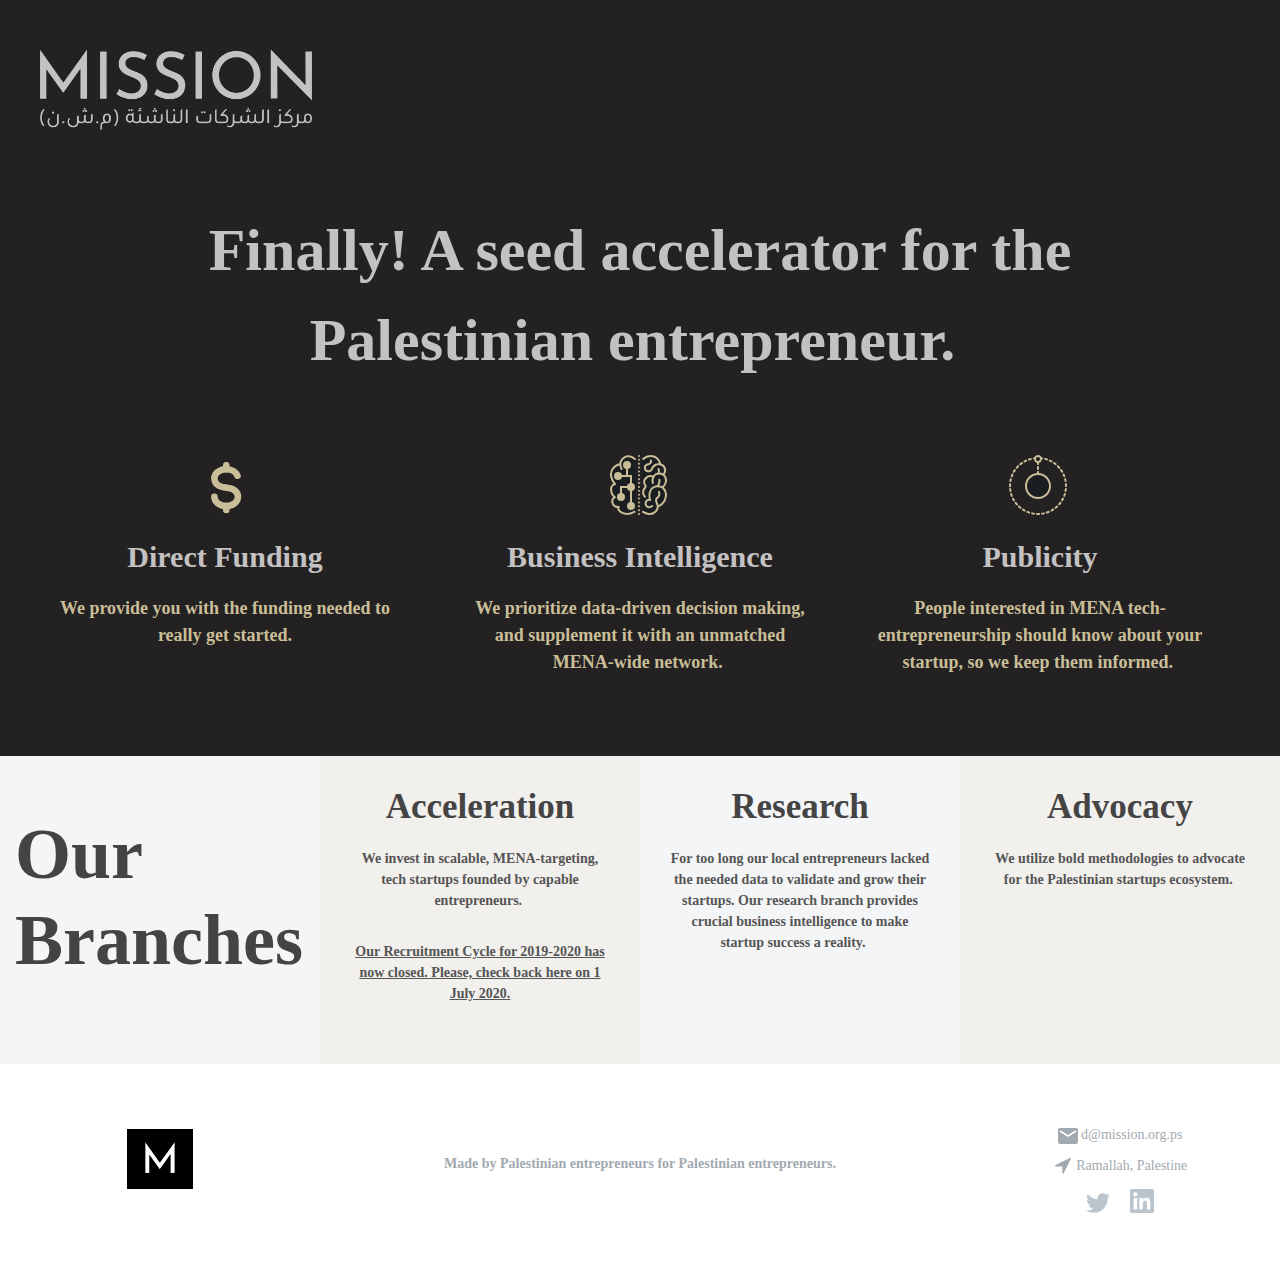
==== index.html @ 00e1c9a1 "adding index.html" ====
<!DOCTYPE html>
<html lang="en">

<head>
	<meta charset="UTF-8">
	<title>MISSION | مركز الشركات الناشئة</title>

	<link rel="icon" href="images/Icon2.png" type="image/x-icon">
	<meta name="keywords" content="" />
	<meta name="description" content="Finally! A seed-accelerator for the Palestinian entrepreneur. 
" />
	<meta name="viewport" content="width=device-width,initial-scale=1.0,viewport-fit=cover">
	<link rel="stylesheet" href="css/home.css" />
	<!--<link rel="stylesheet" href="css/fonts.css" />
	<link rel="stylesheet" href="css/bootstrap.weber.css" />
	<link rel="stylesheet" href="css/fx.css" />
	<link rel="stylesheet" href="css/custom.css" />-->

</head>

<body class="dark-page">
	<div id="wrap">
		<header id="header-text" class="pt-lg-50 text-center dark pt-10 pb-10 pb-sm-30">
			<div class="container">
				<div class="row">
					<img src="images/OffwhitleLogo2.png" alt="MISSION"  class="mb-75 dark logo" srcset="">
				</div>
				<div class="row">
					<div class="col-12" style="">
						<h2 class="mb-md-50 mb-10 dark" style=""><strong class="">Finally! A seed accelerator for the
								Palestinian entrepreneur.&nbsp;</strong><br></h2>
					</div>
				</div>
			</div>
			<div class="bg-wrap">
				<div class="bg"></div>
			</div>
		</header>
		
		<section id="benefits-3col-7" class="dark pt-10 text-center boxed pb-lg-30">
			<div class="container">
				<div class="row">
					<div class="col-md-4 padding-left-0">
						<div class="content-box mb-50" style=""><strong class="">

								<?xml version="1.0" ?><svg height="84" width="84" class="icon" style="fill:#232122;"
									data-name="Livello 1" id="Livello_1" viewBox="0 0 64 64"
									xmlns="http://www.w3.org/2000/svg">
									<defs>
										<style>
											.cls-12 {
												fill: none;
												stroke: #c9be97;
												stroke-linecap: round;
												stroke-miterlimit: 10;
												stroke-width: 5px;											
											}
										</style>
									</defs>
									<title />
									<path d="M1,34A32,32,0,1,0,33,2,32,32,0,0,0,1,34Z" />
									<g id="Dollars">
										<line class="cls-12" x1="32.97" x2="32.93" y1="17" y2="19.91" />
										<line class="cls-12" x1="32.95" x2="32.97" y1="48.04" y2="51" />
										<path class="cls-12"
											d="M23.91,41c0,3.89,4,7,9,7h0c5,0,9-3.15,9-7a6.24,6.24,0,0,0-2.31-4.7,8.17,8.17,0,0,0-4-1.79L31,33.72a9.62,9.62,0,0,1-3.25-1,6.75,6.75,0,0,1-3.87-5.78c0-3.89,4-7,9-7,4.1,0,7.56,2.13,8.66,5" />
									</g>
								</svg>
								<h3 class="mb-20" style=""><strong class="">Direct Funding</strong></h3>
								<p class="text-secondary" style="overflow: visible;">We provide you with the funding
									needed to really get started.<br></p>
							</strong></div>
					</div>
					<div class="col-md-4">
						<div class="content-box mb-50" style="">

							<?xml version="1.0" ?><svg id="Science" xmlns="http://www.w3.org/2000/svg"
								enable-background="new 0 0 64 64" height="64" viewBox="0 0 64 64" width="64"
								class="mb-20 icon svg-secondary">
								<defs>
									<style>
										.cls-1 {
											fill: #1a1e21;
										}

										.cls-2 {
											fill: #c9be97;
										}

										.cls-3 {
											fill: #c9be97;
										}
									</style>
								</defs>
								<title />
								<path class="cls-1"
									d="M55.3,33.27a6.7,6.7,0,0,0-.84-.68A10,10,0,0,0,58,25.68,7.63,7.63,0,0,0,56.47,21a6,6,0,0,0-1.92-1.63c2.5.12,2.69-3.66,2.46-5.07a6,6,0,0,0-4.68-5C51,3,46.8,1,42.76,1A11.7,11.7,0,0,0,34,5.39V55.75a15.32,15.32,0,0,0,5.89,3A8,8,0,0,0,47.22,57c2.11-2.11,2.76-3.8,2.67-5.5H50a11.81,11.81,0,0,0,7.35-7.84,12,12,0,0,0,.44-5.51A8.49,8.49,0,0,0,55.3,33.27Z" />
								<path class="cls-1"
									d="M28,5.33C25.87,3.13,21.74,0,17.2,1.87A8.32,8.32,0,0,0,12.4,9.09h0c-9.11,2.28-9.76,9.32-8.91,12.83A17.56,17.56,0,0,0,7,28.81l0,.41c-2.18,0-3.71,2.38-3.69,5A9.59,9.59,0,0,0,7,42.3c-1.6.39-2.65,2.43-2.58,3.85.12,2.31,1.3,6.06,6.27,6a3.35,3.35,0,0,0,.14,3,11.56,11.56,0,0,0,1,1.08c3.48,3.42,10.16,4,15.34.11.27-.2.55-.42.83-.66ZM10.22,45.4s.06,0,.1.06l0,0Z" />
								<path class="cls-2"
									d="M19.25,60a11.68,11.68,0,0,1-8.2-3.1A11.23,11.23,0,0,1,10,55.72a3.73,3.73,0,0,1-.6-2.65c-4.25-.46-6-3.74-6.12-6.86a5.32,5.32,0,0,1,1.85-4.09,10.79,10.79,0,0,1-3-8A6.48,6.48,0,0,1,4,29.45a4.44,4.44,0,0,1,1.38-.91,18,18,0,0,1-3.05-6.37A11.33,11.33,0,0,1,3.55,13.8a12.72,12.72,0,0,1,7.83-5.48A8.63,8.63,0,0,1,11.93,6,9.8,9.8,0,0,1,16.83.94C20.3-.47,24.13.38,27.62,3.32a1,1,0,0,1-1.29,1.53c-2-1.73-5.21-3.49-8.74-2.06a7.81,7.81,0,0,0-3.79,4A6.71,6.71,0,0,0,13.33,9a1.09,1.09,0,0,1,0,.14,10.54,10.54,0,0,0,1.09,4.47,1,1,0,0,1-1.82.84,13.52,13.52,0,0,1-1.21-4.1,10.55,10.55,0,0,0-6.13,4.43,9.28,9.28,0,0,0-1,6.85,16.53,16.53,0,0,0,3.37,6.5l.08.11.24.39a1,1,0,0,1,.16.46,1,1,0,0,1-.47.94,1,1,0,0,1-.62.14,2.25,2.25,0,0,0-1.65.66,4.52,4.52,0,0,0-1.22,3.28c0,.27-.28,4.74,3.33,7.31l.13.11h0l.1.11h0a1,1,0,0,1,.13.24h0a1,1,0,0,1,0,.13,1,1,0,0,1-.15.77L7.63,43a1,1,0,0,1-.39.26h0l-.11,0a3,3,0,0,0-1.85,2.83c.1,1.88.9,5,5.17,5h.19l.22,0,.14,0a1,1,0,0,1,.58,1.29,2.46,2.46,0,0,0,0,2,9.2,9.2,0,0,0,.87,1c2.8,2.72,8.54,3.82,13.64.48a1,1,0,0,1,1.09,1.67A14.58,14.58,0,0,1,19.25,60Z" />
								<path class="cls-2"
									d="M41.62,60a9.85,9.85,0,0,1-2.24-.25,17.08,17.08,0,0,1-4.81-2.05A1,1,0,0,1,35.63,56a15.06,15.06,0,0,0,4.23,1.8,7.34,7.34,0,0,0,6.5-1.52C49.8,52.87,49,51,47.44,47.36l0-.12c-1-3.29.39-4.54,1.49-5.55S50.71,40,50,37.24A1,1,0,1,1,52,36.76c1,3.92-.59,5.36-1.73,6.41-1,.88-1.54,1.41-.94,3.46a21.66,21.66,0,0,1,1.28,3.52,11.38,11.38,0,0,0,6.24-11.83A7.45,7.45,0,0,0,54.58,34a6.42,6.42,0,0,0-.67-.54l-.13-.09A7,7,0,0,0,52,32.54a7.69,7.69,0,0,0-3.18-.36,6.78,6.78,0,0,0-3.76,1.64,7.7,7.7,0,0,0-2.23,3.52,10.25,10.25,0,0,0-.38,4.08A11,11,0,0,0,43,44.61a1,1,0,0,1-1.17,1.27,2.49,2.49,0,0,0-2.59.65,3.12,3.12,0,0,0-.53,2.92,2.45,2.45,0,0,0,1.73,1.65,3.36,3.36,0,0,0,3-.85,1,1,0,1,1,1.35,1.48A5.33,5.33,0,0,1,40,53.05a4.42,4.42,0,0,1-3.14-2.91,5.12,5.12,0,0,1,.91-4.93,4.16,4.16,0,0,1,3-1.43,11.84,11.84,0,0,1-.24-2.26A12,12,0,0,1,41,36.75a9.67,9.67,0,0,1,2.82-4.43,8.7,8.7,0,0,1,4.77-2.12,9.79,9.79,0,0,1,4.1.44,9.18,9.18,0,0,1,1.64.71A8.77,8.77,0,0,0,57,25.64a6.48,6.48,0,0,0-1.33-4.06,5,5,0,0,0-1.54-1.33l-.17-.09a5.68,5.68,0,0,0-2.13-.55,7.49,7.49,0,0,0-1.14,0c-3,.31-3.84,1.76-4.33,2.62a1.11,1.11,0,0,1-.65.52,1,1,0,0,1-.8-.08,5,5,0,0,0-3.8-.32,6.62,6.62,0,0,0-1.77.81,5.07,5.07,0,0,0-1.79,2,4.09,4.09,0,0,0-.23,3A5.27,5.27,0,0,0,38,29.58a2.8,2.8,0,0,1,.52,2.21A5.06,5.06,0,0,1,37.43,34c-1.18,1.75-2.41,3.55.22,7a1,1,0,1,1-1.6,1.2c-3.49-4.63-1.48-7.6-.28-9.37a4.16,4.16,0,0,0,.72-1.32,1,1,0,0,1,.05-.28s0-.18-.26-.64a7.28,7.28,0,0,1-.89-2,6.11,6.11,0,0,1,.35-4.39,7.06,7.06,0,0,1,2.48-2.79,8.62,8.62,0,0,1,2.32-1.07,7.25,7.25,0,0,1,4.5.12,7,7,0,0,1,5.45-2.93,9.57,9.57,0,0,1,1.47,0,7.72,7.72,0,0,1,2.78.71.91.91,0,0,0,.64-.32A5.22,5.22,0,0,0,51,10.13a6.1,6.1,0,0,0-2.88.55,6.68,6.68,0,0,0-3.28,3.56A4.86,4.86,0,0,1,40,17.34,4.5,4.5,0,0,1,36,13.69a4.62,4.62,0,0,1,.67-3.61,4.77,4.77,0,0,1,3.55-1.9,2.2,2.2,0,0,0,1.47-.79,2.06,2.06,0,0,0,.21-1.67,1,1,0,0,1,2-.42,4,4,0,0,1-.54,3.26,4.21,4.21,0,0,1-2.87,1.61,2.88,2.88,0,0,0-2.15,1.07,2.65,2.65,0,0,0-.36,2,2.53,2.53,0,0,0,2.17,2.12A2.86,2.86,0,0,0,43,13.42a8.7,8.7,0,0,1,4.27-4.55,8.13,8.13,0,0,1,3.64-.74A8.31,8.31,0,0,0,42.52,2a10.32,10.32,0,0,0-6.77,2.67,1,1,0,1,1-1.31-1.51A12.26,12.26,0,0,1,42.51,0c5.37,0,9.19,3.09,10.57,8.51A7,7,0,0,1,58,14.09c.16.94.26,3.7-1.12,5.25a3.13,3.13,0,0,1-.28.28,7.13,7.13,0,0,1,.66.74A8.43,8.43,0,0,1,59,25.7a10.6,10.6,0,0,1-3.06,6.83h0A9.43,9.43,0,0,1,58.79,38a13.34,13.34,0,0,1-8,14.26c-.11,1.67-.93,3.42-3,5.47A8.75,8.75,0,0,1,41.62,60Z" />
								<path class="cls-2"
									d="M44.82,29a1,1,0,0,1-1-.78,9.93,9.93,0,0,1,.73-6.88,1,1,0,0,1,1.72,1,8,8,0,0,0-.5,5.43A1,1,0,0,1,45,29Z" />
								<path class="cls-2"
									d="M49.65,32.16A1,1,0,0,1,49,30.43c.62-.58,1.85-3.69,1.38-5.32a1,1,0,1,1,1.92-.55c.67,2.32-.74,6.21-1.93,7.33A1,1,0,0,1,49.65,32.16Z" />
								<path class="cls-2"
									d="M50.49,19.52A1,1,0,0,1,49.65,18a5.33,5.33,0,0,0,.07-3.55,1,1,0,0,1,1.74-1,6.91,6.91,0,0,1-.14,5.64A1,1,0,0,1,50.49,19.52Z" />
								<path class="cls-2" d="M19,22a1,1,0,0,1-1-1V13a1,1,0,0,1,2,0v8A1,1,0,0,1,19,22Z" />
								<path class="cls-2" d="M23,30a1,1,0,0,1-1-1V21a1,1,0,0,1,2,0v8A1,1,0,0,1,23,30Z" />
								<path class="cls-2" d="M23,49a1,1,0,0,1-1-1V35a1,1,0,0,1,2,0V48A1,1,0,0,1,23,49Z" />
								<path class="cls-2" d="M13,40a1,1,0,0,1-1-1V32a1,1,0,0,1,2,0v7A1,1,0,0,1,13,40Z" />
								<path class="cls-2" d="M20,33H13a1,1,0,0,1,0-2h7a1,1,0,0,1,0,2Z" />
								<path class="cls-2" d="M23,22H13a1,1,0,0,1,0-2H23a1,1,0,0,1,0,2Z" />
								<circle class="cls-3" cx="19" cy="10" r="3" />
								<path class="cls-2"
									d="M19,14a4,4,0,1,1,4-4A4,4,0,0,1,19,14Zm0-6a2,2,0,1,0,2,2A2,2,0,0,0,19,8Z" />
								<circle class="cls-3" cx="23" cy="32" r="3" />
								<path class="cls-2"
									d="M23,36a4,4,0,1,1,4-4A4,4,0,0,1,23,36Zm0-6a2,2,0,1,0,2,2A2,2,0,0,0,23,30Z" />
								<circle class="cls-3" cx="23" cy="51" r="3" />
								<path class="cls-2"
									d="M23,55a4,4,0,1,1,4-4A4,4,0,0,1,23,55Zm0-6a2,2,0,1,0,2,2A2,2,0,0,0,23,49Z" />
								<circle class="cls-3" cx="13" cy="42" r="3" />
								<path class="cls-2"
									d="M13,46a4,4,0,1,1,4-4A4,4,0,0,1,13,46Zm0-6a2,2,0,1,0,2,2A2,2,0,0,0,13,40Z" />
								<circle class="cls-3" cx="10" cy="21" r="3" />
								<path class="cls-2"
									d="M10,25a4,4,0,1,1,4-4A4,4,0,0,1,10,25Zm0-6a2,2,0,1,0,2,2A2,2,0,0,0,10,19Z" />
								<path class="cls-2"
									d="M31,2A1,1,0,0,1,30.08.62a1,1,0,0,1,.21-.33,1,1,0,0,1,.33-.21,1,1,0,0,1,1.09.21,1.15,1.15,0,0,1,.21.33,1,1,0,0,1-.21,1.09,1.16,1.16,0,0,1-.33.21A1,1,0,0,1,31,2Z" />
								<path class="cls-2"
									d="M30,55.13a1,1,0,0,1,1-1h0a1,1,0,0,1,1,1h0a1,1,0,0,1-1,1h0A1,1,0,0,1,30,55.13Zm0-3.86a1,1,0,0,1,1-1h0a1,1,0,0,1,1,1h0a1,1,0,0,1-1,1h0A1,1,0,0,1,30,51.27Zm0-3.87a1,1,0,0,1,1-1h0a1,1,0,0,1,1,1h0a1,1,0,0,1-1,1h0A1,1,0,0,1,30,47.4Zm0-3.87a1,1,0,0,1,1-1h0a1,1,0,0,1,1,1h0a1,1,0,0,1-1,1h0A1,1,0,0,1,30,43.53Zm0-3.86a1,1,0,0,1,1-1h0a1,1,0,0,1,1,1h0a1,1,0,0,1-1,1h0A1,1,0,0,1,30,39.67Zm0-3.87a1,1,0,0,1,1-1h0a1,1,0,0,1,1,1h0a1,1,0,0,1-1,1h0A1,1,0,0,1,30,35.8Zm0-3.87a1,1,0,0,1,1-1h0a1,1,0,0,1,1,1h0a1,1,0,0,1-1,1h0A1,1,0,0,1,30,31.93Zm0-3.87a1,1,0,0,1,1-1h0a1,1,0,0,1,1,1h0a1,1,0,0,1-1,1h0A1,1,0,0,1,30,28.06Zm0-3.86a1,1,0,0,1,1-1h0a1,1,0,0,1,1,1h0a1,1,0,0,1-1,1h0A1,1,0,0,1,30,24.2Zm0-3.87a1,1,0,0,1,1-1h0a1,1,0,0,1,1,1h0a1,1,0,0,1-1,1h0A1,1,0,0,1,30,20.33Zm0-3.86a1,1,0,0,1,1-1h0a1,1,0,0,1,1,1h0a1,1,0,0,1-1,1h0A1,1,0,0,1,30,16.47Zm0-3.87a1,1,0,0,1,1-1h0a1,1,0,0,1,1,1h0a1,1,0,0,1-1,1h0A1,1,0,0,1,30,12.6Zm0-3.87a1,1,0,0,1,1-1h0a1,1,0,0,1,1,1h0a1,1,0,0,1-1,1h0A1,1,0,0,1,30,8.73Zm0-3.86a1,1,0,0,1,1-1h0a1,1,0,0,1,1,1h0a1,1,0,0,1-1,1h0A1,1,0,0,1,30,4.87Z" />
								<path class="cls-2"
									d="M31,60a.84.84,0,0,1-.38-.08,1,1,0,0,1-.33-.21A1,1,0,0,1,30,59a1,1,0,0,1,.08-.38.9.9,0,0,1,.54-.54,1,1,0,0,1,1.09.21,1.15,1.15,0,0,1,.21.33A1,1,0,0,1,31,60Z" />
							</svg>
							<h3 style="" class="mb-20"><strong class="">Business Intelligence</strong></h3>
							<p class="text-secondary" style=""><strong class="">We prioritize data-driven decision
									making, and supplement it with an unmatched MENA-wide network.&nbsp;<br></strong>
							</p>
						</div>
					</div>
					<div class="col-md-4">
						<div class="content-box mb-50" style="">
							<?xml version="1.0" ?>
							<!DOCTYPE svg
								PUBLIC '-//W3C//DTD SVG 1.1//EN' 'http://www.w3.org/Graphics/SVG/1.1/DTD/svg11.dtd'><svg
								class="mb-20 icon svg-secondary" height="64px" id="Layer_1"
								style="enable-background:new 0 0 64 64;" version="1.1" viewBox="0 0 64 64" width="64px"
								xml:space="preserve" xmlns="http://www.w3.org/2000/svg"
								xmlns:xlink="http://www.w3.org/1999/xlink">
								<style type="text/css">
									.st0 {
										fill: #c9be97;
									}

									.st1 {
										fill: #A6ACB2;
									}

									.st2 {
										fill: #1a1e21;
									}

									.st3 {
										fill-rule: evenodd;
										clip-rule: evenodd;
										fill: #C2E4F8;
									}

									.st4 {
										fill-rule: evenodd;
										clip-rule: evenodd;
										fill: #1a1e21;
									}

									.st5 {
										fill: #FFFFFF;
									}

									.st6 {
										fill: #DAE3E6;
									}

									.st7 {
										fill: #FFCC00;
									}

									.st8 {
										fill: #DAE3E6;
										stroke: #0A94E3;
										stroke-width: 2;
										stroke-linecap: round;
										stroke-linejoin: round;
										stroke-miterlimit: 10;
									}

									.st9 {
										fill: none;
										stroke: #0A94E3;
										stroke-width: 2;
										stroke-linecap: round;
										stroke-linejoin: round;
										stroke-miterlimit: 10;
									}

									.st10 {
										fill: #F1C40E;
									}
								</style>
								<path class="st0"
									d="M34.1015625,4.2919922c-0.0478516,0-0.0966797-0.003418-0.1455078-0.0102539  c-0.3164062-0.0463867-0.6347656-0.0874023-0.9550781-0.1225586c-0.5488281-0.0610352-0.9443359-0.5551758-0.8837891-1.1040039  c0.0605469-0.5483398,0.5419922-0.9375,1.1044922-0.8842773c0.3417969,0.0380859,0.6835938,0.0820312,1.0234375,0.1313477  c0.5458984,0.0800781,0.9248047,0.5874023,0.8447266,1.1342773C35.0175781,3.934082,34.5898438,4.2919922,34.1015625,4.2919922z" />
								<path class="st0"
									d="M30.0009766,59.9941406c-0.328125,0-0.6542969-0.0053711-0.9794922-0.0161133  c-0.5527344-0.0180664-0.9853516-0.4799805-0.9667969-1.0322266c0.0175781-0.5522461,0.5244141-0.9726562,1.03125-0.9667969  C29.7265625,58,30.3740234,57.9985352,31.0126953,57.9750977c0.5087891-0.0214844,1.015625,0.4106445,1.0351562,0.9628906  c0.0205078,0.5522461-0.4101562,1.015625-0.9628906,1.0361328C30.7255859,59.9873047,30.3642578,59.9936523,30.0009766,59.9941406z   M26.0742188,59.7211914c-0.0458984,0-0.0927734-0.0029297-0.1396484-0.0097656  c-0.6777344-0.0947266-1.3623047-0.2158203-2.0341797-0.359375c-0.5400391-0.1157227-0.8847656-0.6469727-0.7685547-1.1870117  c0.1142578-0.5405273,0.6474609-0.8857422,1.1865234-0.769043c0.6259766,0.1337891,1.2626953,0.246582,1.8935547,0.3349609  c0.546875,0.0766602,0.9287109,0.5820312,0.8515625,1.1289062C26.9931641,59.3598633,26.5654297,59.7211914,26.0742188,59.7211914z   M34.0263672,59.706543c-0.4892578,0-0.9169922-0.359375-0.9892578-0.8574219  c-0.078125-0.546875,0.3007812-1.0537109,0.8476562-1.1323242c0.6289062-0.090332,1.265625-0.2055664,1.8925781-0.3417969  c0.5429688-0.1181641,1.0722656,0.2246094,1.1904297,0.7646484c0.1171875,0.5395508-0.2255859,1.0722656-0.7646484,1.1894531  c-0.6738281,0.1464844-1.3574219,0.2700195-2.0332031,0.3671875C34.1210938,59.703125,34.0732422,59.706543,34.0263672,59.706543z   M21.2216797,58.590332c-0.1035156,0-0.2089844-0.0166016-0.3134766-0.0507812  c-0.65625-0.2163086-1.3085938-0.4584961-1.9404297-0.7192383c-0.5107422-0.2104492-0.7539062-0.7949219-0.5439453-1.3056641  c0.2109375-0.5107422,0.7998047-0.7543945,1.3056641-0.5429688c0.5878906,0.2421875,1.1953125,0.4672852,1.8056641,0.668457  c0.5244141,0.1733398,0.8095703,0.7387695,0.6357422,1.2631836C22.0322266,58.3237305,21.6416016,58.590332,21.2216797,58.590332z   M38.8740234,58.5585938c-0.4189453,0-0.8085938-0.2651367-0.9482422-0.6835938  c-0.1748047-0.5239258,0.1074219-1.090332,0.6318359-1.2651367c0.6044922-0.2026367,1.2099609-0.4291992,1.7988281-0.6733398  c0.5126953-0.2114258,1.0957031,0.0297852,1.3076172,0.5395508c0.2119141,0.5102539-0.0302734,1.0952148-0.5400391,1.3071289  c-0.6328125,0.2626953-1.2832031,0.5058594-1.9335938,0.7231445C39.0859375,58.5415039,38.9785156,58.5585938,38.8740234,58.5585938  z M16.6455078,56.6103516c-0.1611328,0-0.3251953-0.0390625-0.4765625-0.1210938  c-0.6025391-0.3276367-1.2021484-0.6816406-1.7802734-1.0522461c-0.4658203-0.2978516-0.6005859-0.9165039-0.3027344-1.3818359  c0.296875-0.465332,0.9150391-0.6010742,1.3808594-0.3027344c0.5390625,0.3452148,1.0957031,0.6743164,1.6572266,0.9790039  c0.4853516,0.2636719,0.6650391,0.8710938,0.4013672,1.3564453C17.34375,56.4213867,17,56.6103516,16.6455078,56.6103516z   M43.4365234,56.5654297c-0.3535156,0-0.6962891-0.1875-0.8779297-0.5195312  c-0.265625-0.484375-0.0878906-1.0922852,0.3964844-1.3574219c0.5585938-0.3056641,1.1142578-0.6367188,1.6523438-0.9833984  c0.4648438-0.3007812,1.0820312-0.1660156,1.3828125,0.2988281c0.2988281,0.4638672,0.1650391,1.0830078-0.2988281,1.3818359  c-0.578125,0.3730469-1.1757812,0.7285156-1.7753906,1.0566406C43.7636719,56.5258789,43.5986328,56.5654297,43.4365234,56.5654297z   M12.4951172,53.8496094c-0.21875,0-0.4404297-0.0717773-0.625-0.2197266  c-0.5351562-0.4291992-1.0615234-0.8833008-1.5644531-1.3496094c-0.4052734-0.3754883-0.4287109-1.0083008-0.0537109-1.4130859  c0.3759766-0.4067383,1.0078125-0.4291992,1.4130859-0.0537109c0.4677734,0.4335938,0.9580078,0.8564453,1.4570312,1.2558594  c0.4306641,0.3457031,0.5,0.9750977,0.1542969,1.4057617C13.0791016,53.7216797,12.7880859,53.8496094,12.4951172,53.8496094z   M47.5751953,53.793457c-0.2919922,0-0.5810547-0.1269531-0.7792969-0.371582  c-0.3466797-0.4296875-0.2792969-1.0595703,0.1503906-1.40625c0.4990234-0.4033203,0.9882812-0.8276367,1.453125-1.2607422  c0.4023438-0.3769531,1.0380859-0.3549805,1.4130859,0.0498047c0.3769531,0.4038086,0.3544922,1.0366211-0.0498047,1.4130859  c-0.5,0.4658203-1.0244141,0.9208984-1.5605469,1.3535156C48.0175781,53.7207031,47.7958984,53.793457,47.5751953,53.793457z   M8.9003906,50.4013672c-0.2783203,0-0.5556641-0.1157227-0.7529297-0.3417969  c-0.4550781-0.5205078-0.8935547-1.0605469-1.3037109-1.6040039c-0.3320312-0.4414062-0.2441406-1.0683594,0.1972656-1.4008789  s1.0673828-0.2431641,1.4003906,0.1967773c0.3808594,0.5053711,0.7880859,1.0073242,1.2119141,1.4916992  c0.3632812,0.4160156,0.3212891,1.0478516-0.0947266,1.4111328C9.3691406,50.3198242,9.1347656,50.4013672,8.9003906,50.4013672z   M51.1582031,50.3334961c-0.2333984,0-0.4667969-0.0805664-0.65625-0.2451172  c-0.4169922-0.3623047-0.4609375-0.9936523-0.0986328-1.4106445c0.4169922-0.4799805,0.8232422-0.9838867,1.2089844-1.4975586  c0.3310547-0.4414062,0.9589844-0.53125,1.3994141-0.2001953c0.4423828,0.331543,0.5322266,0.9584961,0.2001953,1.4003906  c-0.4130859,0.5512695-0.8505859,1.0927734-1.2988281,1.6088867C51.7158203,50.2167969,51.4375,50.3334961,51.1582031,50.3334961z   M5.9697266,46.3730469c-0.3398438,0-0.6708984-0.1733398-0.8583984-0.4858398  c-0.3505859-0.5844727-0.6865234-1.1923828-0.9980469-1.8066406c-0.25-0.4921875-0.0537109-1.0942383,0.4384766-1.3442383  c0.4931641-0.2504883,1.09375-0.0537109,1.3447266,0.4389648C6.1875,43.7480469,6.5,44.3144531,6.8261719,44.8588867  c0.2841797,0.4741211,0.1298828,1.0878906-0.34375,1.3720703C6.3212891,46.3271484,6.1445312,46.3730469,5.9697266,46.3730469z   M54.0761719,46.2944336c-0.1738281,0-0.3496094-0.0449219-0.5097656-0.1401367  c-0.4746094-0.2817383-0.6308594-0.8955078-0.3496094-1.3701172c0.3291016-0.5537109,0.640625-1.1220703,0.9257812-1.6899414  c0.2480469-0.4926758,0.8466797-0.6928711,1.3427734-0.4443359c0.4931641,0.2480469,0.6923828,0.8496094,0.4443359,1.3427734  c-0.3066406,0.6088867-0.640625,1.21875-0.9921875,1.8120117C54.75,46.1196289,54.4179688,46.2944336,54.0761719,46.2944336z   M3.7998047,41.890625c-0.4033203,0-0.7841797-0.246582-0.9355469-0.6469727  c-0.2421875-0.6425781-0.4648438-1.3012695-0.6601562-1.9584961c-0.1582031-0.5292969,0.1435547-1.0859375,0.6728516-1.2436523  c0.5322266-0.1577148,1.0859375,0.1450195,1.2431641,0.6733398c0.1826172,0.6108398,0.3896484,1.2241211,0.6152344,1.8217773  c0.1953125,0.5166016-0.0654297,1.09375-0.5820312,1.2890625C4.0371094,41.8696289,3.9169922,41.890625,3.7998047,41.890625z   M56.234375,41.8012695c-0.1162109,0-0.234375-0.0205078-0.3496094-0.0634766  c-0.5175781-0.1928711-0.7802734-0.769043-0.5869141-1.2866211c0.2246094-0.6030273,0.4296875-1.2172852,0.6083984-1.824707  c0.1552734-0.5288086,0.7119141-0.8330078,1.2412109-0.6772461c0.5302734,0.15625,0.8330078,0.7119141,0.6767578,1.2416992  c-0.1914062,0.652832-0.4111328,1.3120117-0.6533203,1.9594727C57.0214844,41.5527344,56.6396484,41.8012695,56.234375,41.8012695z   M2.4609375,37.0913086c-0.4736328,0-0.8945312-0.3374023-0.9824219-0.8198242  c-0.1230469-0.6694336-0.2236328-1.3564453-0.3007812-2.0424805c-0.0605469-0.5488281,0.3339844-1.043457,0.8828125-1.1044922  c0.5566406-0.0605469,1.0439453,0.3339844,1.1054688,0.8828125c0.0712891,0.6396484,0.1650391,1.2802734,0.2792969,1.9038086  c0.0996094,0.543457-0.2597656,1.0644531-0.8027344,1.1635742C2.5810547,37.0859375,2.5205078,37.0913086,2.4609375,37.0913086z   M57.5546875,36.9970703c-0.0595703,0-0.1191406-0.0048828-0.1796875-0.0161133  c-0.5429688-0.0986328-0.9042969-0.6191406-0.8056641-1.1625977c0.1132812-0.6235352,0.2060547-1.2631836,0.2744141-1.9018555  c0.0585938-0.5493164,0.5458984-0.953125,1.1005859-0.8876953c0.5488281,0.0585938,0.9462891,0.5512695,0.8876953,1.1005859  c-0.0732422,0.6870117-0.1728516,1.3754883-0.2939453,2.0463867C58.4501953,36.6586914,58.0292969,36.9970703,57.5546875,36.9970703  z M2.0009766,32.1313477c-0.5527344,0-1-0.4477539-1-1L1,31.015625c0-0.6674805,0.0214844-1.3081055,0.0625-1.9433594  c0.0361328-0.5512695,0.4990234-0.965332,1.0634766-0.9331055c0.5507812,0.0361328,0.96875,0.512207,0.9326172,1.0629883  C3.0195312,29.7944336,3,30.3920898,3,30.9941406l0.0009766,0.137207  C3.0009766,31.6835938,2.5537109,32.1313477,2.0009766,32.1313477z M58,32.0151367c-0.5527344,0-1-0.4267578-1-0.9790039  c0-0.6748047-0.0214844-1.3032227-0.0644531-1.9257812c-0.0371094-0.5507812,0.3789062-1.027832,0.9296875-1.0654297  c0.5732422-0.03125,1.0292969,0.3793945,1.0664062,0.9296875C58.9765625,29.6435547,59,30.3232422,59,30.9941406  C59,31.5463867,58.5527344,32.0151367,58,32.0151367z M2.4150391,27.1669922c-0.0566406,0-0.1142578-0.0048828-0.171875-0.0146484  c-0.5439453-0.0942383-0.9091797-0.6123047-0.8144531-1.15625c0.1171875-0.6762695,0.2607422-1.3569336,0.4267578-2.0229492  C1.9902344,23.4375,2.53125,23.1083984,3.0683594,23.2451172c0.5361328,0.1337891,0.8613281,0.6762695,0.7285156,1.2124023  c-0.1552734,0.6191406-0.2880859,1.2519531-0.3974609,1.8803711C3.3154297,26.8242188,2.8925781,27.1669922,2.4150391,27.1669922z   M57.5673828,27.0722656c-0.4765625,0-0.8984375-0.3408203-0.9833984-0.8261719  c-0.1113281-0.6279297-0.2470703-1.2602539-0.4033203-1.8789062c-0.1347656-0.5356445,0.1894531-1.0795898,0.7246094-1.2148438  c0.5361328-0.1318359,1.0800781,0.1894531,1.2148438,0.7246094c0.1679688,0.6655273,0.3134766,1.3457031,0.4326172,2.0214844  c0.0966797,0.5439453-0.2666016,1.0625-0.8105469,1.1586914C57.6835938,27.0673828,57.625,27.0722656,57.5673828,27.0722656z   M3.7050781,22.3535156c-0.1142578,0-0.2304688-0.0200195-0.34375-0.0615234  c-0.5185547-0.1899414-0.7851562-0.7641602-0.5957031-1.2827148C3,20.3696289,3.2626953,19.7250977,3.546875,19.0942383  c0.2265625-0.5024414,0.8193359-0.7270508,1.3222656-0.5009766c0.5039062,0.2265625,0.7285156,0.8188477,0.5019531,1.3222656  c-0.2646484,0.5874023-0.5087891,1.1865234-0.7265625,1.78125C4.4960938,22.1020508,4.1123047,22.3535156,3.7050781,22.3535156z   M56.2626953,22.2651367c-0.40625,0-0.7880859-0.25-0.9375-0.6533203c-0.2197266-0.5932617-0.4658203-1.1914062-0.7324219-1.7768555  c-0.2285156-0.5029297-0.0068359-1.0957031,0.4960938-1.3242188c0.5078125-0.2299805,1.0966797-0.0053711,1.3242188,0.4960938  c0.2861328,0.6298828,0.5517578,1.2724609,0.7871094,1.9106445c0.1923828,0.5180664-0.0722656,1.0932617-0.5908203,1.2851562  C56.4951172,22.2446289,56.3779297,22.2651367,56.2626953,22.2651367z M5.8310547,17.8457031  c-0.171875,0-0.3457031-0.0439453-0.5048828-0.137207c-0.4765625-0.2792969-0.6357422-0.8920898-0.3564453-1.3686523  c0.3427734-0.5854492,0.7158203-1.1723633,1.1074219-1.7441406c0.3125-0.4555664,0.9345703-0.5727539,1.390625-0.2592773  c0.4560547,0.3125,0.5712891,0.9345703,0.2597656,1.3901367c-0.3662109,0.5332031-0.7128906,1.0795898-1.0332031,1.625  C6.5087891,17.6689453,6.1748047,17.8457031,5.8310547,17.8457031z M54.1220703,17.7685547  c-0.3417969,0-0.6748047-0.175293-0.8623047-0.4912109c-0.3271484-0.5532227-0.6757812-1.0986328-1.0361328-1.6201172  c-0.3144531-0.4541016-0.2011719-1.0771484,0.2529297-1.3911133c0.4541016-0.3149414,1.0771484-0.2016602,1.3916016,0.253418  c0.3876953,0.5605469,0.7626953,1.1459961,1.1132812,1.7402344c0.28125,0.4750977,0.1240234,1.0883789-0.3515625,1.3696289  C54.4707031,17.7236328,54.2949219,17.7685547,54.1220703,17.7685547z M8.7255859,13.7885742  c-0.2304688,0-0.4619141-0.0791016-0.6503906-0.2402344c-0.4199219-0.359375-0.46875-0.9907227-0.109375-1.4101562  c0.4482422-0.5234375,0.9189453-1.0351562,1.3994141-1.5209961c0.3876953-0.3925781,1.0205078-0.3964844,1.4140625-0.0078125  c0.3925781,0.3881836,0.3964844,1.0214844,0.0078125,1.4140625c-0.4462891,0.4516602-0.8847656,0.9282227-1.3017578,1.4155273  C9.2871094,13.6699219,9.0068359,13.7885742,8.7255859,13.7885742z M51.2167969,13.722168  c-0.2802734,0-0.5595703-0.1176758-0.7578125-0.347168c-0.4160156-0.4829102-0.8554688-0.9580078-1.3066406-1.4121094  c-0.3896484-0.3920898-0.3876953-1.0249023,0.0039062-1.4145508c0.3916016-0.3901367,1.0244141-0.3867188,1.4140625,0.0043945  c0.4853516,0.487793,0.9570312,0.9980469,1.4042969,1.5166016c0.3603516,0.418457,0.3134766,1.0498047-0.1054688,1.4106445  C51.6806641,13.6425781,51.4482422,13.722168,51.2167969,13.722168z M12.2910156,10.3056641  c-0.2900391,0-0.578125-0.1254883-0.7753906-0.3671875c-0.3496094-0.4277344-0.2861328-1.0581055,0.1416016-1.4072266  c0.5371094-0.4384766,1.0908203-0.859375,1.6455078-1.25c0.453125-0.3183594,1.0761719-0.2104492,1.3935547,0.2416992  c0.3183594,0.4511719,0.2099609,1.0751953-0.2412109,1.3930664c-0.5166016,0.3637695-1.0322266,0.7553711-1.5322266,1.1640625  C12.7373047,10.2319336,12.5126953,10.3056641,12.2910156,10.3056641z M47.6425781,10.25  c-0.2207031,0-0.4443359-0.0732422-0.6289062-0.2236328c-0.4990234-0.4047852-1.015625-0.7949219-1.5361328-1.159668  c-0.453125-0.3164062-0.5625-0.9399414-0.2460938-1.3925781c0.3164062-0.4521484,0.9423828-0.5620117,1.3925781-0.2456055  c0.5595703,0.3916016,1.1142578,0.8105469,1.6494141,1.2451172c0.4287109,0.3481445,0.4941406,0.9775391,0.1464844,1.4067383  C48.2226562,10.1235352,47.9335938,10.25,47.6425781,10.25z M16.4111328,7.5068359  c-0.3515625,0-0.6923828-0.1855469-0.875-0.5141602c-0.2685547-0.4829102-0.0947266-1.0917969,0.3886719-1.3598633  c0.5957031-0.331543,1.2148438-0.6469727,1.8388672-0.9384766c0.5-0.2348633,1.0957031-0.0170898,1.3291016,0.4833984  s0.0175781,1.0952148-0.4833984,1.3291016c-0.5820312,0.2714844-1.1582031,0.5654297-1.7138672,0.8740234  C16.7421875,7.4663086,16.5751953,7.5068359,16.4111328,7.5068359z M43.5107422,7.4633789  c-0.1630859,0-0.3291016-0.0400391-0.4824219-0.1245117c-0.5595703-0.309082-1.1367188-0.6015625-1.7167969-0.8691406  c-0.5009766-0.2314453-0.7197266-0.8256836-0.4882812-1.3271484c0.2314453-0.5,0.8212891-0.7211914,1.328125-0.4882812  c0.6220703,0.2875977,1.2421875,0.6015625,1.84375,0.9335938c0.4833984,0.2670898,0.6591797,0.8754883,0.3916016,1.3588867  C44.2050781,7.2768555,43.8632812,7.4633789,43.5107422,7.4633789z M20.9599609,5.4858398  c-0.4160156,0-0.8046875-0.2617188-0.9462891-0.6777344c-0.1787109-0.5224609,0.1005859-1.0908203,0.6230469-1.269043  c0.6552734-0.2236328,1.3212891-0.4243164,1.9804688-0.5961914c0.5332031-0.1396484,1.0800781,0.1796875,1.2207031,0.7143555  c0.1396484,0.534668-0.1806641,1.0805664-0.7148438,1.2202148c-0.6123047,0.1601562-1.2314453,0.3466797-1.8398438,0.5541992  C21.1757812,5.4682617,21.0673828,5.4858398,20.9599609,5.4858398z M38.9492188,5.4550781  c-0.1054688,0-0.2138672-0.0170898-0.3193359-0.0532227c-0.6044922-0.2036133-1.2246094-0.3881836-1.84375-0.5483398  c-0.5351562-0.1386719-0.8564453-0.684082-0.7177734-1.21875c0.1376953-0.5351562,0.6835938-0.8564453,1.2177734-0.7177734  c0.6660156,0.1723633,1.3330078,0.3706055,1.9824219,0.590332c0.5234375,0.1762695,0.8046875,0.7436523,0.6279297,1.2670898  C39.7558594,5.1914062,39.3662109,5.4550781,38.9492188,5.4550781z" />
								<path class="st0"
									d="M25.8984375,4.2919922c-0.4882812,0-0.9160156-0.3579102-0.9882812-0.8554688  c-0.0800781-0.546875,0.2988281-1.0541992,0.8447266-1.1342773c0.3398438-0.0493164,0.6816406-0.0932617,1.0234375-0.1313477  c0.5683594-0.0551758,1.0439453,0.3359375,1.1044922,0.8842773c0.0605469,0.5488281-0.3349609,1.0429688-0.8837891,1.1040039  c-0.3203125,0.0351562-0.6386719,0.0761719-0.9550781,0.1225586C25.9951172,4.2885742,25.9462891,4.2919922,25.8984375,4.2919922z" />
								<circle class="st4" cx="30" cy="31.0000496" r="12" />
								<path class="st0"
									d="M30,44c-7.1679688,0-13-5.831543-13-13s5.8320312-13,13-13s13,5.831543,13,13S37.1679688,44,30,44z M30,20  c-6.0654297,0-11,4.9345703-11,11s4.9345703,11,11,11s11-4.9345703,11-11S36.0654297,20,30,20z" />
								<path class="st0"
									d="M30,20c-0.5527344,0-1-0.4477539-1-1v-2c0-0.5522461,0.4472656-1,1-1s1,0.4477539,1,1v2  C31,19.5522461,30.5527344,20,30,20z M30,15c-0.5527344,0-1-0.4477539-1-1v-2c0-0.5522461,0.4472656-1,1-1s1,0.4477539,1,1v2  C31,14.5522461,30.5527344,15,30,15z M30,10c-0.5527344,0-1-0.4477539-1-1V7c0-0.5522461,0.4472656-1,1-1s1,0.4477539,1,1v2  C31,9.5522461,30.5527344,10,30,10z" />
								<circle class="st2" cx="30" cy="4.0000501" r="3" />
								<path class="st0"
									d="M30,8c-2.2060547,0-4-1.7944336-4-4s1.7939453-4,4-4s4,1.7944336,4,4S32.2060547,8,30,8z M30,2  c-1.1025391,0-2,0.8969727-2,2s0.8974609,2,2,2s2-0.8969727,2-2S31.1025391,2,30,2z" />
							</svg>
							<h3 style="" class="mb-20"><strong class="">Publicity</strong></h3>
							<p class="text-secondary" style=""><strong>People interested in MENA tech-entrepreneurship
									should know about your startup, so we keep them informed.&nbsp;</strong><br></p>
						</div>
					</div>
				</div>
			</div>
			<div class="bg-wrap">
				<div class="bg"></div>
			</div>
		</section>
		<section id="benefits-3col-2" class="light text-center">
			<div class="container-fluid">
				<div class="row no-gutters">
					<div class="col-md-3 d-flex flex-column flex-equal-items">
						<div class="content-box d-xl-flex branches" style="background-color:#F2F0ED;">

							<div class="text-left padding" style="">
								<h2 id="branches-txt" class="" style=""><strong class="">Our Branches</strong></h2>
								<svg xmlns="http://www.w3.org/2000/svg" height="20" viewBox="0 0 40 20" width="40" class="mb-10 svg-primary branches-sp" src="images/gallery/decor/line-h-1.svg" alt="sep"><path d="m0 8h40v4h-40z" fill-rule="evenodd" class=""></path></svg>
							</div>
						</div>
					</div>
					<div class="col-md-3 d-flex flex-column flex-equal-items">
						<div class="content-box d-xl-flex padding-x2" style="background-color:#F2F0ED;">
							<div class="" style="">
								<h3 class="mb-20"><strong class=""><strong class="">Acceleration</strong></strong></h3>
								<p class="mb-30" style=""><strong class="">We invest in scalable, MENA-targeting, tech
										startups founded by capable entrepreneurs.&nbsp;</strong><br></p>

								<p class="mb-30" style="text-decoration: underline;"><strong class="">Our Recruitment
										Cycle for 2019-2020 has now closed. Please, check back here on 1 July
										2020.</strong><br></p>
							</div>
						</div>
					</div>
					<div class="col-md-3 d-flex flex-column flex-equal-items">
						<div class="content-box d-xl-flex padding-x2" style="background-color:#F4F5F6;">
							<div class="" style=""><strong class="">
									<h3 style="" class="mb-20"><strong class="">Research</strong></h3>
									<p class="mb-30" style="overflow: visible;">For too long our local entrepreneurs
										lacked the needed data to validate and grow their startups. Our research branch
										provides crucial business intelligence to make startup success a reality.&nbsp;
										&nbsp;&nbsp;<br></p>

								</strong></div>
						</div>
					</div>
					<div class="col-md-3 d-flex flex-column flex-equal-items">
						<div class="content-box d-xl-flex padding-x2" style="background-color:#F2F0ED;">
							<div class="" style=""><strong class="">
									<h3 style="" class="mb-20"><strong class="">Advocacy</strong></h3>
									<p class="mb-30" style="overflow: visible;">We utilize bold methodologies to
										advocate for the Palestinian startups ecosystem.&nbsp;<br></p>

								</strong></div>
						</div>
					</div>
				</div>
			</div>
			<div class="bg-wrap">
				<div class="bg"></div>
			</div>
		</section>
		<footer id="footer-text-subscribe" class="light pt-sm-20 pt-lg-50 pb-sm-20 pb-lg-50">
			<div class="container-fluid">
				<div class="row no-gutters">
					<div class="col-md-3" style="margin: auto">
						<a class="link footer-logo" href="#header-text"><img class="mw-100 mb-10 text-left" src="images/Icon2.png" height="60px" alt="logo" srcset=""></a>
						<!--<h4 class="mb-20"><strong class="">Subscribe</strong></h4>
						<form action="scripts/request.php" class="contact_form form-inline"
							id="footer-text-subscribe-form" novalidate="novalidate">
							<div class="form-group email-field-group"><input type="email" class="form-control"
									placeholder="Enter your email" name="EMAIL" size="10"></div><button type="submit"
								data-loading-text="•••" data-complete-text="Completed!"
								data-reset-text="Try again later..." class="btn btn-link"><span>Send</span></button>
						</form>-->
					</div>

					<div class="col-md-6" style="margin: auto">
						<p class="text-center mt-10 mb-10" style="color: rgb(162, 170, 177);font-weight: bold;">Made by
							Palestinian entrepreneurs
							for Palestinian entrepreneurs.</p>
					</div>
					<div class="col-md-3 text-sm-center" style="margin: auto;">
						<p class="smooth mb-10 mt-10" style="color: rgb(162, 170, 177);">

							<?xml version="1.0" ?><svg height="16px" version="1.1" viewBox="0 0 20 16" width="20px"
								xmlns="http://www.w3.org/2000/svg"
								xmlns:sketch="http://www.bohemiancoding.com/sketch/ns"
								xmlns:xlink="http://www.w3.org/1999/xlink">
								<title />
								<desc />
								<defs />
								<g fill="rgb(162, 170, 177)" fill-rule="evenodd" id="Page-1" stroke="none"
									stroke-width="1">
									<g fill="rgb(162, 170, 177)" id="Icons-Communication"
										transform="translate(-168.000000, -43.000000)">
										<g id="email" transform="translate(168.000000, 43.000000)">
											<path
												d="M18,0 L2,0 C0.9,0 0,0.9 0,2 L0,14 C0,15.1 0.9,16 2,16 L18,16 C19.1,16 20,15.1 20,14 L20,2 C20,0.9 19.1,0 18,0 L18,0 Z M18,4 L10,9 L2,4 L2,2 L10,7 L18,2 L18,4 L18,4 Z"
												id="Shape" />
										</g>
									</g>
								</g>
							</svg>
							d@mission.org.ps

						</p>
						<div>

							<p class="smooth mb-10  mt-10" style="color: rgb(162, 170, 177);">
								<?xml version="1.0" ?><svg height="20" viewBox="0 0 1792 1792" width="20"
									xmlns="http://www.w3.org/2000/svg" class="location-icon">
									<path
										d="M1593 349l-640 1280q-17 35-57 35-5 0-15-2-22-5-35.5-22.5t-13.5-39.5v-576h-576q-22 0-39.5-13.5t-22.5-35.5 4-42 29-30l1280-640q13-7 29-7 27 0 45 19 15 14 18.5 34.5t-6.5 39.5z" />
									</svg>
								Ramallah, Palestine
							</p>
							<div class="inline-group mb-20 mb-md-0 mt-10">
								<a href="#" class="smooth pl-20" target="_blank"><svg xmlns="http://www.w3.org/2000/svg"
										height="19.51" viewBox="0 0 24 19.51" width="24" class="icon svg-secondary twitter-icon">
										<path xmlns="http://www.w3.org/2000/svg"
											d="M23.954 4.569c-.885.389-1.83.654-2.825.775 1.014-.611 1.794-1.574 2.163-2.723-.951.555-2.005.959-3.127 1.184-.896-.959-2.173-1.559-3.591-1.559-2.717 0-4.92 2.203-4.92 4.917 0 .39.045.765.127 1.124C7.691 8.094 4.066 6.13 1.64 3.161c-.427.722-.666 1.561-.666 2.475 0 1.71.87 3.213 2.188 4.096-.807-.026-1.566-.248-2.228-.616v.061c0 2.385 1.693 4.374 3.946 4.827-.413.111-.849.171-1.296.171-.314 0-.615-.03-.916-.086.631 1.953 2.445 3.377 4.604 3.417-1.68 1.319-3.809 2.105-6.102 2.105-.39 0-.779-.023-1.17-.067 2.189 1.394 4.768 2.209 7.557 2.209 9.054 0 13.999-7.496 13.999-13.986 0-.209 0-.42-.015-.63.961-.689 1.8-1.56 2.46-2.548l-.047-.02z">
										</path>
									</svg></a> <a href="#" class="smooth pl-20" target="_blank"><svg
										xmlns="http://www.w3.org/2000/svg" height="24" viewBox="0 0 24 24" width="24"
										class="icon svg-secondary linkedin-icon">
										<path xmlns="http://www.w3.org/2000/svg"
											d="M20.447 20.452h-3.554v-5.569c0-1.328-.027-3.037-1.852-3.037-1.853 0-2.136 1.445-2.136 2.939v5.667H9.351V9h3.414v1.561h.046c.477-.9 1.637-1.85 3.37-1.85 3.601 0 4.267 2.37 4.267 5.455v6.286zM5.337 7.433c-1.144 0-2.063-.926-2.063-2.065 0-1.138.92-2.063 2.063-2.063 1.14 0 2.064.925 2.064 2.063 0 1.139-.925 2.065-2.064 2.065zm1.782 13.019H3.555V9h3.564v11.452zM22.225 0H1.771C.792 0 0 .774 0 1.729v20.542C0 23.227.792 24 1.771 24h20.451C23.2 24 24 23.227 24 22.271V1.729C24 .774 23.2 0 22.222 0h.003z"
											class=""></path>
									</svg></a>
							</div>

						</div>
					</div>
				</div>
			</div>
			<div class="bg-wrap">
				<div class="bg"></div>
			</div>
		</footer>
	</div>
	<div class="modal-container"></div>


	<!--<script src="https://maps.googleapis.com/maps/api/js?key=AIzaSyCByts0vn5uAYat3aXEeK0yWL7txqfSMX8"></script>
	<script src="https://cdnjs.cloudflare.com/ajax/libs/popper.js/1.11.0/umd/popper.min.js"></script>
	<script src="js/jquery-2.1.4.min.js"></script>
	<script src="js/bootstrap.min.js"></script>
	<script src="js/jquery.validate.min.js"></script>
	<script src="js/jquery.smooth-scroll.min.js"></script>
	<script src="js/custom.js"></script>
	<script src="js/home.js"></script>-->
</body>

</html>
---- css/home.css ----
*,::after,::before{-webkit-box-sizing:border-box;box-sizing:border-box}html{font-family:sans-serif;line-height:1.15;-webkit-font-smoothing:antialiased;-moz-osx-font-smoothing:grayscale;-webkit-text-size-adjust:100%;-ms-text-size-adjust:100%;-ms-overflow-style:scrollbar;-webkit-tap-highlight-color:transparent;overflow-x:hidden;overflow-y:auto}footer,header,section{display:block}footer,header,section{position:relative;z-index:1}#wrap{min-height:100vh}body{margin:0;font-family:sans-serif;font-size:1rem;font-weight:400;line-height:1.5;color:#333;text-align:left;background-color:#fff}h2,h3{margin-top:0;margin-bottom:.5rem}p{margin-top:0;margin-bottom:1rem}strong{font-weight:700}a{color:inherit;text-decoration:none;background-color:transparent;-webkit-text-decoration-skip:objects;-webkit-transition:all .2s ease-in-out;transition:all .2s ease-in-out}a:hover{text-decoration:underline}a:focus{outline:0}img,svg{vertical-align:middle;border-style:none}svg:not(:root){overflow:hidden}a{-ms-touch-action:manipulation;touch-action:manipulation}h2,h3{margin-bottom:.5rem;font-family:inherit;font-weight:500;line-height:1.2;color:inherit}h2{font-size:2rem}h3{font-size:1.75rem}[class*=inline-group]>*{display:inline-block}.inline-group>:not(:last-child){margin-right:1rem}.container{width:100%;padding-right:30px;padding-left:30px;margin-right:auto;margin-left:auto}.boxed{width:100%;margin-right:auto;margin-left:auto}@media (min-width:576px){.boxed,.container{max-width:540px}}@media (min-width:768px){.boxed,.container{max-width:720px}}@media (min-width:992px){.boxed,.container{max-width:960px}}@media (min-width:1230px){.boxed,.container{max-width:1200px}}.container-fluid{width:100%;padding-right:30px;padding-left:30px;margin-right:auto;margin-left:auto}@media (min-width:1230px){footer .container-fluid:not(.offset-left):not(.offset-right),section .container-fluid:not(.offset-left):not(.offset-right){padding-right:60px;padding-left:60px}}.row{display:-ms-flexbox;display:-webkit-box;display:flex;-ms-flex-wrap:wrap;flex-wrap:wrap;margin-right:-30px;margin-left:-30px}.no-gutters{margin-right:0;margin-left:0}.no-gutters>[class*=col-]{padding-right:0;padding-left:0}.container-fluid>.row.no-gutters{margin-left:-30px;margin-right:-30px}@media (min-width:1230px){footer .container-fluid>.row.no-gutters,section .container-fluid>.row.no-gutters{margin-left:-60px;margin-right:-60px}}.col-12,.col-md-3,.col-md-4,.col-md-6{position:relative;z-index:1;width:100%;min-height:1px;padding-right:30px;padding-left:30px}.col-12{-ms-flex:0 0 100%;-webkit-box-flex:0;flex:0 0 100%;max-width:100%}@media (min-width:768px){.col-md-3{-ms-flex:0 0 25%;-webkit-box-flex:0;flex:0 0 25%;max-width:25%}.col-md-4{-ms-flex:0 0 33.333333%;-webkit-box-flex:0;flex:0 0 33.333333%;max-width:33.333333%}.col-md-6{-ms-flex:0 0 50%;-webkit-box-flex:0;flex:0 0 50%;max-width:50%}}.d-flex{display:-ms-flexbox!important;display:-webkit-box!important;display:flex!important}@media (min-width:1600px){.d-xl-flex{display:-ms-flexbox!important;display:-webkit-box!important;display:flex!important}}.flex-column{-ms-flex-direction:column!important;-webkit-box-orient:vertical!important;-webkit-box-direction:normal!important;flex-direction:column!important}.flex-equal-items>*{-webkit-box-flex:1;-ms-flex:1;flex:1}.mw-100{max-width:100%!important}.pt-10{padding-top:10px!important}.pb-10{padding-bottom:10px!important}.mt-10{margin-top:10px!important}.mb-10{margin-bottom:10px!important}.mb-20{margin-bottom:20px!important}.mb-30{margin-bottom:30px!important}.mb-50{margin-bottom:50px!important}.mb-75{margin-bottom:75px!important}@media (max-width:767px){.pt-sm-20{padding-top:20px!important}.pb-sm-20{padding-bottom:20px!important}.pb-sm-30{padding-bottom:30px!important}}@media (min-width:768px){.mb-md-0{margin-bottom:0!important}.mb-md-50{margin-bottom:50px!important}}@media (min-width:1230px){.pb-lg-30{padding-bottom:30px!important}.pt-lg-50{padding-top:50px!important}.pb-lg-50{padding-bottom:50px!important}}.text-left{text-align:left!important}.text-center{text-align:center!important}@media (min-width:576px){.text-sm-center{text-align:center!important}}.bg,.bg-wrap{position:absolute;overflow:hidden;z-index:-2;top:0;bottom:0;left:0;right:0}svg.icon{-webkit-box-sizing:content-box;box-sizing:content-box;overflow:visible!important}.content-box{position:relative}.padding{padding:15px!important}.padding-x2{padding:30px!important}@media screen and (-ms-high-contrast:active),(-ms-high-contrast:none){.flex-equal-items>*{-webkit-box-flex:1;-ms-flex:auto;flex:auto}}.light{font-family:RobotoSlab;font-size:14px;line-height:1.5;color:#555}.dark{font-family:RobotoSlab;font-size:18px;line-height:1.5;color:#fff}.dark-page{background-color:#232122}.light .bg-wrap{background-color:#fff}.dark .bg-wrap{background-color:#232122}.light h2{font-family:RobotoSlab;font-size:55px;font-weight:300;font-style:normal;color:#222}.dark h2,h2.dark{font-family:RobotoSlab;font-size:60px;font-weight:300;font-style:normal;color:#fff}.light h3{font-family:RobotoSlab;font-size:35px;font-weight:300;font-style:normal;color:#444}.dark h3{font-family:RobotoSlab;font-size:30px;font-weight:300;font-style:normal;color:#fff}.light a:not(.btn):hover{color:#000;text-decoration:underline}.light svg.svg-primary{fill:#c3b6a5}.light svg.svg-secondary{fill:#bbc3cc}.dark svg.svg-secondary{fill:#555}.dark .text-secondary{color:rgba(255,255,255,.5)}@media all and (max-width:1279px){.light h2{font-size:40px}.dark h2,h2.dark{font-size:55px}}@media all and (max-width:576px){.light h2{font-size:30px}.dark h2,h2.dark{font-size:40px}.light h3{font-size:25px}.dark h3{font-size:25px}.logo{margin-left:5%;margin-top:2%;height:35px}#branches-txt{font-family:RobotoSlab;font-style:normal;font-weight:300;font-size:50px;color:#444;text-align:center;margin-top:20px}.branches-sp{margin-left:50%;margin-right:50%}footer{text-align:center}}section#benefits-3col-7 .text-secondary{color:#c9be97}section#benefits-3col-7 svg{fill:#c9be97}header#header-text h2,section#benefits-3col-7 h3{color:#c3c1c1}.location-icon{fill:#a2aab1;margin-bottom:4px}.footer-logo{display:block;text-align:center}@media (min-width:768px){.branches-sp{display:none}#branches-txt{font-family:RobotoSlab;font-style:normal;font-weight:300;font-size:72px;color:#444;margin-top:40px}.branches{background-color:#f4f5f6!important}svg#Livello_1{position:relative;bottom:12px}.logo{height:80px}.padding-left-0{padding-left:0}}.twitter-icon:hover{fill:#1da1f2!important}.linkedin-icon:hover{fill:#2867b2!important}/*! CSS Used fontfaces */@font-face{font-family:RobotoSlab;src:url(file:///Users/amrosharif/Desktop/MISSION/v4/fonts/Roboto_Slab/RobotoSlab-Bold.ttf) format('truetype');font-weight:700;font-style:normal}@font-face{font-family:RobotoSlab;src:url(file:///Users/amrosharif/Desktop/MISSION/v4/fonts/Roboto_Slab/RobotoSlab-Light.ttf) format('truetype');font-weight:300;font-style:normal}@font-face{font-family:RobotoSlab;src:url(file:///Users/amrosharif/Desktop/MISSION/v4/fonts/Roboto_Slab/RobotoSlab-Regular.ttf) format('truetype');font-weight:400;font-style:normal}@font-face{font-family:RobotoSlab;src:url(file:///Users/amrosharif/Desktop/MISSION/v4/fonts/Roboto_Slab/RobotoSlab-Thin.ttf) format('truetype');font-weight:100;font-style:normal}
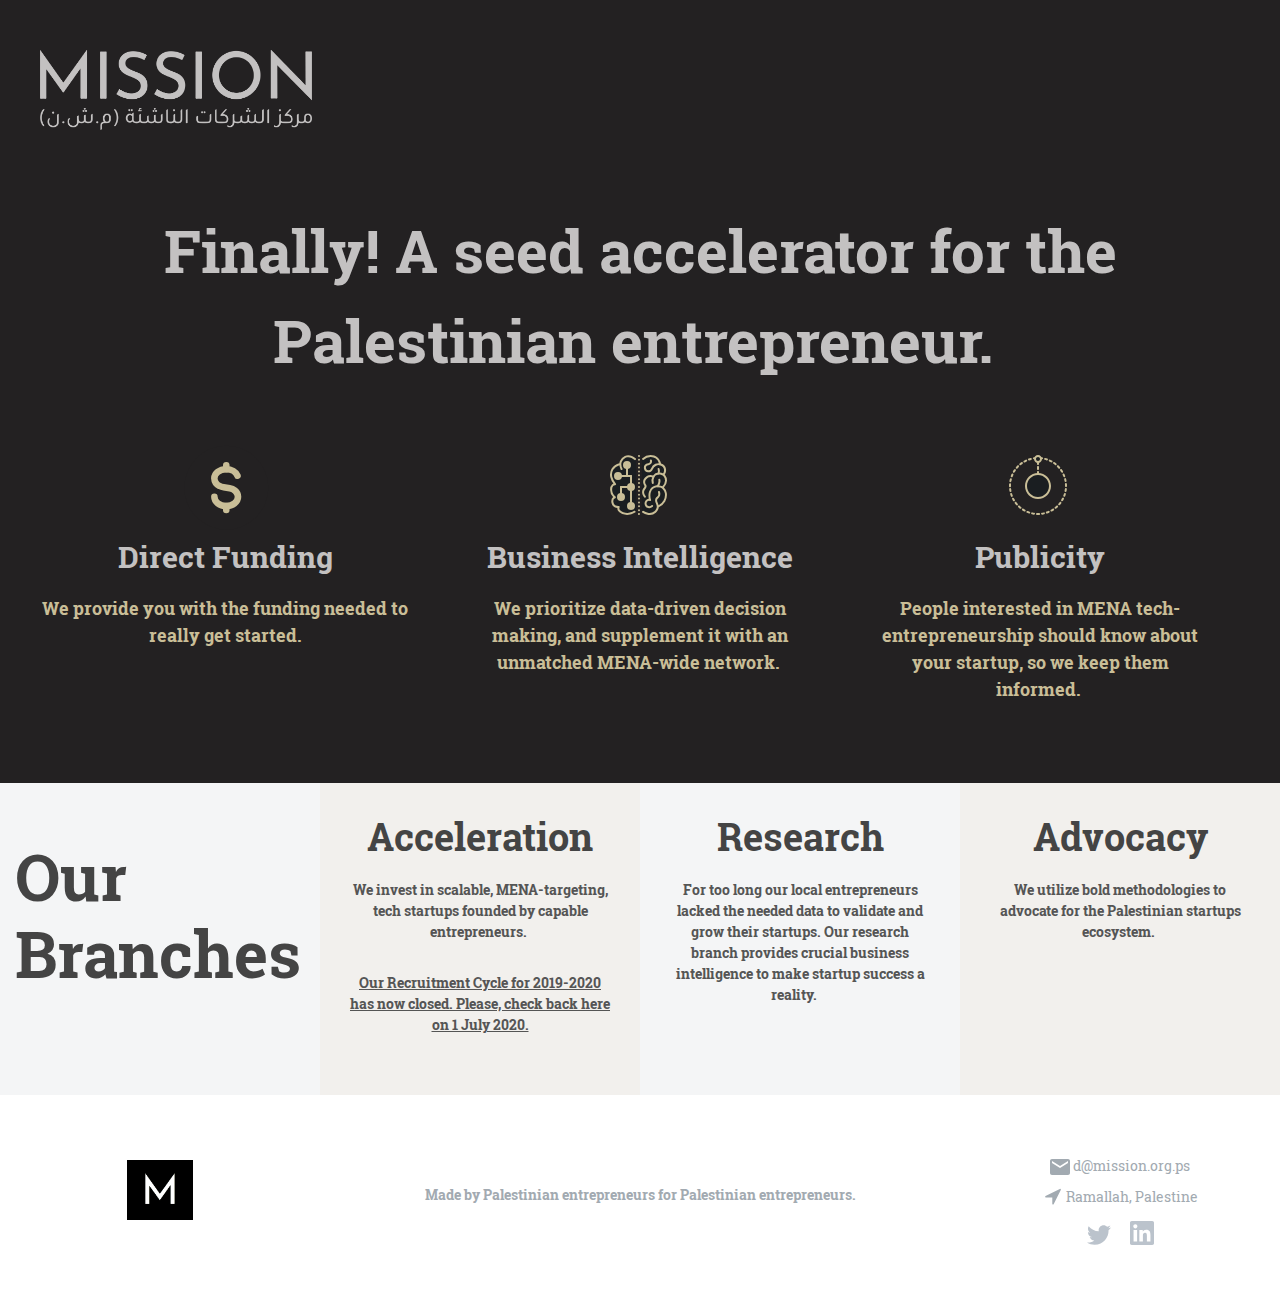
==== commit 829393c1: "add linkedin link" ====
--- a/index.html
+++ b/index.html
@@ -10,6 +10,7 @@
 	<meta name="description" content="Finally! A seed-accelerator for the Palestinian entrepreneur. 
 " />
 	<meta name="viewport" content="width=device-width,initial-scale=1.0,viewport-fit=cover">
+
 	<link rel="stylesheet" href="css/home.css" />
 	<!--<link rel="stylesheet" href="css/fonts.css" />
 	<link rel="stylesheet" href="css/bootstrap.weber.css" />
@@ -23,7 +24,7 @@
 		<header id="header-text" class="pt-lg-50 text-center dark pt-10 pb-10 pb-sm-30">
 			<div class="container">
 				<div class="row">
-					<img src="images/OffwhitleLogo2.png" alt="MISSION"  class="mb-75 dark logo" srcset="">
+					<img src="images/OffwhitleLogo2.png" alt="MISSION" class="mb-75 dark logo" srcset="">
 				</div>
 				<div class="row">
 					<div class="col-12" style="">
@@ -36,7 +37,7 @@
 				<div class="bg"></div>
 			</div>
 		</header>
-		
+
 		<section id="benefits-3col-7" class="dark pt-10 text-center boxed pb-lg-30">
 			<div class="container">
 				<div class="row">
@@ -53,7 +54,7 @@
 												stroke: #c9be97;
 												stroke-linecap: round;
 												stroke-miterlimit: 10;
-												stroke-width: 5px;											
+												stroke-width: 5px;
 											}
 										</style>
 									</defs>
@@ -243,7 +244,11 @@
 
 							<div class="text-left padding" style="">
 								<h2 id="branches-txt" class="" style=""><strong class="">Our Branches</strong></h2>
-								<svg xmlns="http://www.w3.org/2000/svg" height="20" viewBox="0 0 40 20" width="40" class="mb-10 svg-primary branches-sp" src="images/gallery/decor/line-h-1.svg" alt="sep"><path d="m0 8h40v4h-40z" fill-rule="evenodd" class=""></path></svg>
+								<svg xmlns="http://www.w3.org/2000/svg" height="20" viewBox="0 0 40 20" width="40"
+									class="mb-10 svg-primary branches-sp" src="images/gallery/decor/line-h-1.svg"
+									alt="sep">
+									<path d="m0 8h40v4h-40z" fill-rule="evenodd" class=""></path>
+								</svg>
 							</div>
 						</div>
 					</div>
@@ -292,7 +297,8 @@
 			<div class="container-fluid">
 				<div class="row no-gutters">
 					<div class="col-md-3" style="margin: auto">
-						<a class="link footer-logo" href="#header-text"><img class="mw-100 mb-10 text-left" src="images/Icon2.png" height="60px" alt="logo" srcset=""></a>
+						<a class="link footer-logo" href="#header-text"><img class="mw-100 mb-10 text-left"
+								src="images/Icon2.png" height="60px" alt="logo" srcset=""></a>
 						<!--<h4 class="mb-20"><strong class="">Subscribe</strong></h4>
 						<form action="scripts/request.php" class="contact_form form-inline"
 							id="footer-text-subscribe-form" novalidate="novalidate">
@@ -340,17 +346,19 @@
 									xmlns="http://www.w3.org/2000/svg" class="location-icon">
 									<path
 										d="M1593 349l-640 1280q-17 35-57 35-5 0-15-2-22-5-35.5-22.5t-13.5-39.5v-576h-576q-22 0-39.5-13.5t-22.5-35.5 4-42 29-30l1280-640q13-7 29-7 27 0 45 19 15 14 18.5 34.5t-6.5 39.5z" />
-									</svg>
+								</svg>
 								Ramallah, Palestine
 							</p>
 							<div class="inline-group mb-20 mb-md-0 mt-10">
 								<a href="#" class="smooth pl-20" target="_blank"><svg xmlns="http://www.w3.org/2000/svg"
-										height="19.51" viewBox="0 0 24 19.51" width="24" class="icon svg-secondary twitter-icon">
+										height="19.51" viewBox="0 0 24 19.51" width="24"
+										class="icon svg-secondary twitter-icon">
 										<path xmlns="http://www.w3.org/2000/svg"
 											d="M23.954 4.569c-.885.389-1.83.654-2.825.775 1.014-.611 1.794-1.574 2.163-2.723-.951.555-2.005.959-3.127 1.184-.896-.959-2.173-1.559-3.591-1.559-2.717 0-4.92 2.203-4.92 4.917 0 .39.045.765.127 1.124C7.691 8.094 4.066 6.13 1.64 3.161c-.427.722-.666 1.561-.666 2.475 0 1.71.87 3.213 2.188 4.096-.807-.026-1.566-.248-2.228-.616v.061c0 2.385 1.693 4.374 3.946 4.827-.413.111-.849.171-1.296.171-.314 0-.615-.03-.916-.086.631 1.953 2.445 3.377 4.604 3.417-1.68 1.319-3.809 2.105-6.102 2.105-.39 0-.779-.023-1.17-.067 2.189 1.394 4.768 2.209 7.557 2.209 9.054 0 13.999-7.496 13.999-13.986 0-.209 0-.42-.015-.63.961-.689 1.8-1.56 2.46-2.548l-.047-.02z">
 										</path>
-									</svg></a> <a href="#" class="smooth pl-20" target="_blank"><svg
-										xmlns="http://www.w3.org/2000/svg" height="24" viewBox="0 0 24 24" width="24"
+									</svg></a> <a href="https://www.linkedin.com/company/missionorg"
+									class="smooth pl-20" target="_blank"><svg xmlns="http://www.w3.org/2000/svg"
+										height="24" viewBox="0 0 24 24" width="24"
 										class="icon svg-secondary linkedin-icon">
 										<path xmlns="http://www.w3.org/2000/svg"
 											d="M20.447 20.452h-3.554v-5.569c0-1.328-.027-3.037-1.852-3.037-1.853 0-2.136 1.445-2.136 2.939v5.667H9.351V9h3.414v1.561h.046c.477-.9 1.637-1.85 3.37-1.85 3.601 0 4.267 2.37 4.267 5.455v6.286zM5.337 7.433c-1.144 0-2.063-.926-2.063-2.065 0-1.138.92-2.063 2.063-2.063 1.14 0 2.064.925 2.064 2.063 0 1.139-.925 2.065-2.064 2.065zm1.782 13.019H3.555V9h3.564v11.452zM22.225 0H1.771C.792 0 0 .774 0 1.729v20.542C0 23.227.792 24 1.771 24h20.451C23.2 24 24 23.227 24 22.271V1.729C24 .774 23.2 0 22.222 0h.003z"
@@ -380,4 +388,4 @@
 	<script src="js/home.js"></script>-->
 </body>
 
-</html>+</html>
--- a/css/home.css
+++ b/css/home.css
@@ -1 +1,2 @@
-*,::after,::before{-webkit-box-sizing:border-box;box-sizing:border-box}html{font-family:sans-serif;line-height:1.15;-webkit-font-smoothing:antialiased;-moz-osx-font-smoothing:grayscale;-webkit-text-size-adjust:100%;-ms-text-size-adjust:100%;-ms-overflow-style:scrollbar;-webkit-tap-highlight-color:transparent;overflow-x:hidden;overflow-y:auto}footer,header,section{display:block}footer,header,section{position:relative;z-index:1}#wrap{min-height:100vh}body{margin:0;font-family:sans-serif;font-size:1rem;font-weight:400;line-height:1.5;color:#333;text-align:left;background-color:#fff}h2,h3{margin-top:0;margin-bottom:.5rem}p{margin-top:0;margin-bottom:1rem}strong{font-weight:700}a{color:inherit;text-decoration:none;background-color:transparent;-webkit-text-decoration-skip:objects;-webkit-transition:all .2s ease-in-out;transition:all .2s ease-in-out}a:hover{text-decoration:underline}a:focus{outline:0}img,svg{vertical-align:middle;border-style:none}svg:not(:root){overflow:hidden}a{-ms-touch-action:manipulation;touch-action:manipulation}h2,h3{margin-bottom:.5rem;font-family:inherit;font-weight:500;line-height:1.2;color:inherit}h2{font-size:2rem}h3{font-size:1.75rem}[class*=inline-group]>*{display:inline-block}.inline-group>:not(:last-child){margin-right:1rem}.container{width:100%;padding-right:30px;padding-left:30px;margin-right:auto;margin-left:auto}.boxed{width:100%;margin-right:auto;margin-left:auto}@media (min-width:576px){.boxed,.container{max-width:540px}}@media (min-width:768px){.boxed,.container{max-width:720px}}@media (min-width:992px){.boxed,.container{max-width:960px}}@media (min-width:1230px){.boxed,.container{max-width:1200px}}.container-fluid{width:100%;padding-right:30px;padding-left:30px;margin-right:auto;margin-left:auto}@media (min-width:1230px){footer .container-fluid:not(.offset-left):not(.offset-right),section .container-fluid:not(.offset-left):not(.offset-right){padding-right:60px;padding-left:60px}}.row{display:-ms-flexbox;display:-webkit-box;display:flex;-ms-flex-wrap:wrap;flex-wrap:wrap;margin-right:-30px;margin-left:-30px}.no-gutters{margin-right:0;margin-left:0}.no-gutters>[class*=col-]{padding-right:0;padding-left:0}.container-fluid>.row.no-gutters{margin-left:-30px;margin-right:-30px}@media (min-width:1230px){footer .container-fluid>.row.no-gutters,section .container-fluid>.row.no-gutters{margin-left:-60px;margin-right:-60px}}.col-12,.col-md-3,.col-md-4,.col-md-6{position:relative;z-index:1;width:100%;min-height:1px;padding-right:30px;padding-left:30px}.col-12{-ms-flex:0 0 100%;-webkit-box-flex:0;flex:0 0 100%;max-width:100%}@media (min-width:768px){.col-md-3{-ms-flex:0 0 25%;-webkit-box-flex:0;flex:0 0 25%;max-width:25%}.col-md-4{-ms-flex:0 0 33.333333%;-webkit-box-flex:0;flex:0 0 33.333333%;max-width:33.333333%}.col-md-6{-ms-flex:0 0 50%;-webkit-box-flex:0;flex:0 0 50%;max-width:50%}}.d-flex{display:-ms-flexbox!important;display:-webkit-box!important;display:flex!important}@media (min-width:1600px){.d-xl-flex{display:-ms-flexbox!important;display:-webkit-box!important;display:flex!important}}.flex-column{-ms-flex-direction:column!important;-webkit-box-orient:vertical!important;-webkit-box-direction:normal!important;flex-direction:column!important}.flex-equal-items>*{-webkit-box-flex:1;-ms-flex:1;flex:1}.mw-100{max-width:100%!important}.pt-10{padding-top:10px!important}.pb-10{padding-bottom:10px!important}.mt-10{margin-top:10px!important}.mb-10{margin-bottom:10px!important}.mb-20{margin-bottom:20px!important}.mb-30{margin-bottom:30px!important}.mb-50{margin-bottom:50px!important}.mb-75{margin-bottom:75px!important}@media (max-width:767px){.pt-sm-20{padding-top:20px!important}.pb-sm-20{padding-bottom:20px!important}.pb-sm-30{padding-bottom:30px!important}}@media (min-width:768px){.mb-md-0{margin-bottom:0!important}.mb-md-50{margin-bottom:50px!important}}@media (min-width:1230px){.pb-lg-30{padding-bottom:30px!important}.pt-lg-50{padding-top:50px!important}.pb-lg-50{padding-bottom:50px!important}}.text-left{text-align:left!important}.text-center{text-align:center!important}@media (min-width:576px){.text-sm-center{text-align:center!important}}.bg,.bg-wrap{position:absolute;overflow:hidden;z-index:-2;top:0;bottom:0;left:0;right:0}svg.icon{-webkit-box-sizing:content-box;box-sizing:content-box;overflow:visible!important}.content-box{position:relative}.padding{padding:15px!important}.padding-x2{padding:30px!important}@media screen and (-ms-high-contrast:active),(-ms-high-contrast:none){.flex-equal-items>*{-webkit-box-flex:1;-ms-flex:auto;flex:auto}}.light{font-family:RobotoSlab;font-size:14px;line-height:1.5;color:#555}.dark{font-family:RobotoSlab;font-size:18px;line-height:1.5;color:#fff}.dark-page{background-color:#232122}.light .bg-wrap{background-color:#fff}.dark .bg-wrap{background-color:#232122}.light h2{font-family:RobotoSlab;font-size:55px;font-weight:300;font-style:normal;color:#222}.dark h2,h2.dark{font-family:RobotoSlab;font-size:60px;font-weight:300;font-style:normal;color:#fff}.light h3{font-family:RobotoSlab;font-size:35px;font-weight:300;font-style:normal;color:#444}.dark h3{font-family:RobotoSlab;font-size:30px;font-weight:300;font-style:normal;color:#fff}.light a:not(.btn):hover{color:#000;text-decoration:underline}.light svg.svg-primary{fill:#c3b6a5}.light svg.svg-secondary{fill:#bbc3cc}.dark svg.svg-secondary{fill:#555}.dark .text-secondary{color:rgba(255,255,255,.5)}@media all and (max-width:1279px){.light h2{font-size:40px}.dark h2,h2.dark{font-size:55px}}@media all and (max-width:576px){.light h2{font-size:30px}.dark h2,h2.dark{font-size:40px}.light h3{font-size:25px}.dark h3{font-size:25px}.logo{margin-left:5%;margin-top:2%;height:35px}#branches-txt{font-family:RobotoSlab;font-style:normal;font-weight:300;font-size:50px;color:#444;text-align:center;margin-top:20px}.branches-sp{margin-left:50%;margin-right:50%}footer{text-align:center}}section#benefits-3col-7 .text-secondary{color:#c9be97}section#benefits-3col-7 svg{fill:#c9be97}header#header-text h2,section#benefits-3col-7 h3{color:#c3c1c1}.location-icon{fill:#a2aab1;margin-bottom:4px}.footer-logo{display:block;text-align:center}@media (min-width:768px){.branches-sp{display:none}#branches-txt{font-family:RobotoSlab;font-style:normal;font-weight:300;font-size:72px;color:#444;margin-top:40px}.branches{background-color:#f4f5f6!important}svg#Livello_1{position:relative;bottom:12px}.logo{height:80px}.padding-left-0{padding-left:0}}.twitter-icon:hover{fill:#1da1f2!important}.linkedin-icon:hover{fill:#2867b2!important}/*! CSS Used fontfaces */@font-face{font-family:RobotoSlab;src:url(file:///Users/amrosharif/Desktop/MISSION/v4/fonts/Roboto_Slab/RobotoSlab-Bold.ttf) format('truetype');font-weight:700;font-style:normal}@font-face{font-family:RobotoSlab;src:url(file:///Users/amrosharif/Desktop/MISSION/v4/fonts/Roboto_Slab/RobotoSlab-Light.ttf) format('truetype');font-weight:300;font-style:normal}@font-face{font-family:RobotoSlab;src:url(file:///Users/amrosharif/Desktop/MISSION/v4/fonts/Roboto_Slab/RobotoSlab-Regular.ttf) format('truetype');font-weight:400;font-style:normal}@font-face{font-family:RobotoSlab;src:url(file:///Users/amrosharif/Desktop/MISSION/v4/fonts/Roboto_Slab/RobotoSlab-Thin.ttf) format('truetype');font-weight:100;font-style:normal}
+body{overflow: hidden;}*,::after,::before{-webkit-box-sizing:border-box;box-sizing:border-box}html{font-family:sans-serif;line-height:1.15;-webkit-font-smoothing:antialiased;-moz-osx-font-smoothing:grayscale;-webkit-text-size-adjust:100%;-ms-text-size-adjust:100%;-ms-overflow-style:scrollbar;-webkit-tap-highlight-color:transparent;overflow-x:hidden;overflow-y:auto}footer,header,section{display:block}footer,header,section{position:relative;z-index:1}#wrap{min-height:100vh}body{margin:0;font-family:sans-serif;font-size:1rem;font-weight:400;line-height:1.5;color:#333;text-align:left;background-color:#fff}h2,h3{margin-top:0;margin-bottom:.5rem}p{margin-top:0;margin-bottom:1rem}strong{font-weight:700}a{color:inherit;text-decoration:none;background-color:transparent;-webkit-text-decoration-skip:objects;-webkit-transition:all .2s ease-in-out;transition:all .2s ease-in-out}a:hover{text-decoration:underline}a:focus{outline:0}img,svg{vertical-align:middle;border-style:none}svg:not(:root){overflow:hidden}a{-ms-touch-action:manipulation;touch-action:manipulation}h2,h3{margin-bottom:.5rem;font-family:inherit;font-weight:500;line-height:1.2;color:inherit}h2{font-size:2rem}h3{font-size:1.75rem}[class*=inline-group]>*{display:inline-block}.inline-group>:not(:last-child){margin-right:1rem}.container{width:100%;padding-right:30px;padding-left:30px;margin-right:auto;margin-left:auto}.boxed{width:100%;margin-right:auto;margin-left:auto}@media (min-width:576px){.boxed,.container{max-width:540px}}@media (min-width:768px){.boxed,.container{max-width:720px}}@media (min-width:992px){.boxed,.container{max-width:960px}}@media (min-width:1230px){.boxed,.container{max-width:1200px}}.container-fluid{width:100%;padding-right:30px;padding-left:30px;margin-right:auto;margin-left:auto}@media (min-width:1230px){footer .container-fluid:not(.offset-left):not(.offset-right),section .container-fluid:not(.offset-left):not(.offset-right){padding-right:60px;padding-left:60px}}.row{display:-ms-flexbox;display:-webkit-box;display:flex;-ms-flex-wrap:wrap;flex-wrap:wrap;margin-right:-30px;margin-left:-30px}.no-gutters{margin-right:0;margin-left:0}.no-gutters>[class*=col-]{padding-right:0;padding-left:0}.container-fluid>.row.no-gutters{margin-left:-30px;margin-right:-30px}@media (min-width:1230px){footer .container-fluid>.row.no-gutters,section .container-fluid>.row.no-gutters{margin-left:-60px;margin-right:-60px}}.col-12,.col-md-3,.col-md-4,.col-md-6{position:relative;z-index:1;width:100%;min-height:1px;padding-right:30px;padding-left:30px}.col-12{-ms-flex:0 0 100%;-webkit-box-flex:0;flex:0 0 100%;max-width:100%}@media (min-width:768px){.col-md-3{-ms-flex:0 0 25%;-webkit-box-flex:0;flex:0 0 25%;max-width:25%}.col-md-4{-ms-flex:0 0 33.333333%;-webkit-box-flex:0;flex:0 0 33.333333%;max-width:33.333333%}.col-md-6{-ms-flex:0 0 50%;-webkit-box-flex:0;flex:0 0 50%;max-width:50%}}.d-flex{display:-ms-flexbox!important;display:-webkit-box!important;display:flex!important}@media (min-width:1600px){.d-xl-flex{display:-ms-flexbox!important;display:-webkit-box!important;display:flex!important}}.flex-column{-ms-flex-direction:column!important;-webkit-box-orient:vertical!important;-webkit-box-direction:normal!important;flex-direction:column!important}.flex-equal-items>*{-webkit-box-flex:1;-ms-flex:1;flex:1}.mw-100{max-width:100%!important}.pt-10{padding-top:10px!important}.pb-10{padding-bottom:10px!important}.mt-10{margin-top:10px!important}.mb-10{margin-bottom:10px!important}.mb-20{margin-bottom:20px!important}.mb-30{margin-bottom:30px!important}.mb-50{margin-bottom:50px!important}.mb-75{margin-bottom:75px!important}@media (max-width:767px){.pt-sm-20{padding-top:20px!important}.pb-sm-20{padding-bottom:20px!important}.pb-sm-30{padding-bottom:30px!important}}@media (min-width:768px){.mb-md-0{margin-bottom:0!important}.mb-md-50{margin-bottom:50px!important}}@media (min-width:1230px){.pb-lg-30{padding-bottom:30px!important}.pt-lg-50{padding-top:50px!important}.pb-lg-50{padding-bottom:50px!important}}.text-left{text-align:left!important}.text-center{text-align:center!important}@media (min-width:576px){.text-sm-center{text-align:center!important}}.bg,.bg-wrap{position:absolute;overflow:hidden;z-index:-2;top:0;bottom:0;left:0;right:0}svg.icon{-webkit-box-sizing:content-box;box-sizing:content-box;overflow:visible!important}.content-box{position:relative}.padding{padding:15px!important}.padding-x2{padding:30px!important}@media screen and (-ms-high-contrast:active),(-ms-high-contrast:none){.flex-equal-items>*{-webkit-box-flex:1;-ms-flex:auto;flex:auto}}.light{font-family:RobotoSlab;font-size:14px;line-height:1.5;color:#555}.dark{font-family:RobotoSlab;font-size:18px;line-height:1.5;color:#fff}.dark-page{background-color:#232122}.light .bg-wrap{background-color:#fff}.dark .bg-wrap{background-color:#232122}.light h2{font-family:RobotoSlab;font-size:55px;font-weight:300;font-style:normal;color:#222}.dark h2,h2.dark{font-family:RobotoSlab;font-size:60px;font-weight:300;font-style:normal;color:#fff}.light h3{font-family:RobotoSlab;font-size:3vw;font-weight:300;font-style:normal;color:#444}.dark h3{font-family:RobotoSlab;font-size:30px;font-weight:300;font-style:normal;color:#fff}.light a:not(.btn):hover{color:#000;text-decoration:underline}.light svg.svg-primary{fill:#c3b6a5}.light svg.svg-secondary{fill:#bbc3cc}.dark svg.svg-secondary{fill:#555}.dark .text-secondary{color:rgba(255,255,255,.5)}@media all and (max-width:1279px){.light h2{font-size:40px}.dark h2,h2.dark{font-size:55px}}@media all and (max-width:576px){.light h2{font-size:30px}.dark h2,h2.dark{font-size:40px}.light h3{font-size:25px}.dark h3{font-size:25px}#branches-txt{font-family:RobotoSlab;font-style:normal;font-weight:300;font-size:50px;color:#444;text-align:center;margin-top:20px}.branches-sp{margin-left:50%;margin-right:50%}footer{text-align:center}}section#benefits-3col-7 .text-secondary{color:#c9be97}section#benefits-3col-7 svg{fill:#c9be97}header#header-text h2,section#benefits-3col-7 h3{color:#c3c1c1}.location-icon{fill:#a2aab1;margin-bottom:4px}.footer-logo{display:block;text-align:center}@media (max-width:767px){.logo{margin-left:5%;margin-top:2%;height:35px}}@media (min-width:768px){.branches-sp{display:none}#branches-txt{font-family:RobotoSlab;font-style:normal;font-weight:300;font-size:5vw;color:#444;margin-top:40px}.branches{background-color:#f4f5f6!important}svg#Livello_1{position:relative;bottom:12px}.logo{height:80px}.padding-left-0{padding-left:0}}.twitter-icon:hover{fill:#1da1f2!important}.linkedin-icon:hover{fill:#2867b2!important}/*! CSS Used fontfaces */@font-face{font-family:RobotoSlab;src:url(../fonts/Roboto_Slab/RobotoSlab-Bold.ttf) format('truetype');font-weight:700;font-style:normal}@font-face{font-family:RobotoSlab;src:url(../fonts/Roboto_Slab/RobotoSlab-Light.ttf) format('truetype');font-weight:300;font-style:normal}@font-face{font-family:RobotoSlab;src:url(../fonts/Roboto_Slab/RobotoSlab-Regular.ttf) format('truetype');font-weight:400;font-style:normal}@font-face{font-family:RobotoSlab;src:url(../fonts/Roboto_Slab/RobotoSlab-Thin.ttf) format('truetype');font-weight:100;font-style:normal}
+
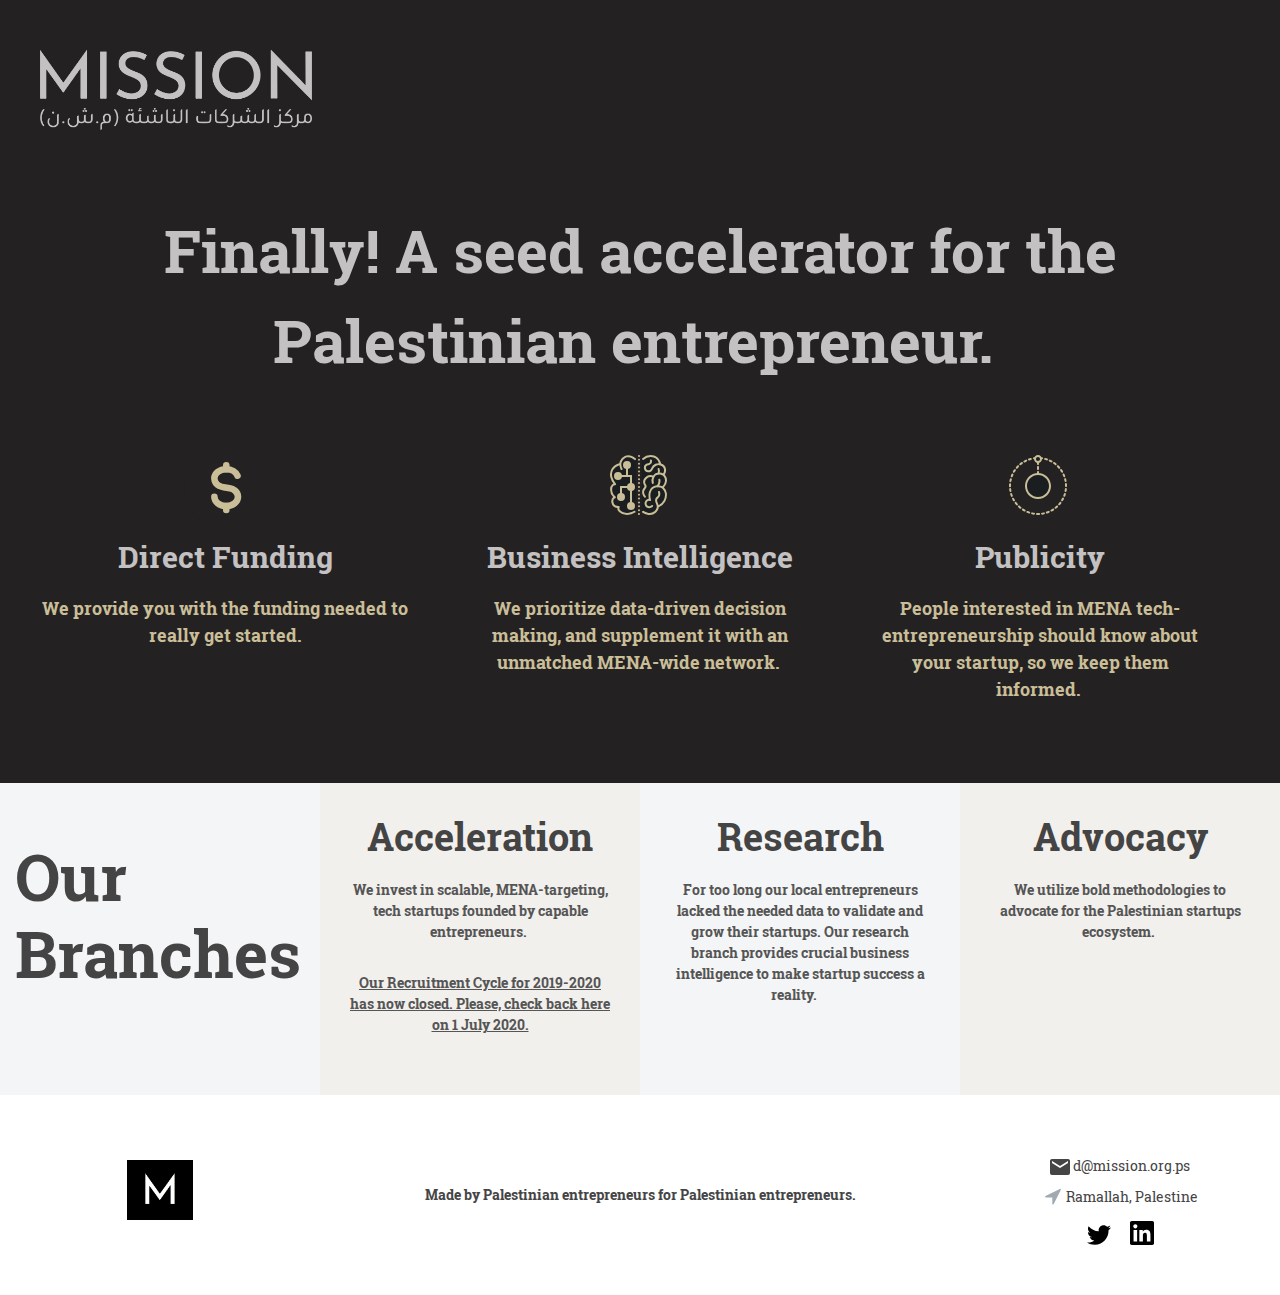
==== commit 815a6b30: "fix footer color contrast html" ====
--- a/index.html
+++ b/index.html
@@ -310,12 +310,12 @@
 					</div>
 
 					<div class="col-md-6" style="margin: auto">
-						<p class="text-center mt-10 mb-10" style="color: rgb(162, 170, 177);font-weight: bold;">Made by
+						<p class="text-center mt-10 mb-10" style="color: #454546;font-weight: bold;">Made by
 							Palestinian entrepreneurs
 							for Palestinian entrepreneurs.</p>
 					</div>
 					<div class="col-md-3 text-sm-center" style="margin: auto;">
-						<p class="smooth mb-10 mt-10" style="color: rgb(162, 170, 177);">
+						<p class="smooth mb-10 mt-10" style="color: #454546;">
 
 							<?xml version="1.0" ?><svg height="16px" version="1.1" viewBox="0 0 20 16" width="20px"
 								xmlns="http://www.w3.org/2000/svg"
@@ -324,9 +324,8 @@
 								<title />
 								<desc />
 								<defs />
-								<g fill="rgb(162, 170, 177)" fill-rule="evenodd" id="Page-1" stroke="none"
-									stroke-width="1">
-									<g fill="rgb(162, 170, 177)" id="Icons-Communication"
+								<g fill="#454546" fill-rule="evenodd" id="Page-1" stroke="none" stroke-width="1">
+									<g fill="#454546" id="Icons-Communication"
 										transform="translate(-168.000000, -43.000000)">
 										<g id="email" transform="translate(168.000000, 43.000000)">
 											<path
@@ -341,9 +340,9 @@
 						</p>
 						<div>
 
-							<p class="smooth mb-10  mt-10" style="color: rgb(162, 170, 177);">
+							<p class="smooth mb-10  mt-10" style="color: #454546;">
 								<?xml version="1.0" ?><svg height="20" viewBox="0 0 1792 1792" width="20"
-									xmlns="http://www.w3.org/2000/svg" class="location-icon">
+									xmlns="http://www.w3.org/2000/svg" class="icon location-icon footer-icon">
 									<path
 										d="M1593 349l-640 1280q-17 35-57 35-5 0-15-2-22-5-35.5-22.5t-13.5-39.5v-576h-576q-22 0-39.5-13.5t-22.5-35.5 4-42 29-30l1280-640q13-7 29-7 27 0 45 19 15 14 18.5 34.5t-6.5 39.5z" />
 								</svg>
@@ -352,14 +351,14 @@
 							<div class="inline-group mb-20 mb-md-0 mt-10">
 								<a href="#" class="smooth pl-20" target="_blank"><svg xmlns="http://www.w3.org/2000/svg"
 										height="19.51" viewBox="0 0 24 19.51" width="24"
-										class="icon svg-secondary twitter-icon">
+										class="icon footer-icon twitter-icon">
 										<path xmlns="http://www.w3.org/2000/svg"
 											d="M23.954 4.569c-.885.389-1.83.654-2.825.775 1.014-.611 1.794-1.574 2.163-2.723-.951.555-2.005.959-3.127 1.184-.896-.959-2.173-1.559-3.591-1.559-2.717 0-4.92 2.203-4.92 4.917 0 .39.045.765.127 1.124C7.691 8.094 4.066 6.13 1.64 3.161c-.427.722-.666 1.561-.666 2.475 0 1.71.87 3.213 2.188 4.096-.807-.026-1.566-.248-2.228-.616v.061c0 2.385 1.693 4.374 3.946 4.827-.413.111-.849.171-1.296.171-.314 0-.615-.03-.916-.086.631 1.953 2.445 3.377 4.604 3.417-1.68 1.319-3.809 2.105-6.102 2.105-.39 0-.779-.023-1.17-.067 2.189 1.394 4.768 2.209 7.557 2.209 9.054 0 13.999-7.496 13.999-13.986 0-.209 0-.42-.015-.63.961-.689 1.8-1.56 2.46-2.548l-.047-.02z">
 										</path>
 									</svg></a> <a href="https://www.linkedin.com/company/missionorg"
 									class="smooth pl-20" target="_blank"><svg xmlns="http://www.w3.org/2000/svg"
 										height="24" viewBox="0 0 24 24" width="24"
-										class="icon svg-secondary linkedin-icon">
+										class="icon footer-icon linkedin-icon">
 										<path xmlns="http://www.w3.org/2000/svg"
 											d="M20.447 20.452h-3.554v-5.569c0-1.328-.027-3.037-1.852-3.037-1.853 0-2.136 1.445-2.136 2.939v5.667H9.351V9h3.414v1.561h.046c.477-.9 1.637-1.85 3.37-1.85 3.601 0 4.267 2.37 4.267 5.455v6.286zM5.337 7.433c-1.144 0-2.063-.926-2.063-2.065 0-1.138.92-2.063 2.063-2.063 1.14 0 2.064.925 2.064 2.063 0 1.139-.925 2.065-2.064 2.065zm1.782 13.019H3.555V9h3.564v11.452zM22.225 0H1.771C.792 0 0 .774 0 1.729v20.542C0 23.227.792 24 1.771 24h20.451C23.2 24 24 23.227 24 22.271V1.729C24 .774 23.2 0 22.222 0h.003z"
 											class=""></path>
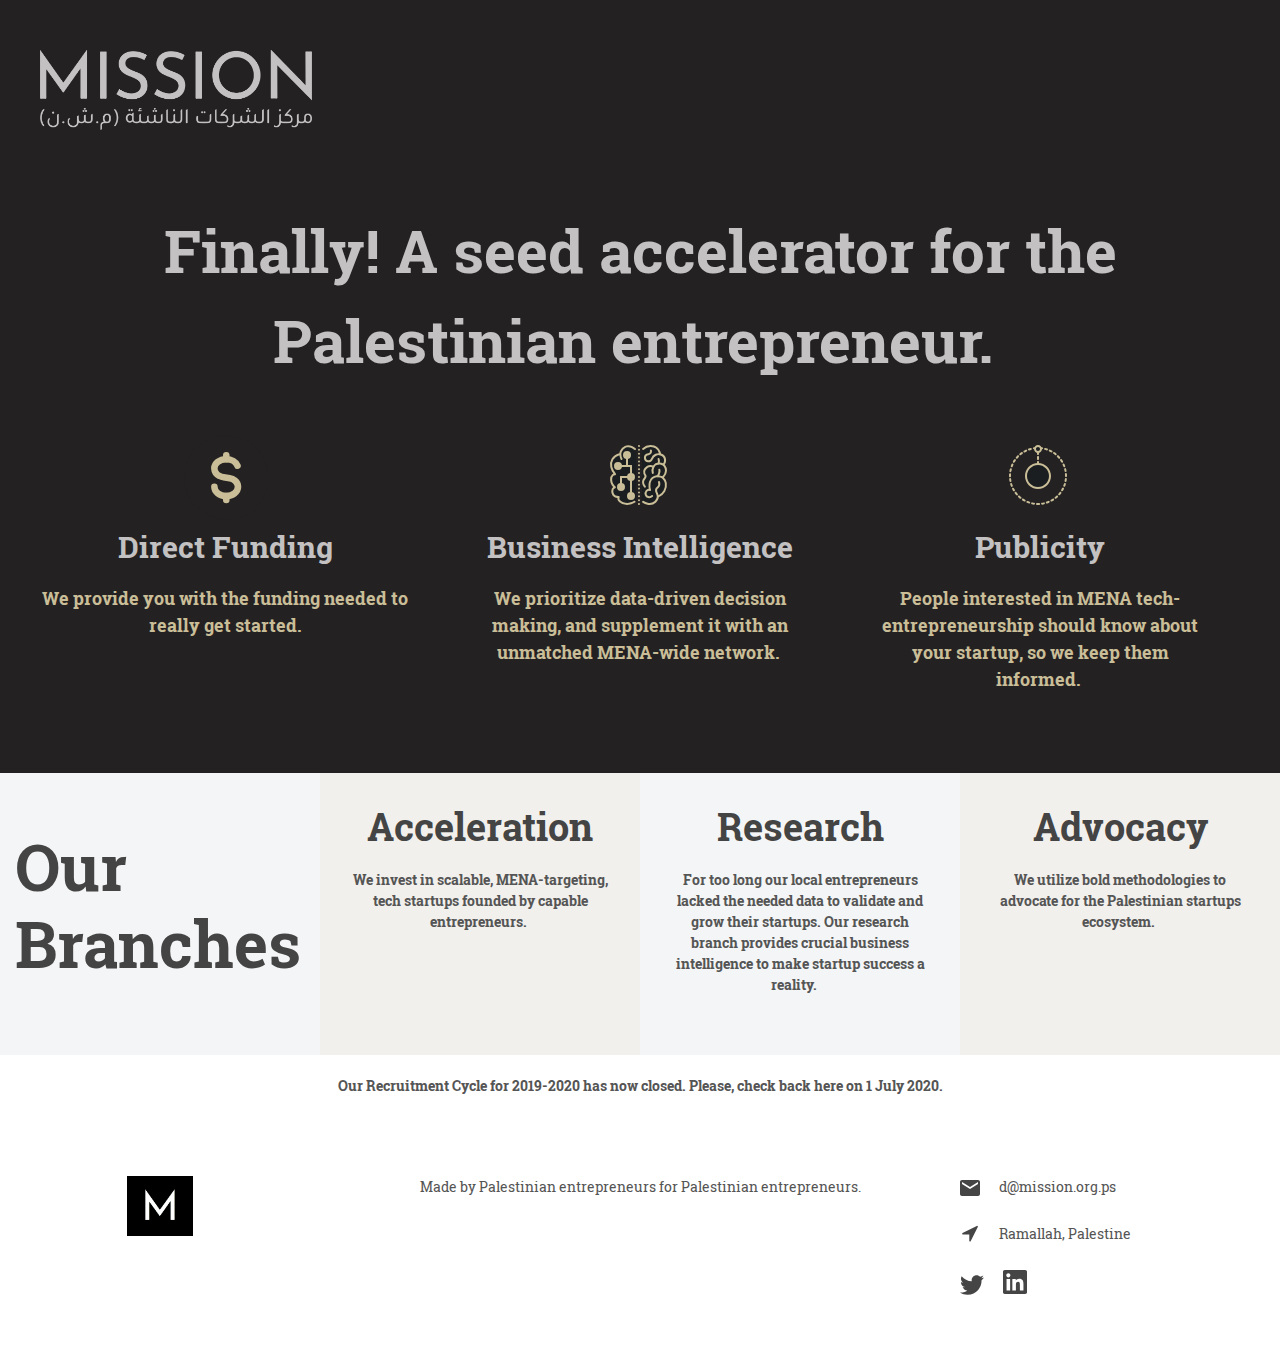
==== commit f93a4abc: "footer fixes, announcement section" ====
--- a/index.html
+++ b/index.html
@@ -4,31 +4,23 @@
 <head>
 	<meta charset="UTF-8">
 	<title>MISSION | مركز الشركات الناشئة</title>
-
 	<link rel="icon" href="images/Icon2.png" type="image/x-icon">
 	<meta name="keywords" content="" />
-	<meta name="description" content="Finally! A seed-accelerator for the Palestinian entrepreneur. 
-" />
+	<meta name="description" content="Finally! A seed-accelerator for the Palestinian entrepreneur." />
 	<meta name="viewport" content="width=device-width,initial-scale=1.0,viewport-fit=cover">
-
 	<link rel="stylesheet" href="css/home.css" />
-	<!--<link rel="stylesheet" href="css/fonts.css" />
-	<link rel="stylesheet" href="css/bootstrap.weber.css" />
-	<link rel="stylesheet" href="css/fx.css" />
-	<link rel="stylesheet" href="css/custom.css" />-->
-
 </head>
 
-<body class="dark-page">
+<body id="top">
 	<div id="wrap">
-		<header id="header-text" class="pt-lg-50 text-center dark pt-10 pb-10 pb-sm-30">
+		<header id="header-text" class="pt-lg-50 text-center dark pt-10 pb-sm-30 full-height">
 			<div class="container">
 				<div class="row">
 					<img src="images/OffwhitleLogo2.png" alt="MISSION" class="mb-75 dark logo" srcset="">
 				</div>
 				<div class="row">
-					<div class="col-12" style="">
-						<h2 class="mb-md-50 mb-10 dark" style=""><strong class="">Finally! A seed accelerator for the
+					<div class="col-12">
+						<h2 class="mb-md-50 mb-10 dark"><strong class="">Finally! A seed accelerator for the
 								Palestinian entrepreneur.&nbsp;</strong><br></h2>
 					</div>
 				</div>
@@ -36,217 +28,216 @@
 			<div class="bg-wrap">
 				<div class="bg"></div>
 			</div>
-		</header>
-
-		<section id="benefits-3col-7" class="dark pt-10 text-center boxed pb-lg-30">
-			<div class="container">
-				<div class="row">
-					<div class="col-md-4 padding-left-0">
-						<div class="content-box mb-50" style=""><strong class="">
-
-								<?xml version="1.0" ?><svg height="84" width="84" class="icon" style="fill:#232122;"
-									data-name="Livello 1" id="Livello_1" viewBox="0 0 64 64"
-									xmlns="http://www.w3.org/2000/svg">
+			<section id="benefits-3col-7" class="dark pt-10 text-center pb-lg-30">
+				<div class="container">
+					<div class="row">
+						<div class="col-md-4 padding-left-0">
+							<div class="content-box mb-50"><strong class="">
+									<?xml version="1.0" ?><svg height="84" width="84" class="icon" style="fill:#232122;"
+										data-name="Livello 1" id="Livello_1" viewBox="0 0 64 64"
+										xmlns="http://www.w3.org/2000/svg">
+										<defs>
+											<style>
+												.cls-12 {
+													fill: none;
+													stroke: #c9be97;
+													stroke-linecap: round;
+													stroke-miterlimit: 10;
+													stroke-width: 5px;
+												}
+											</style>
+										</defs>
+										<title />
+										<path d="M1,34A32,32,0,1,0,33,2,32,32,0,0,0,1,34Z" />
+										<g id="Dollars">
+											<line class="cls-12" x1="32.97" x2="32.93" y1="17" y2="19.91" />
+											<line class="cls-12" x1="32.95" x2="32.97" y1="48.04" y2="51" />
+											<path class="cls-12"
+												d="M23.91,41c0,3.89,4,7,9,7h0c5,0,9-3.15,9-7a6.24,6.24,0,0,0-2.31-4.7,8.17,8.17,0,0,0-4-1.79L31,33.72a9.62,9.62,0,0,1-3.25-1,6.75,6.75,0,0,1-3.87-5.78c0-3.89,4-7,9-7,4.1,0,7.56,2.13,8.66,5" />
+										</g>
+									</svg>
+									<h3 class="mb-20"><strong class="">Direct Funding</strong></h3>
+									<p class="text-secondary" style="overflow: visible;">We provide you with the funding
+										needed to really get started.<br></p>
+								</strong></div>
+						</div>
+						<div class="col-md-4">
+							<div class="content-box mb-50">
+
+								<?xml version="1.0" ?><svg id="Science" xmlns="http://www.w3.org/2000/svg"
+									enable-background="new 0 0 64 64" height="64" viewBox="0 0 64 64" width="64"
+									class="mb-20 icon svg-secondary">
 									<defs>
 										<style>
-											.cls-12 {
-												fill: none;
-												stroke: #c9be97;
-												stroke-linecap: round;
-												stroke-miterlimit: 10;
-												stroke-width: 5px;
+											.cls-1 {
+												fill: #1a1e21;
+											}
+
+											.cls-2 {
+												fill: #c9be97;
+											}
+
+											.cls-3 {
+												fill: #c9be97;
 											}
 										</style>
 									</defs>
 									<title />
-									<path d="M1,34A32,32,0,1,0,33,2,32,32,0,0,0,1,34Z" />
-									<g id="Dollars">
-										<line class="cls-12" x1="32.97" x2="32.93" y1="17" y2="19.91" />
-										<line class="cls-12" x1="32.95" x2="32.97" y1="48.04" y2="51" />
-										<path class="cls-12"
-											d="M23.91,41c0,3.89,4,7,9,7h0c5,0,9-3.15,9-7a6.24,6.24,0,0,0-2.31-4.7,8.17,8.17,0,0,0-4-1.79L31,33.72a9.62,9.62,0,0,1-3.25-1,6.75,6.75,0,0,1-3.87-5.78c0-3.89,4-7,9-7,4.1,0,7.56,2.13,8.66,5" />
-									</g>
-								</svg>
-								<h3 class="mb-20" style=""><strong class="">Direct Funding</strong></h3>
-								<p class="text-secondary" style="overflow: visible;">We provide you with the funding
-									needed to really get started.<br></p>
-							</strong></div>
-					</div>
-					<div class="col-md-4">
-						<div class="content-box mb-50" style="">
-
-							<?xml version="1.0" ?><svg id="Science" xmlns="http://www.w3.org/2000/svg"
-								enable-background="new 0 0 64 64" height="64" viewBox="0 0 64 64" width="64"
-								class="mb-20 icon svg-secondary">
-								<defs>
-									<style>
-										.cls-1 {
+									<path class="cls-1"
+										d="M55.3,33.27a6.7,6.7,0,0,0-.84-.68A10,10,0,0,0,58,25.68,7.63,7.63,0,0,0,56.47,21a6,6,0,0,0-1.92-1.63c2.5.12,2.69-3.66,2.46-5.07a6,6,0,0,0-4.68-5C51,3,46.8,1,42.76,1A11.7,11.7,0,0,0,34,5.39V55.75a15.32,15.32,0,0,0,5.89,3A8,8,0,0,0,47.22,57c2.11-2.11,2.76-3.8,2.67-5.5H50a11.81,11.81,0,0,0,7.35-7.84,12,12,0,0,0,.44-5.51A8.49,8.49,0,0,0,55.3,33.27Z" />
+									<path class="cls-1"
+										d="M28,5.33C25.87,3.13,21.74,0,17.2,1.87A8.32,8.32,0,0,0,12.4,9.09h0c-9.11,2.28-9.76,9.32-8.91,12.83A17.56,17.56,0,0,0,7,28.81l0,.41c-2.18,0-3.71,2.38-3.69,5A9.59,9.59,0,0,0,7,42.3c-1.6.39-2.65,2.43-2.58,3.85.12,2.31,1.3,6.06,6.27,6a3.35,3.35,0,0,0,.14,3,11.56,11.56,0,0,0,1,1.08c3.48,3.42,10.16,4,15.34.11.27-.2.55-.42.83-.66ZM10.22,45.4s.06,0,.1.06l0,0Z" />
+									<path class="cls-2"
+										d="M19.25,60a11.68,11.68,0,0,1-8.2-3.1A11.23,11.23,0,0,1,10,55.72a3.73,3.73,0,0,1-.6-2.65c-4.25-.46-6-3.74-6.12-6.86a5.32,5.32,0,0,1,1.85-4.09,10.79,10.79,0,0,1-3-8A6.48,6.48,0,0,1,4,29.45a4.44,4.44,0,0,1,1.38-.91,18,18,0,0,1-3.05-6.37A11.33,11.33,0,0,1,3.55,13.8a12.72,12.72,0,0,1,7.83-5.48A8.63,8.63,0,0,1,11.93,6,9.8,9.8,0,0,1,16.83.94C20.3-.47,24.13.38,27.62,3.32a1,1,0,0,1-1.29,1.53c-2-1.73-5.21-3.49-8.74-2.06a7.81,7.81,0,0,0-3.79,4A6.71,6.71,0,0,0,13.33,9a1.09,1.09,0,0,1,0,.14,10.54,10.54,0,0,0,1.09,4.47,1,1,0,0,1-1.82.84,13.52,13.52,0,0,1-1.21-4.1,10.55,10.55,0,0,0-6.13,4.43,9.28,9.28,0,0,0-1,6.85,16.53,16.53,0,0,0,3.37,6.5l.08.11.24.39a1,1,0,0,1,.16.46,1,1,0,0,1-.47.94,1,1,0,0,1-.62.14,2.25,2.25,0,0,0-1.65.66,4.52,4.52,0,0,0-1.22,3.28c0,.27-.28,4.74,3.33,7.31l.13.11h0l.1.11h0a1,1,0,0,1,.13.24h0a1,1,0,0,1,0,.13,1,1,0,0,1-.15.77L7.63,43a1,1,0,0,1-.39.26h0l-.11,0a3,3,0,0,0-1.85,2.83c.1,1.88.9,5,5.17,5h.19l.22,0,.14,0a1,1,0,0,1,.58,1.29,2.46,2.46,0,0,0,0,2,9.2,9.2,0,0,0,.87,1c2.8,2.72,8.54,3.82,13.64.48a1,1,0,0,1,1.09,1.67A14.58,14.58,0,0,1,19.25,60Z" />
+									<path class="cls-2"
+										d="M41.62,60a9.85,9.85,0,0,1-2.24-.25,17.08,17.08,0,0,1-4.81-2.05A1,1,0,0,1,35.63,56a15.06,15.06,0,0,0,4.23,1.8,7.34,7.34,0,0,0,6.5-1.52C49.8,52.87,49,51,47.44,47.36l0-.12c-1-3.29.39-4.54,1.49-5.55S50.71,40,50,37.24A1,1,0,1,1,52,36.76c1,3.92-.59,5.36-1.73,6.41-1,.88-1.54,1.41-.94,3.46a21.66,21.66,0,0,1,1.28,3.52,11.38,11.38,0,0,0,6.24-11.83A7.45,7.45,0,0,0,54.58,34a6.42,6.42,0,0,0-.67-.54l-.13-.09A7,7,0,0,0,52,32.54a7.69,7.69,0,0,0-3.18-.36,6.78,6.78,0,0,0-3.76,1.64,7.7,7.7,0,0,0-2.23,3.52,10.25,10.25,0,0,0-.38,4.08A11,11,0,0,0,43,44.61a1,1,0,0,1-1.17,1.27,2.49,2.49,0,0,0-2.59.65,3.12,3.12,0,0,0-.53,2.92,2.45,2.45,0,0,0,1.73,1.65,3.36,3.36,0,0,0,3-.85,1,1,0,1,1,1.35,1.48A5.33,5.33,0,0,1,40,53.05a4.42,4.42,0,0,1-3.14-2.91,5.12,5.12,0,0,1,.91-4.93,4.16,4.16,0,0,1,3-1.43,11.84,11.84,0,0,1-.24-2.26A12,12,0,0,1,41,36.75a9.67,9.67,0,0,1,2.82-4.43,8.7,8.7,0,0,1,4.77-2.12,9.79,9.79,0,0,1,4.1.44,9.18,9.18,0,0,1,1.64.71A8.77,8.77,0,0,0,57,25.64a6.48,6.48,0,0,0-1.33-4.06,5,5,0,0,0-1.54-1.33l-.17-.09a5.68,5.68,0,0,0-2.13-.55,7.49,7.49,0,0,0-1.14,0c-3,.31-3.84,1.76-4.33,2.62a1.11,1.11,0,0,1-.65.52,1,1,0,0,1-.8-.08,5,5,0,0,0-3.8-.32,6.62,6.62,0,0,0-1.77.81,5.07,5.07,0,0,0-1.79,2,4.09,4.09,0,0,0-.23,3A5.27,5.27,0,0,0,38,29.58a2.8,2.8,0,0,1,.52,2.21A5.06,5.06,0,0,1,37.43,34c-1.18,1.75-2.41,3.55.22,7a1,1,0,1,1-1.6,1.2c-3.49-4.63-1.48-7.6-.28-9.37a4.16,4.16,0,0,0,.72-1.32,1,1,0,0,1,.05-.28s0-.18-.26-.64a7.28,7.28,0,0,1-.89-2,6.11,6.11,0,0,1,.35-4.39,7.06,7.06,0,0,1,2.48-2.79,8.62,8.62,0,0,1,2.32-1.07,7.25,7.25,0,0,1,4.5.12,7,7,0,0,1,5.45-2.93,9.57,9.57,0,0,1,1.47,0,7.72,7.72,0,0,1,2.78.71.91.91,0,0,0,.64-.32A5.22,5.22,0,0,0,51,10.13a6.1,6.1,0,0,0-2.88.55,6.68,6.68,0,0,0-3.28,3.56A4.86,4.86,0,0,1,40,17.34,4.5,4.5,0,0,1,36,13.69a4.62,4.62,0,0,1,.67-3.61,4.77,4.77,0,0,1,3.55-1.9,2.2,2.2,0,0,0,1.47-.79,2.06,2.06,0,0,0,.21-1.67,1,1,0,0,1,2-.42,4,4,0,0,1-.54,3.26,4.21,4.21,0,0,1-2.87,1.61,2.88,2.88,0,0,0-2.15,1.07,2.65,2.65,0,0,0-.36,2,2.53,2.53,0,0,0,2.17,2.12A2.86,2.86,0,0,0,43,13.42a8.7,8.7,0,0,1,4.27-4.55,8.13,8.13,0,0,1,3.64-.74A8.31,8.31,0,0,0,42.52,2a10.32,10.32,0,0,0-6.77,2.67,1,1,0,1,1-1.31-1.51A12.26,12.26,0,0,1,42.51,0c5.37,0,9.19,3.09,10.57,8.51A7,7,0,0,1,58,14.09c.16.94.26,3.7-1.12,5.25a3.13,3.13,0,0,1-.28.28,7.13,7.13,0,0,1,.66.74A8.43,8.43,0,0,1,59,25.7a10.6,10.6,0,0,1-3.06,6.83h0A9.43,9.43,0,0,1,58.79,38a13.34,13.34,0,0,1-8,14.26c-.11,1.67-.93,3.42-3,5.47A8.75,8.75,0,0,1,41.62,60Z" />
+									<path class="cls-2"
+										d="M44.82,29a1,1,0,0,1-1-.78,9.93,9.93,0,0,1,.73-6.88,1,1,0,0,1,1.72,1,8,8,0,0,0-.5,5.43A1,1,0,0,1,45,29Z" />
+									<path class="cls-2"
+										d="M49.65,32.16A1,1,0,0,1,49,30.43c.62-.58,1.85-3.69,1.38-5.32a1,1,0,1,1,1.92-.55c.67,2.32-.74,6.21-1.93,7.33A1,1,0,0,1,49.65,32.16Z" />
+									<path class="cls-2"
+										d="M50.49,19.52A1,1,0,0,1,49.65,18a5.33,5.33,0,0,0,.07-3.55,1,1,0,0,1,1.74-1,6.91,6.91,0,0,1-.14,5.64A1,1,0,0,1,50.49,19.52Z" />
+									<path class="cls-2" d="M19,22a1,1,0,0,1-1-1V13a1,1,0,0,1,2,0v8A1,1,0,0,1,19,22Z" />
+									<path class="cls-2" d="M23,30a1,1,0,0,1-1-1V21a1,1,0,0,1,2,0v8A1,1,0,0,1,23,30Z" />
+									<path class="cls-2" d="M23,49a1,1,0,0,1-1-1V35a1,1,0,0,1,2,0V48A1,1,0,0,1,23,49Z" />
+									<path class="cls-2" d="M13,40a1,1,0,0,1-1-1V32a1,1,0,0,1,2,0v7A1,1,0,0,1,13,40Z" />
+									<path class="cls-2" d="M20,33H13a1,1,0,0,1,0-2h7a1,1,0,0,1,0,2Z" />
+									<path class="cls-2" d="M23,22H13a1,1,0,0,1,0-2H23a1,1,0,0,1,0,2Z" />
+									<circle class="cls-3" cx="19" cy="10" r="3" />
+									<path class="cls-2"
+										d="M19,14a4,4,0,1,1,4-4A4,4,0,0,1,19,14Zm0-6a2,2,0,1,0,2,2A2,2,0,0,0,19,8Z" />
+									<circle class="cls-3" cx="23" cy="32" r="3" />
+									<path class="cls-2"
+										d="M23,36a4,4,0,1,1,4-4A4,4,0,0,1,23,36Zm0-6a2,2,0,1,0,2,2A2,2,0,0,0,23,30Z" />
+									<circle class="cls-3" cx="23" cy="51" r="3" />
+									<path class="cls-2"
+										d="M23,55a4,4,0,1,1,4-4A4,4,0,0,1,23,55Zm0-6a2,2,0,1,0,2,2A2,2,0,0,0,23,49Z" />
+									<circle class="cls-3" cx="13" cy="42" r="3" />
+									<path class="cls-2"
+										d="M13,46a4,4,0,1,1,4-4A4,4,0,0,1,13,46Zm0-6a2,2,0,1,0,2,2A2,2,0,0,0,13,40Z" />
+									<circle class="cls-3" cx="10" cy="21" r="3" />
+									<path class="cls-2"
+										d="M10,25a4,4,0,1,1,4-4A4,4,0,0,1,10,25Zm0-6a2,2,0,1,0,2,2A2,2,0,0,0,10,19Z" />
+									<path class="cls-2"
+										d="M31,2A1,1,0,0,1,30.08.62a1,1,0,0,1,.21-.33,1,1,0,0,1,.33-.21,1,1,0,0,1,1.09.21,1.15,1.15,0,0,1,.21.33,1,1,0,0,1-.21,1.09,1.16,1.16,0,0,1-.33.21A1,1,0,0,1,31,2Z" />
+									<path class="cls-2"
+										d="M30,55.13a1,1,0,0,1,1-1h0a1,1,0,0,1,1,1h0a1,1,0,0,1-1,1h0A1,1,0,0,1,30,55.13Zm0-3.86a1,1,0,0,1,1-1h0a1,1,0,0,1,1,1h0a1,1,0,0,1-1,1h0A1,1,0,0,1,30,51.27Zm0-3.87a1,1,0,0,1,1-1h0a1,1,0,0,1,1,1h0a1,1,0,0,1-1,1h0A1,1,0,0,1,30,47.4Zm0-3.87a1,1,0,0,1,1-1h0a1,1,0,0,1,1,1h0a1,1,0,0,1-1,1h0A1,1,0,0,1,30,43.53Zm0-3.86a1,1,0,0,1,1-1h0a1,1,0,0,1,1,1h0a1,1,0,0,1-1,1h0A1,1,0,0,1,30,39.67Zm0-3.87a1,1,0,0,1,1-1h0a1,1,0,0,1,1,1h0a1,1,0,0,1-1,1h0A1,1,0,0,1,30,35.8Zm0-3.87a1,1,0,0,1,1-1h0a1,1,0,0,1,1,1h0a1,1,0,0,1-1,1h0A1,1,0,0,1,30,31.93Zm0-3.87a1,1,0,0,1,1-1h0a1,1,0,0,1,1,1h0a1,1,0,0,1-1,1h0A1,1,0,0,1,30,28.06Zm0-3.86a1,1,0,0,1,1-1h0a1,1,0,0,1,1,1h0a1,1,0,0,1-1,1h0A1,1,0,0,1,30,24.2Zm0-3.87a1,1,0,0,1,1-1h0a1,1,0,0,1,1,1h0a1,1,0,0,1-1,1h0A1,1,0,0,1,30,20.33Zm0-3.86a1,1,0,0,1,1-1h0a1,1,0,0,1,1,1h0a1,1,0,0,1-1,1h0A1,1,0,0,1,30,16.47Zm0-3.87a1,1,0,0,1,1-1h0a1,1,0,0,1,1,1h0a1,1,0,0,1-1,1h0A1,1,0,0,1,30,12.6Zm0-3.87a1,1,0,0,1,1-1h0a1,1,0,0,1,1,1h0a1,1,0,0,1-1,1h0A1,1,0,0,1,30,8.73Zm0-3.86a1,1,0,0,1,1-1h0a1,1,0,0,1,1,1h0a1,1,0,0,1-1,1h0A1,1,0,0,1,30,4.87Z" />
+									<path class="cls-2"
+										d="M31,60a.84.84,0,0,1-.38-.08,1,1,0,0,1-.33-.21A1,1,0,0,1,30,59a1,1,0,0,1,.08-.38.9.9,0,0,1,.54-.54,1,1,0,0,1,1.09.21,1.15,1.15,0,0,1,.21.33A1,1,0,0,1,31,60Z" />
+								</svg>
+								<h3 class="mb-20"><strong class="">Business Intelligence</strong></h3>
+								<p class="text-secondary"><strong class="">We prioritize data-driven decision
+										making, and supplement it with an unmatched MENA-wide
+										network.&nbsp;<br></strong>
+								</p>
+							</div>
+						</div>
+						<div class="col-md-4">
+							<div class="content-box mb-50">
+								<?xml version="1.0" ?>
+								<!DOCTYPE svg
+									PUBLIC '-//W3C//DTD SVG 1.1//EN' 'http://www.w3.org/Graphics/SVG/1.1/DTD/svg11.dtd'>
+								<svg class="mb-20 icon svg-secondary" height="64px" id="Layer_1"
+									style="enable-background:new 0 0 64 64;" version="1.1" viewBox="0 0 64 64"
+									width="64px" xml:space="preserve" xmlns="http://www.w3.org/2000/svg"
+									xmlns:xlink="http://www.w3.org/1999/xlink">
+									<style type="text/css">
+										.st0 {
+											fill: #c9be97;
+										}
+
+										.st1 {
+											fill: #A6ACB2;
+										}
+
+										.st2 {
 											fill: #1a1e21;
 										}
 
-										.cls-2 {
-											fill: #c9be97;
-										}
-
-										.cls-3 {
-											fill: #c9be97;
+										.st3 {
+											fill-rule: evenodd;
+											clip-rule: evenodd;
+											fill: #C2E4F8;
+										}
+
+										.st4 {
+											fill-rule: evenodd;
+											clip-rule: evenodd;
+											fill: #1a1e21;
+										}
+
+										.st5 {
+											fill: #FFFFFF;
+										}
+
+										.st6 {
+											fill: #DAE3E6;
+										}
+
+										.st7 {
+											fill: #FFCC00;
+										}
+
+										.st8 {
+											fill: #DAE3E6;
+											stroke: #0A94E3;
+											stroke-width: 2;
+											stroke-linecap: round;
+											stroke-linejoin: round;
+											stroke-miterlimit: 10;
+										}
+
+										.st9 {
+											fill: none;
+											stroke: #0A94E3;
+											stroke-width: 2;
+											stroke-linecap: round;
+											stroke-linejoin: round;
+											stroke-miterlimit: 10;
+										}
+
+										.st10 {
+											fill: #F1C40E;
 										}
 									</style>
-								</defs>
-								<title />
-								<path class="cls-1"
-									d="M55.3,33.27a6.7,6.7,0,0,0-.84-.68A10,10,0,0,0,58,25.68,7.63,7.63,0,0,0,56.47,21a6,6,0,0,0-1.92-1.63c2.5.12,2.69-3.66,2.46-5.07a6,6,0,0,0-4.68-5C51,3,46.8,1,42.76,1A11.7,11.7,0,0,0,34,5.39V55.75a15.32,15.32,0,0,0,5.89,3A8,8,0,0,0,47.22,57c2.11-2.11,2.76-3.8,2.67-5.5H50a11.81,11.81,0,0,0,7.35-7.84,12,12,0,0,0,.44-5.51A8.49,8.49,0,0,0,55.3,33.27Z" />
-								<path class="cls-1"
-									d="M28,5.33C25.87,3.13,21.74,0,17.2,1.87A8.32,8.32,0,0,0,12.4,9.09h0c-9.11,2.28-9.76,9.32-8.91,12.83A17.56,17.56,0,0,0,7,28.81l0,.41c-2.18,0-3.71,2.38-3.69,5A9.59,9.59,0,0,0,7,42.3c-1.6.39-2.65,2.43-2.58,3.85.12,2.31,1.3,6.06,6.27,6a3.35,3.35,0,0,0,.14,3,11.56,11.56,0,0,0,1,1.08c3.48,3.42,10.16,4,15.34.11.27-.2.55-.42.83-.66ZM10.22,45.4s.06,0,.1.06l0,0Z" />
-								<path class="cls-2"
-									d="M19.25,60a11.68,11.68,0,0,1-8.2-3.1A11.23,11.23,0,0,1,10,55.72a3.73,3.73,0,0,1-.6-2.65c-4.25-.46-6-3.74-6.12-6.86a5.32,5.32,0,0,1,1.85-4.09,10.79,10.79,0,0,1-3-8A6.48,6.48,0,0,1,4,29.45a4.44,4.44,0,0,1,1.38-.91,18,18,0,0,1-3.05-6.37A11.33,11.33,0,0,1,3.55,13.8a12.72,12.72,0,0,1,7.83-5.48A8.63,8.63,0,0,1,11.93,6,9.8,9.8,0,0,1,16.83.94C20.3-.47,24.13.38,27.62,3.32a1,1,0,0,1-1.29,1.53c-2-1.73-5.21-3.49-8.74-2.06a7.81,7.81,0,0,0-3.79,4A6.71,6.71,0,0,0,13.33,9a1.09,1.09,0,0,1,0,.14,10.54,10.54,0,0,0,1.09,4.47,1,1,0,0,1-1.82.84,13.52,13.52,0,0,1-1.21-4.1,10.55,10.55,0,0,0-6.13,4.43,9.28,9.28,0,0,0-1,6.85,16.53,16.53,0,0,0,3.37,6.5l.08.11.24.39a1,1,0,0,1,.16.46,1,1,0,0,1-.47.94,1,1,0,0,1-.62.14,2.25,2.25,0,0,0-1.65.66,4.52,4.52,0,0,0-1.22,3.28c0,.27-.28,4.74,3.33,7.31l.13.11h0l.1.11h0a1,1,0,0,1,.13.24h0a1,1,0,0,1,0,.13,1,1,0,0,1-.15.77L7.63,43a1,1,0,0,1-.39.26h0l-.11,0a3,3,0,0,0-1.85,2.83c.1,1.88.9,5,5.17,5h.19l.22,0,.14,0a1,1,0,0,1,.58,1.29,2.46,2.46,0,0,0,0,2,9.2,9.2,0,0,0,.87,1c2.8,2.72,8.54,3.82,13.64.48a1,1,0,0,1,1.09,1.67A14.58,14.58,0,0,1,19.25,60Z" />
-								<path class="cls-2"
-									d="M41.62,60a9.85,9.85,0,0,1-2.24-.25,17.08,17.08,0,0,1-4.81-2.05A1,1,0,0,1,35.63,56a15.06,15.06,0,0,0,4.23,1.8,7.34,7.34,0,0,0,6.5-1.52C49.8,52.87,49,51,47.44,47.36l0-.12c-1-3.29.39-4.54,1.49-5.55S50.71,40,50,37.24A1,1,0,1,1,52,36.76c1,3.92-.59,5.36-1.73,6.41-1,.88-1.54,1.41-.94,3.46a21.66,21.66,0,0,1,1.28,3.52,11.38,11.38,0,0,0,6.24-11.83A7.45,7.45,0,0,0,54.58,34a6.42,6.42,0,0,0-.67-.54l-.13-.09A7,7,0,0,0,52,32.54a7.69,7.69,0,0,0-3.18-.36,6.78,6.78,0,0,0-3.76,1.64,7.7,7.7,0,0,0-2.23,3.52,10.25,10.25,0,0,0-.38,4.08A11,11,0,0,0,43,44.61a1,1,0,0,1-1.17,1.27,2.49,2.49,0,0,0-2.59.65,3.12,3.12,0,0,0-.53,2.92,2.45,2.45,0,0,0,1.73,1.65,3.36,3.36,0,0,0,3-.85,1,1,0,1,1,1.35,1.48A5.33,5.33,0,0,1,40,53.05a4.42,4.42,0,0,1-3.14-2.91,5.12,5.12,0,0,1,.91-4.93,4.16,4.16,0,0,1,3-1.43,11.84,11.84,0,0,1-.24-2.26A12,12,0,0,1,41,36.75a9.67,9.67,0,0,1,2.82-4.43,8.7,8.7,0,0,1,4.77-2.12,9.79,9.79,0,0,1,4.1.44,9.18,9.18,0,0,1,1.64.71A8.77,8.77,0,0,0,57,25.64a6.48,6.48,0,0,0-1.33-4.06,5,5,0,0,0-1.54-1.33l-.17-.09a5.68,5.68,0,0,0-2.13-.55,7.49,7.49,0,0,0-1.14,0c-3,.31-3.84,1.76-4.33,2.62a1.11,1.11,0,0,1-.65.52,1,1,0,0,1-.8-.08,5,5,0,0,0-3.8-.32,6.62,6.62,0,0,0-1.77.81,5.07,5.07,0,0,0-1.79,2,4.09,4.09,0,0,0-.23,3A5.27,5.27,0,0,0,38,29.58a2.8,2.8,0,0,1,.52,2.21A5.06,5.06,0,0,1,37.43,34c-1.18,1.75-2.41,3.55.22,7a1,1,0,1,1-1.6,1.2c-3.49-4.63-1.48-7.6-.28-9.37a4.16,4.16,0,0,0,.72-1.32,1,1,0,0,1,.05-.28s0-.18-.26-.64a7.28,7.28,0,0,1-.89-2,6.11,6.11,0,0,1,.35-4.39,7.06,7.06,0,0,1,2.48-2.79,8.62,8.62,0,0,1,2.32-1.07,7.25,7.25,0,0,1,4.5.12,7,7,0,0,1,5.45-2.93,9.57,9.57,0,0,1,1.47,0,7.72,7.72,0,0,1,2.78.71.91.91,0,0,0,.64-.32A5.22,5.22,0,0,0,51,10.13a6.1,6.1,0,0,0-2.88.55,6.68,6.68,0,0,0-3.28,3.56A4.86,4.86,0,0,1,40,17.34,4.5,4.5,0,0,1,36,13.69a4.62,4.62,0,0,1,.67-3.61,4.77,4.77,0,0,1,3.55-1.9,2.2,2.2,0,0,0,1.47-.79,2.06,2.06,0,0,0,.21-1.67,1,1,0,0,1,2-.42,4,4,0,0,1-.54,3.26,4.21,4.21,0,0,1-2.87,1.61,2.88,2.88,0,0,0-2.15,1.07,2.65,2.65,0,0,0-.36,2,2.53,2.53,0,0,0,2.17,2.12A2.86,2.86,0,0,0,43,13.42a8.7,8.7,0,0,1,4.27-4.55,8.13,8.13,0,0,1,3.64-.74A8.31,8.31,0,0,0,42.52,2a10.32,10.32,0,0,0-6.77,2.67,1,1,0,1,1-1.31-1.51A12.26,12.26,0,0,1,42.51,0c5.37,0,9.19,3.09,10.57,8.51A7,7,0,0,1,58,14.09c.16.94.26,3.7-1.12,5.25a3.13,3.13,0,0,1-.28.28,7.13,7.13,0,0,1,.66.74A8.43,8.43,0,0,1,59,25.7a10.6,10.6,0,0,1-3.06,6.83h0A9.43,9.43,0,0,1,58.79,38a13.34,13.34,0,0,1-8,14.26c-.11,1.67-.93,3.42-3,5.47A8.75,8.75,0,0,1,41.62,60Z" />
-								<path class="cls-2"
-									d="M44.82,29a1,1,0,0,1-1-.78,9.93,9.93,0,0,1,.73-6.88,1,1,0,0,1,1.72,1,8,8,0,0,0-.5,5.43A1,1,0,0,1,45,29Z" />
-								<path class="cls-2"
-									d="M49.65,32.16A1,1,0,0,1,49,30.43c.62-.58,1.85-3.69,1.38-5.32a1,1,0,1,1,1.92-.55c.67,2.32-.74,6.21-1.93,7.33A1,1,0,0,1,49.65,32.16Z" />
-								<path class="cls-2"
-									d="M50.49,19.52A1,1,0,0,1,49.65,18a5.33,5.33,0,0,0,.07-3.55,1,1,0,0,1,1.74-1,6.91,6.91,0,0,1-.14,5.64A1,1,0,0,1,50.49,19.52Z" />
-								<path class="cls-2" d="M19,22a1,1,0,0,1-1-1V13a1,1,0,0,1,2,0v8A1,1,0,0,1,19,22Z" />
-								<path class="cls-2" d="M23,30a1,1,0,0,1-1-1V21a1,1,0,0,1,2,0v8A1,1,0,0,1,23,30Z" />
-								<path class="cls-2" d="M23,49a1,1,0,0,1-1-1V35a1,1,0,0,1,2,0V48A1,1,0,0,1,23,49Z" />
-								<path class="cls-2" d="M13,40a1,1,0,0,1-1-1V32a1,1,0,0,1,2,0v7A1,1,0,0,1,13,40Z" />
-								<path class="cls-2" d="M20,33H13a1,1,0,0,1,0-2h7a1,1,0,0,1,0,2Z" />
-								<path class="cls-2" d="M23,22H13a1,1,0,0,1,0-2H23a1,1,0,0,1,0,2Z" />
-								<circle class="cls-3" cx="19" cy="10" r="3" />
-								<path class="cls-2"
-									d="M19,14a4,4,0,1,1,4-4A4,4,0,0,1,19,14Zm0-6a2,2,0,1,0,2,2A2,2,0,0,0,19,8Z" />
-								<circle class="cls-3" cx="23" cy="32" r="3" />
-								<path class="cls-2"
-									d="M23,36a4,4,0,1,1,4-4A4,4,0,0,1,23,36Zm0-6a2,2,0,1,0,2,2A2,2,0,0,0,23,30Z" />
-								<circle class="cls-3" cx="23" cy="51" r="3" />
-								<path class="cls-2"
-									d="M23,55a4,4,0,1,1,4-4A4,4,0,0,1,23,55Zm0-6a2,2,0,1,0,2,2A2,2,0,0,0,23,49Z" />
-								<circle class="cls-3" cx="13" cy="42" r="3" />
-								<path class="cls-2"
-									d="M13,46a4,4,0,1,1,4-4A4,4,0,0,1,13,46Zm0-6a2,2,0,1,0,2,2A2,2,0,0,0,13,40Z" />
-								<circle class="cls-3" cx="10" cy="21" r="3" />
-								<path class="cls-2"
-									d="M10,25a4,4,0,1,1,4-4A4,4,0,0,1,10,25Zm0-6a2,2,0,1,0,2,2A2,2,0,0,0,10,19Z" />
-								<path class="cls-2"
-									d="M31,2A1,1,0,0,1,30.08.62a1,1,0,0,1,.21-.33,1,1,0,0,1,.33-.21,1,1,0,0,1,1.09.21,1.15,1.15,0,0,1,.21.33,1,1,0,0,1-.21,1.09,1.16,1.16,0,0,1-.33.21A1,1,0,0,1,31,2Z" />
-								<path class="cls-2"
-									d="M30,55.13a1,1,0,0,1,1-1h0a1,1,0,0,1,1,1h0a1,1,0,0,1-1,1h0A1,1,0,0,1,30,55.13Zm0-3.86a1,1,0,0,1,1-1h0a1,1,0,0,1,1,1h0a1,1,0,0,1-1,1h0A1,1,0,0,1,30,51.27Zm0-3.87a1,1,0,0,1,1-1h0a1,1,0,0,1,1,1h0a1,1,0,0,1-1,1h0A1,1,0,0,1,30,47.4Zm0-3.87a1,1,0,0,1,1-1h0a1,1,0,0,1,1,1h0a1,1,0,0,1-1,1h0A1,1,0,0,1,30,43.53Zm0-3.86a1,1,0,0,1,1-1h0a1,1,0,0,1,1,1h0a1,1,0,0,1-1,1h0A1,1,0,0,1,30,39.67Zm0-3.87a1,1,0,0,1,1-1h0a1,1,0,0,1,1,1h0a1,1,0,0,1-1,1h0A1,1,0,0,1,30,35.8Zm0-3.87a1,1,0,0,1,1-1h0a1,1,0,0,1,1,1h0a1,1,0,0,1-1,1h0A1,1,0,0,1,30,31.93Zm0-3.87a1,1,0,0,1,1-1h0a1,1,0,0,1,1,1h0a1,1,0,0,1-1,1h0A1,1,0,0,1,30,28.06Zm0-3.86a1,1,0,0,1,1-1h0a1,1,0,0,1,1,1h0a1,1,0,0,1-1,1h0A1,1,0,0,1,30,24.2Zm0-3.87a1,1,0,0,1,1-1h0a1,1,0,0,1,1,1h0a1,1,0,0,1-1,1h0A1,1,0,0,1,30,20.33Zm0-3.86a1,1,0,0,1,1-1h0a1,1,0,0,1,1,1h0a1,1,0,0,1-1,1h0A1,1,0,0,1,30,16.47Zm0-3.87a1,1,0,0,1,1-1h0a1,1,0,0,1,1,1h0a1,1,0,0,1-1,1h0A1,1,0,0,1,30,12.6Zm0-3.87a1,1,0,0,1,1-1h0a1,1,0,0,1,1,1h0a1,1,0,0,1-1,1h0A1,1,0,0,1,30,8.73Zm0-3.86a1,1,0,0,1,1-1h0a1,1,0,0,1,1,1h0a1,1,0,0,1-1,1h0A1,1,0,0,1,30,4.87Z" />
-								<path class="cls-2"
-									d="M31,60a.84.84,0,0,1-.38-.08,1,1,0,0,1-.33-.21A1,1,0,0,1,30,59a1,1,0,0,1,.08-.38.9.9,0,0,1,.54-.54,1,1,0,0,1,1.09.21,1.15,1.15,0,0,1,.21.33A1,1,0,0,1,31,60Z" />
-							</svg>
-							<h3 style="" class="mb-20"><strong class="">Business Intelligence</strong></h3>
-							<p class="text-secondary" style=""><strong class="">We prioritize data-driven decision
-									making, and supplement it with an unmatched MENA-wide network.&nbsp;<br></strong>
-							</p>
-						</div>
-					</div>
-					<div class="col-md-4">
-						<div class="content-box mb-50" style="">
-							<?xml version="1.0" ?>
-							<!DOCTYPE svg
-								PUBLIC '-//W3C//DTD SVG 1.1//EN' 'http://www.w3.org/Graphics/SVG/1.1/DTD/svg11.dtd'><svg
-								class="mb-20 icon svg-secondary" height="64px" id="Layer_1"
-								style="enable-background:new 0 0 64 64;" version="1.1" viewBox="0 0 64 64" width="64px"
-								xml:space="preserve" xmlns="http://www.w3.org/2000/svg"
-								xmlns:xlink="http://www.w3.org/1999/xlink">
-								<style type="text/css">
-									.st0 {
-										fill: #c9be97;
-									}
-
-									.st1 {
-										fill: #A6ACB2;
-									}
-
-									.st2 {
-										fill: #1a1e21;
-									}
-
-									.st3 {
-										fill-rule: evenodd;
-										clip-rule: evenodd;
-										fill: #C2E4F8;
-									}
-
-									.st4 {
-										fill-rule: evenodd;
-										clip-rule: evenodd;
-										fill: #1a1e21;
-									}
-
-									.st5 {
-										fill: #FFFFFF;
-									}
-
-									.st6 {
-										fill: #DAE3E6;
-									}
-
-									.st7 {
-										fill: #FFCC00;
-									}
-
-									.st8 {
-										fill: #DAE3E6;
-										stroke: #0A94E3;
-										stroke-width: 2;
-										stroke-linecap: round;
-										stroke-linejoin: round;
-										stroke-miterlimit: 10;
-									}
-
-									.st9 {
-										fill: none;
-										stroke: #0A94E3;
-										stroke-width: 2;
-										stroke-linecap: round;
-										stroke-linejoin: round;
-										stroke-miterlimit: 10;
-									}
-
-									.st10 {
-										fill: #F1C40E;
-									}
-								</style>
-								<path class="st0"
-									d="M34.1015625,4.2919922c-0.0478516,0-0.0966797-0.003418-0.1455078-0.0102539  c-0.3164062-0.0463867-0.6347656-0.0874023-0.9550781-0.1225586c-0.5488281-0.0610352-0.9443359-0.5551758-0.8837891-1.1040039  c0.0605469-0.5483398,0.5419922-0.9375,1.1044922-0.8842773c0.3417969,0.0380859,0.6835938,0.0820312,1.0234375,0.1313477  c0.5458984,0.0800781,0.9248047,0.5874023,0.8447266,1.1342773C35.0175781,3.934082,34.5898438,4.2919922,34.1015625,4.2919922z" />
-								<path class="st0"
-									d="M30.0009766,59.9941406c-0.328125,0-0.6542969-0.0053711-0.9794922-0.0161133  c-0.5527344-0.0180664-0.9853516-0.4799805-0.9667969-1.0322266c0.0175781-0.5522461,0.5244141-0.9726562,1.03125-0.9667969  C29.7265625,58,30.3740234,57.9985352,31.0126953,57.9750977c0.5087891-0.0214844,1.015625,0.4106445,1.0351562,0.9628906  c0.0205078,0.5522461-0.4101562,1.015625-0.9628906,1.0361328C30.7255859,59.9873047,30.3642578,59.9936523,30.0009766,59.9941406z   M26.0742188,59.7211914c-0.0458984,0-0.0927734-0.0029297-0.1396484-0.0097656  c-0.6777344-0.0947266-1.3623047-0.2158203-2.0341797-0.359375c-0.5400391-0.1157227-0.8847656-0.6469727-0.7685547-1.1870117  c0.1142578-0.5405273,0.6474609-0.8857422,1.1865234-0.769043c0.6259766,0.1337891,1.2626953,0.246582,1.8935547,0.3349609  c0.546875,0.0766602,0.9287109,0.5820312,0.8515625,1.1289062C26.9931641,59.3598633,26.5654297,59.7211914,26.0742188,59.7211914z   M34.0263672,59.706543c-0.4892578,0-0.9169922-0.359375-0.9892578-0.8574219  c-0.078125-0.546875,0.3007812-1.0537109,0.8476562-1.1323242c0.6289062-0.090332,1.265625-0.2055664,1.8925781-0.3417969  c0.5429688-0.1181641,1.0722656,0.2246094,1.1904297,0.7646484c0.1171875,0.5395508-0.2255859,1.0722656-0.7646484,1.1894531  c-0.6738281,0.1464844-1.3574219,0.2700195-2.0332031,0.3671875C34.1210938,59.703125,34.0732422,59.706543,34.0263672,59.706543z   M21.2216797,58.590332c-0.1035156,0-0.2089844-0.0166016-0.3134766-0.0507812  c-0.65625-0.2163086-1.3085938-0.4584961-1.9404297-0.7192383c-0.5107422-0.2104492-0.7539062-0.7949219-0.5439453-1.3056641  c0.2109375-0.5107422,0.7998047-0.7543945,1.3056641-0.5429688c0.5878906,0.2421875,1.1953125,0.4672852,1.8056641,0.668457  c0.5244141,0.1733398,0.8095703,0.7387695,0.6357422,1.2631836C22.0322266,58.3237305,21.6416016,58.590332,21.2216797,58.590332z   M38.8740234,58.5585938c-0.4189453,0-0.8085938-0.2651367-0.9482422-0.6835938  c-0.1748047-0.5239258,0.1074219-1.090332,0.6318359-1.2651367c0.6044922-0.2026367,1.2099609-0.4291992,1.7988281-0.6733398  c0.5126953-0.2114258,1.0957031,0.0297852,1.3076172,0.5395508c0.2119141,0.5102539-0.0302734,1.0952148-0.5400391,1.3071289  c-0.6328125,0.2626953-1.2832031,0.5058594-1.9335938,0.7231445C39.0859375,58.5415039,38.9785156,58.5585938,38.8740234,58.5585938  z M16.6455078,56.6103516c-0.1611328,0-0.3251953-0.0390625-0.4765625-0.1210938  c-0.6025391-0.3276367-1.2021484-0.6816406-1.7802734-1.0522461c-0.4658203-0.2978516-0.6005859-0.9165039-0.3027344-1.3818359  c0.296875-0.465332,0.9150391-0.6010742,1.3808594-0.3027344c0.5390625,0.3452148,1.0957031,0.6743164,1.6572266,0.9790039  c0.4853516,0.2636719,0.6650391,0.8710938,0.4013672,1.3564453C17.34375,56.4213867,17,56.6103516,16.6455078,56.6103516z   M43.4365234,56.5654297c-0.3535156,0-0.6962891-0.1875-0.8779297-0.5195312  c-0.265625-0.484375-0.0878906-1.0922852,0.3964844-1.3574219c0.5585938-0.3056641,1.1142578-0.6367188,1.6523438-0.9833984  c0.4648438-0.3007812,1.0820312-0.1660156,1.3828125,0.2988281c0.2988281,0.4638672,0.1650391,1.0830078-0.2988281,1.3818359  c-0.578125,0.3730469-1.1757812,0.7285156-1.7753906,1.0566406C43.7636719,56.5258789,43.5986328,56.5654297,43.4365234,56.5654297z   M12.4951172,53.8496094c-0.21875,0-0.4404297-0.0717773-0.625-0.2197266  c-0.5351562-0.4291992-1.0615234-0.8833008-1.5644531-1.3496094c-0.4052734-0.3754883-0.4287109-1.0083008-0.0537109-1.4130859  c0.3759766-0.4067383,1.0078125-0.4291992,1.4130859-0.0537109c0.4677734,0.4335938,0.9580078,0.8564453,1.4570312,1.2558594  c0.4306641,0.3457031,0.5,0.9750977,0.1542969,1.4057617C13.0791016,53.7216797,12.7880859,53.8496094,12.4951172,53.8496094z   M47.5751953,53.793457c-0.2919922,0-0.5810547-0.1269531-0.7792969-0.371582  c-0.3466797-0.4296875-0.2792969-1.0595703,0.1503906-1.40625c0.4990234-0.4033203,0.9882812-0.8276367,1.453125-1.2607422  c0.4023438-0.3769531,1.0380859-0.3549805,1.4130859,0.0498047c0.3769531,0.4038086,0.3544922,1.0366211-0.0498047,1.4130859  c-0.5,0.4658203-1.0244141,0.9208984-1.5605469,1.3535156C48.0175781,53.7207031,47.7958984,53.793457,47.5751953,53.793457z   M8.9003906,50.4013672c-0.2783203,0-0.5556641-0.1157227-0.7529297-0.3417969  c-0.4550781-0.5205078-0.8935547-1.0605469-1.3037109-1.6040039c-0.3320312-0.4414062-0.2441406-1.0683594,0.1972656-1.4008789  s1.0673828-0.2431641,1.4003906,0.1967773c0.3808594,0.5053711,0.7880859,1.0073242,1.2119141,1.4916992  c0.3632812,0.4160156,0.3212891,1.0478516-0.0947266,1.4111328C9.3691406,50.3198242,9.1347656,50.4013672,8.9003906,50.4013672z   M51.1582031,50.3334961c-0.2333984,0-0.4667969-0.0805664-0.65625-0.2451172  c-0.4169922-0.3623047-0.4609375-0.9936523-0.0986328-1.4106445c0.4169922-0.4799805,0.8232422-0.9838867,1.2089844-1.4975586  c0.3310547-0.4414062,0.9589844-0.53125,1.3994141-0.2001953c0.4423828,0.331543,0.5322266,0.9584961,0.2001953,1.4003906  c-0.4130859,0.5512695-0.8505859,1.0927734-1.2988281,1.6088867C51.7158203,50.2167969,51.4375,50.3334961,51.1582031,50.3334961z   M5.9697266,46.3730469c-0.3398438,0-0.6708984-0.1733398-0.8583984-0.4858398  c-0.3505859-0.5844727-0.6865234-1.1923828-0.9980469-1.8066406c-0.25-0.4921875-0.0537109-1.0942383,0.4384766-1.3442383  c0.4931641-0.2504883,1.09375-0.0537109,1.3447266,0.4389648C6.1875,43.7480469,6.5,44.3144531,6.8261719,44.8588867  c0.2841797,0.4741211,0.1298828,1.0878906-0.34375,1.3720703C6.3212891,46.3271484,6.1445312,46.3730469,5.9697266,46.3730469z   M54.0761719,46.2944336c-0.1738281,0-0.3496094-0.0449219-0.5097656-0.1401367  c-0.4746094-0.2817383-0.6308594-0.8955078-0.3496094-1.3701172c0.3291016-0.5537109,0.640625-1.1220703,0.9257812-1.6899414  c0.2480469-0.4926758,0.8466797-0.6928711,1.3427734-0.4443359c0.4931641,0.2480469,0.6923828,0.8496094,0.4443359,1.3427734  c-0.3066406,0.6088867-0.640625,1.21875-0.9921875,1.8120117C54.75,46.1196289,54.4179688,46.2944336,54.0761719,46.2944336z   M3.7998047,41.890625c-0.4033203,0-0.7841797-0.246582-0.9355469-0.6469727  c-0.2421875-0.6425781-0.4648438-1.3012695-0.6601562-1.9584961c-0.1582031-0.5292969,0.1435547-1.0859375,0.6728516-1.2436523  c0.5322266-0.1577148,1.0859375,0.1450195,1.2431641,0.6733398c0.1826172,0.6108398,0.3896484,1.2241211,0.6152344,1.8217773  c0.1953125,0.5166016-0.0654297,1.09375-0.5820312,1.2890625C4.0371094,41.8696289,3.9169922,41.890625,3.7998047,41.890625z   M56.234375,41.8012695c-0.1162109,0-0.234375-0.0205078-0.3496094-0.0634766  c-0.5175781-0.1928711-0.7802734-0.769043-0.5869141-1.2866211c0.2246094-0.6030273,0.4296875-1.2172852,0.6083984-1.824707  c0.1552734-0.5288086,0.7119141-0.8330078,1.2412109-0.6772461c0.5302734,0.15625,0.8330078,0.7119141,0.6767578,1.2416992  c-0.1914062,0.652832-0.4111328,1.3120117-0.6533203,1.9594727C57.0214844,41.5527344,56.6396484,41.8012695,56.234375,41.8012695z   M2.4609375,37.0913086c-0.4736328,0-0.8945312-0.3374023-0.9824219-0.8198242  c-0.1230469-0.6694336-0.2236328-1.3564453-0.3007812-2.0424805c-0.0605469-0.5488281,0.3339844-1.043457,0.8828125-1.1044922  c0.5566406-0.0605469,1.0439453,0.3339844,1.1054688,0.8828125c0.0712891,0.6396484,0.1650391,1.2802734,0.2792969,1.9038086  c0.0996094,0.543457-0.2597656,1.0644531-0.8027344,1.1635742C2.5810547,37.0859375,2.5205078,37.0913086,2.4609375,37.0913086z   M57.5546875,36.9970703c-0.0595703,0-0.1191406-0.0048828-0.1796875-0.0161133  c-0.5429688-0.0986328-0.9042969-0.6191406-0.8056641-1.1625977c0.1132812-0.6235352,0.2060547-1.2631836,0.2744141-1.9018555  c0.0585938-0.5493164,0.5458984-0.953125,1.1005859-0.8876953c0.5488281,0.0585938,0.9462891,0.5512695,0.8876953,1.1005859  c-0.0732422,0.6870117-0.1728516,1.3754883-0.2939453,2.0463867C58.4501953,36.6586914,58.0292969,36.9970703,57.5546875,36.9970703  z M2.0009766,32.1313477c-0.5527344,0-1-0.4477539-1-1L1,31.015625c0-0.6674805,0.0214844-1.3081055,0.0625-1.9433594  c0.0361328-0.5512695,0.4990234-0.965332,1.0634766-0.9331055c0.5507812,0.0361328,0.96875,0.512207,0.9326172,1.0629883  C3.0195312,29.7944336,3,30.3920898,3,30.9941406l0.0009766,0.137207  C3.0009766,31.6835938,2.5537109,32.1313477,2.0009766,32.1313477z M58,32.0151367c-0.5527344,0-1-0.4267578-1-0.9790039  c0-0.6748047-0.0214844-1.3032227-0.0644531-1.9257812c-0.0371094-0.5507812,0.3789062-1.027832,0.9296875-1.0654297  c0.5732422-0.03125,1.0292969,0.3793945,1.0664062,0.9296875C58.9765625,29.6435547,59,30.3232422,59,30.9941406  C59,31.5463867,58.5527344,32.0151367,58,32.0151367z M2.4150391,27.1669922c-0.0566406,0-0.1142578-0.0048828-0.171875-0.0146484  c-0.5439453-0.0942383-0.9091797-0.6123047-0.8144531-1.15625c0.1171875-0.6762695,0.2607422-1.3569336,0.4267578-2.0229492  C1.9902344,23.4375,2.53125,23.1083984,3.0683594,23.2451172c0.5361328,0.1337891,0.8613281,0.6762695,0.7285156,1.2124023  c-0.1552734,0.6191406-0.2880859,1.2519531-0.3974609,1.8803711C3.3154297,26.8242188,2.8925781,27.1669922,2.4150391,27.1669922z   M57.5673828,27.0722656c-0.4765625,0-0.8984375-0.3408203-0.9833984-0.8261719  c-0.1113281-0.6279297-0.2470703-1.2602539-0.4033203-1.8789062c-0.1347656-0.5356445,0.1894531-1.0795898,0.7246094-1.2148438  c0.5361328-0.1318359,1.0800781,0.1894531,1.2148438,0.7246094c0.1679688,0.6655273,0.3134766,1.3457031,0.4326172,2.0214844  c0.0966797,0.5439453-0.2666016,1.0625-0.8105469,1.1586914C57.6835938,27.0673828,57.625,27.0722656,57.5673828,27.0722656z   M3.7050781,22.3535156c-0.1142578,0-0.2304688-0.0200195-0.34375-0.0615234  c-0.5185547-0.1899414-0.7851562-0.7641602-0.5957031-1.2827148C3,20.3696289,3.2626953,19.7250977,3.546875,19.0942383  c0.2265625-0.5024414,0.8193359-0.7270508,1.3222656-0.5009766c0.5039062,0.2265625,0.7285156,0.8188477,0.5019531,1.3222656  c-0.2646484,0.5874023-0.5087891,1.1865234-0.7265625,1.78125C4.4960938,22.1020508,4.1123047,22.3535156,3.7050781,22.3535156z   M56.2626953,22.2651367c-0.40625,0-0.7880859-0.25-0.9375-0.6533203c-0.2197266-0.5932617-0.4658203-1.1914062-0.7324219-1.7768555  c-0.2285156-0.5029297-0.0068359-1.0957031,0.4960938-1.3242188c0.5078125-0.2299805,1.0966797-0.0053711,1.3242188,0.4960938  c0.2861328,0.6298828,0.5517578,1.2724609,0.7871094,1.9106445c0.1923828,0.5180664-0.0722656,1.0932617-0.5908203,1.2851562  C56.4951172,22.2446289,56.3779297,22.2651367,56.2626953,22.2651367z M5.8310547,17.8457031  c-0.171875,0-0.3457031-0.0439453-0.5048828-0.137207c-0.4765625-0.2792969-0.6357422-0.8920898-0.3564453-1.3686523  c0.3427734-0.5854492,0.7158203-1.1723633,1.1074219-1.7441406c0.3125-0.4555664,0.9345703-0.5727539,1.390625-0.2592773  c0.4560547,0.3125,0.5712891,0.9345703,0.2597656,1.3901367c-0.3662109,0.5332031-0.7128906,1.0795898-1.0332031,1.625  C6.5087891,17.6689453,6.1748047,17.8457031,5.8310547,17.8457031z M54.1220703,17.7685547  c-0.3417969,0-0.6748047-0.175293-0.8623047-0.4912109c-0.3271484-0.5532227-0.6757812-1.0986328-1.0361328-1.6201172  c-0.3144531-0.4541016-0.2011719-1.0771484,0.2529297-1.3911133c0.4541016-0.3149414,1.0771484-0.2016602,1.3916016,0.253418  c0.3876953,0.5605469,0.7626953,1.1459961,1.1132812,1.7402344c0.28125,0.4750977,0.1240234,1.0883789-0.3515625,1.3696289  C54.4707031,17.7236328,54.2949219,17.7685547,54.1220703,17.7685547z M8.7255859,13.7885742  c-0.2304688,0-0.4619141-0.0791016-0.6503906-0.2402344c-0.4199219-0.359375-0.46875-0.9907227-0.109375-1.4101562  c0.4482422-0.5234375,0.9189453-1.0351562,1.3994141-1.5209961c0.3876953-0.3925781,1.0205078-0.3964844,1.4140625-0.0078125  c0.3925781,0.3881836,0.3964844,1.0214844,0.0078125,1.4140625c-0.4462891,0.4516602-0.8847656,0.9282227-1.3017578,1.4155273  C9.2871094,13.6699219,9.0068359,13.7885742,8.7255859,13.7885742z M51.2167969,13.722168  c-0.2802734,0-0.5595703-0.1176758-0.7578125-0.347168c-0.4160156-0.4829102-0.8554688-0.9580078-1.3066406-1.4121094  c-0.3896484-0.3920898-0.3876953-1.0249023,0.0039062-1.4145508c0.3916016-0.3901367,1.0244141-0.3867188,1.4140625,0.0043945  c0.4853516,0.487793,0.9570312,0.9980469,1.4042969,1.5166016c0.3603516,0.418457,0.3134766,1.0498047-0.1054688,1.4106445  C51.6806641,13.6425781,51.4482422,13.722168,51.2167969,13.722168z M12.2910156,10.3056641  c-0.2900391,0-0.578125-0.1254883-0.7753906-0.3671875c-0.3496094-0.4277344-0.2861328-1.0581055,0.1416016-1.4072266  c0.5371094-0.4384766,1.0908203-0.859375,1.6455078-1.25c0.453125-0.3183594,1.0761719-0.2104492,1.3935547,0.2416992  c0.3183594,0.4511719,0.2099609,1.0751953-0.2412109,1.3930664c-0.5166016,0.3637695-1.0322266,0.7553711-1.5322266,1.1640625  C12.7373047,10.2319336,12.5126953,10.3056641,12.2910156,10.3056641z M47.6425781,10.25  c-0.2207031,0-0.4443359-0.0732422-0.6289062-0.2236328c-0.4990234-0.4047852-1.015625-0.7949219-1.5361328-1.159668  c-0.453125-0.3164062-0.5625-0.9399414-0.2460938-1.3925781c0.3164062-0.4521484,0.9423828-0.5620117,1.3925781-0.2456055  c0.5595703,0.3916016,1.1142578,0.8105469,1.6494141,1.2451172c0.4287109,0.3481445,0.4941406,0.9775391,0.1464844,1.4067383  C48.2226562,10.1235352,47.9335938,10.25,47.6425781,10.25z M16.4111328,7.5068359  c-0.3515625,0-0.6923828-0.1855469-0.875-0.5141602c-0.2685547-0.4829102-0.0947266-1.0917969,0.3886719-1.3598633  c0.5957031-0.331543,1.2148438-0.6469727,1.8388672-0.9384766c0.5-0.2348633,1.0957031-0.0170898,1.3291016,0.4833984  s0.0175781,1.0952148-0.4833984,1.3291016c-0.5820312,0.2714844-1.1582031,0.5654297-1.7138672,0.8740234  C16.7421875,7.4663086,16.5751953,7.5068359,16.4111328,7.5068359z M43.5107422,7.4633789  c-0.1630859,0-0.3291016-0.0400391-0.4824219-0.1245117c-0.5595703-0.309082-1.1367188-0.6015625-1.7167969-0.8691406  c-0.5009766-0.2314453-0.7197266-0.8256836-0.4882812-1.3271484c0.2314453-0.5,0.8212891-0.7211914,1.328125-0.4882812  c0.6220703,0.2875977,1.2421875,0.6015625,1.84375,0.9335938c0.4833984,0.2670898,0.6591797,0.8754883,0.3916016,1.3588867  C44.2050781,7.2768555,43.8632812,7.4633789,43.5107422,7.4633789z M20.9599609,5.4858398  c-0.4160156,0-0.8046875-0.2617188-0.9462891-0.6777344c-0.1787109-0.5224609,0.1005859-1.0908203,0.6230469-1.269043  c0.6552734-0.2236328,1.3212891-0.4243164,1.9804688-0.5961914c0.5332031-0.1396484,1.0800781,0.1796875,1.2207031,0.7143555  c0.1396484,0.534668-0.1806641,1.0805664-0.7148438,1.2202148c-0.6123047,0.1601562-1.2314453,0.3466797-1.8398438,0.5541992  C21.1757812,5.4682617,21.0673828,5.4858398,20.9599609,5.4858398z M38.9492188,5.4550781  c-0.1054688,0-0.2138672-0.0170898-0.3193359-0.0532227c-0.6044922-0.2036133-1.2246094-0.3881836-1.84375-0.5483398  c-0.5351562-0.1386719-0.8564453-0.684082-0.7177734-1.21875c0.1376953-0.5351562,0.6835938-0.8564453,1.2177734-0.7177734  c0.6660156,0.1723633,1.3330078,0.3706055,1.9824219,0.590332c0.5234375,0.1762695,0.8046875,0.7436523,0.6279297,1.2670898  C39.7558594,5.1914062,39.3662109,5.4550781,38.9492188,5.4550781z" />
-								<path class="st0"
-									d="M25.8984375,4.2919922c-0.4882812,0-0.9160156-0.3579102-0.9882812-0.8554688  c-0.0800781-0.546875,0.2988281-1.0541992,0.8447266-1.1342773c0.3398438-0.0493164,0.6816406-0.0932617,1.0234375-0.1313477  c0.5683594-0.0551758,1.0439453,0.3359375,1.1044922,0.8842773c0.0605469,0.5488281-0.3349609,1.0429688-0.8837891,1.1040039  c-0.3203125,0.0351562-0.6386719,0.0761719-0.9550781,0.1225586C25.9951172,4.2885742,25.9462891,4.2919922,25.8984375,4.2919922z" />
-								<circle class="st4" cx="30" cy="31.0000496" r="12" />
-								<path class="st0"
-									d="M30,44c-7.1679688,0-13-5.831543-13-13s5.8320312-13,13-13s13,5.831543,13,13S37.1679688,44,30,44z M30,20  c-6.0654297,0-11,4.9345703-11,11s4.9345703,11,11,11s11-4.9345703,11-11S36.0654297,20,30,20z" />
-								<path class="st0"
-									d="M30,20c-0.5527344,0-1-0.4477539-1-1v-2c0-0.5522461,0.4472656-1,1-1s1,0.4477539,1,1v2  C31,19.5522461,30.5527344,20,30,20z M30,15c-0.5527344,0-1-0.4477539-1-1v-2c0-0.5522461,0.4472656-1,1-1s1,0.4477539,1,1v2  C31,14.5522461,30.5527344,15,30,15z M30,10c-0.5527344,0-1-0.4477539-1-1V7c0-0.5522461,0.4472656-1,1-1s1,0.4477539,1,1v2  C31,9.5522461,30.5527344,10,30,10z" />
-								<circle class="st2" cx="30" cy="4.0000501" r="3" />
-								<path class="st0"
-									d="M30,8c-2.2060547,0-4-1.7944336-4-4s1.7939453-4,4-4s4,1.7944336,4,4S32.2060547,8,30,8z M30,2  c-1.1025391,0-2,0.8969727-2,2s0.8974609,2,2,2s2-0.8969727,2-2S31.1025391,2,30,2z" />
-							</svg>
-							<h3 style="" class="mb-20"><strong class="">Publicity</strong></h3>
-							<p class="text-secondary" style=""><strong>People interested in MENA tech-entrepreneurship
-									should know about your startup, so we keep them informed.&nbsp;</strong><br></p>
-						</div>
-					</div>
-				</div>
-			</div>
-			<div class="bg-wrap">
-				<div class="bg"></div>
-			</div>
-		</section>
+									<path class="st0"
+										d="M34.1015625,4.2919922c-0.0478516,0-0.0966797-0.003418-0.1455078-0.0102539  c-0.3164062-0.0463867-0.6347656-0.0874023-0.9550781-0.1225586c-0.5488281-0.0610352-0.9443359-0.5551758-0.8837891-1.1040039  c0.0605469-0.5483398,0.5419922-0.9375,1.1044922-0.8842773c0.3417969,0.0380859,0.6835938,0.0820312,1.0234375,0.1313477  c0.5458984,0.0800781,0.9248047,0.5874023,0.8447266,1.1342773C35.0175781,3.934082,34.5898438,4.2919922,34.1015625,4.2919922z" />
+									<path class="st0"
+										d="M30.0009766,59.9941406c-0.328125,0-0.6542969-0.0053711-0.9794922-0.0161133  c-0.5527344-0.0180664-0.9853516-0.4799805-0.9667969-1.0322266c0.0175781-0.5522461,0.5244141-0.9726562,1.03125-0.9667969  C29.7265625,58,30.3740234,57.9985352,31.0126953,57.9750977c0.5087891-0.0214844,1.015625,0.4106445,1.0351562,0.9628906  c0.0205078,0.5522461-0.4101562,1.015625-0.9628906,1.0361328C30.7255859,59.9873047,30.3642578,59.9936523,30.0009766,59.9941406z   M26.0742188,59.7211914c-0.0458984,0-0.0927734-0.0029297-0.1396484-0.0097656  c-0.6777344-0.0947266-1.3623047-0.2158203-2.0341797-0.359375c-0.5400391-0.1157227-0.8847656-0.6469727-0.7685547-1.1870117  c0.1142578-0.5405273,0.6474609-0.8857422,1.1865234-0.769043c0.6259766,0.1337891,1.2626953,0.246582,1.8935547,0.3349609  c0.546875,0.0766602,0.9287109,0.5820312,0.8515625,1.1289062C26.9931641,59.3598633,26.5654297,59.7211914,26.0742188,59.7211914z   M34.0263672,59.706543c-0.4892578,0-0.9169922-0.359375-0.9892578-0.8574219  c-0.078125-0.546875,0.3007812-1.0537109,0.8476562-1.1323242c0.6289062-0.090332,1.265625-0.2055664,1.8925781-0.3417969  c0.5429688-0.1181641,1.0722656,0.2246094,1.1904297,0.7646484c0.1171875,0.5395508-0.2255859,1.0722656-0.7646484,1.1894531  c-0.6738281,0.1464844-1.3574219,0.2700195-2.0332031,0.3671875C34.1210938,59.703125,34.0732422,59.706543,34.0263672,59.706543z   M21.2216797,58.590332c-0.1035156,0-0.2089844-0.0166016-0.3134766-0.0507812  c-0.65625-0.2163086-1.3085938-0.4584961-1.9404297-0.7192383c-0.5107422-0.2104492-0.7539062-0.7949219-0.5439453-1.3056641  c0.2109375-0.5107422,0.7998047-0.7543945,1.3056641-0.5429688c0.5878906,0.2421875,1.1953125,0.4672852,1.8056641,0.668457  c0.5244141,0.1733398,0.8095703,0.7387695,0.6357422,1.2631836C22.0322266,58.3237305,21.6416016,58.590332,21.2216797,58.590332z   M38.8740234,58.5585938c-0.4189453,0-0.8085938-0.2651367-0.9482422-0.6835938  c-0.1748047-0.5239258,0.1074219-1.090332,0.6318359-1.2651367c0.6044922-0.2026367,1.2099609-0.4291992,1.7988281-0.6733398  c0.5126953-0.2114258,1.0957031,0.0297852,1.3076172,0.5395508c0.2119141,0.5102539-0.0302734,1.0952148-0.5400391,1.3071289  c-0.6328125,0.2626953-1.2832031,0.5058594-1.9335938,0.7231445C39.0859375,58.5415039,38.9785156,58.5585938,38.8740234,58.5585938  z M16.6455078,56.6103516c-0.1611328,0-0.3251953-0.0390625-0.4765625-0.1210938  c-0.6025391-0.3276367-1.2021484-0.6816406-1.7802734-1.0522461c-0.4658203-0.2978516-0.6005859-0.9165039-0.3027344-1.3818359  c0.296875-0.465332,0.9150391-0.6010742,1.3808594-0.3027344c0.5390625,0.3452148,1.0957031,0.6743164,1.6572266,0.9790039  c0.4853516,0.2636719,0.6650391,0.8710938,0.4013672,1.3564453C17.34375,56.4213867,17,56.6103516,16.6455078,56.6103516z   M43.4365234,56.5654297c-0.3535156,0-0.6962891-0.1875-0.8779297-0.5195312  c-0.265625-0.484375-0.0878906-1.0922852,0.3964844-1.3574219c0.5585938-0.3056641,1.1142578-0.6367188,1.6523438-0.9833984  c0.4648438-0.3007812,1.0820312-0.1660156,1.3828125,0.2988281c0.2988281,0.4638672,0.1650391,1.0830078-0.2988281,1.3818359  c-0.578125,0.3730469-1.1757812,0.7285156-1.7753906,1.0566406C43.7636719,56.5258789,43.5986328,56.5654297,43.4365234,56.5654297z   M12.4951172,53.8496094c-0.21875,0-0.4404297-0.0717773-0.625-0.2197266  c-0.5351562-0.4291992-1.0615234-0.8833008-1.5644531-1.3496094c-0.4052734-0.3754883-0.4287109-1.0083008-0.0537109-1.4130859  c0.3759766-0.4067383,1.0078125-0.4291992,1.4130859-0.0537109c0.4677734,0.4335938,0.9580078,0.8564453,1.4570312,1.2558594  c0.4306641,0.3457031,0.5,0.9750977,0.1542969,1.4057617C13.0791016,53.7216797,12.7880859,53.8496094,12.4951172,53.8496094z   M47.5751953,53.793457c-0.2919922,0-0.5810547-0.1269531-0.7792969-0.371582  c-0.3466797-0.4296875-0.2792969-1.0595703,0.1503906-1.40625c0.4990234-0.4033203,0.9882812-0.8276367,1.453125-1.2607422  c0.4023438-0.3769531,1.0380859-0.3549805,1.4130859,0.0498047c0.3769531,0.4038086,0.3544922,1.0366211-0.0498047,1.4130859  c-0.5,0.4658203-1.0244141,0.9208984-1.5605469,1.3535156C48.0175781,53.7207031,47.7958984,53.793457,47.5751953,53.793457z   M8.9003906,50.4013672c-0.2783203,0-0.5556641-0.1157227-0.7529297-0.3417969  c-0.4550781-0.5205078-0.8935547-1.0605469-1.3037109-1.6040039c-0.3320312-0.4414062-0.2441406-1.0683594,0.1972656-1.4008789  s1.0673828-0.2431641,1.4003906,0.1967773c0.3808594,0.5053711,0.7880859,1.0073242,1.2119141,1.4916992  c0.3632812,0.4160156,0.3212891,1.0478516-0.0947266,1.4111328C9.3691406,50.3198242,9.1347656,50.4013672,8.9003906,50.4013672z   M51.1582031,50.3334961c-0.2333984,0-0.4667969-0.0805664-0.65625-0.2451172  c-0.4169922-0.3623047-0.4609375-0.9936523-0.0986328-1.4106445c0.4169922-0.4799805,0.8232422-0.9838867,1.2089844-1.4975586  c0.3310547-0.4414062,0.9589844-0.53125,1.3994141-0.2001953c0.4423828,0.331543,0.5322266,0.9584961,0.2001953,1.4003906  c-0.4130859,0.5512695-0.8505859,1.0927734-1.2988281,1.6088867C51.7158203,50.2167969,51.4375,50.3334961,51.1582031,50.3334961z   M5.9697266,46.3730469c-0.3398438,0-0.6708984-0.1733398-0.8583984-0.4858398  c-0.3505859-0.5844727-0.6865234-1.1923828-0.9980469-1.8066406c-0.25-0.4921875-0.0537109-1.0942383,0.4384766-1.3442383  c0.4931641-0.2504883,1.09375-0.0537109,1.3447266,0.4389648C6.1875,43.7480469,6.5,44.3144531,6.8261719,44.8588867  c0.2841797,0.4741211,0.1298828,1.0878906-0.34375,1.3720703C6.3212891,46.3271484,6.1445312,46.3730469,5.9697266,46.3730469z   M54.0761719,46.2944336c-0.1738281,0-0.3496094-0.0449219-0.5097656-0.1401367  c-0.4746094-0.2817383-0.6308594-0.8955078-0.3496094-1.3701172c0.3291016-0.5537109,0.640625-1.1220703,0.9257812-1.6899414  c0.2480469-0.4926758,0.8466797-0.6928711,1.3427734-0.4443359c0.4931641,0.2480469,0.6923828,0.8496094,0.4443359,1.3427734  c-0.3066406,0.6088867-0.640625,1.21875-0.9921875,1.8120117C54.75,46.1196289,54.4179688,46.2944336,54.0761719,46.2944336z   M3.7998047,41.890625c-0.4033203,0-0.7841797-0.246582-0.9355469-0.6469727  c-0.2421875-0.6425781-0.4648438-1.3012695-0.6601562-1.9584961c-0.1582031-0.5292969,0.1435547-1.0859375,0.6728516-1.2436523  c0.5322266-0.1577148,1.0859375,0.1450195,1.2431641,0.6733398c0.1826172,0.6108398,0.3896484,1.2241211,0.6152344,1.8217773  c0.1953125,0.5166016-0.0654297,1.09375-0.5820312,1.2890625C4.0371094,41.8696289,3.9169922,41.890625,3.7998047,41.890625z   M56.234375,41.8012695c-0.1162109,0-0.234375-0.0205078-0.3496094-0.0634766  c-0.5175781-0.1928711-0.7802734-0.769043-0.5869141-1.2866211c0.2246094-0.6030273,0.4296875-1.2172852,0.6083984-1.824707  c0.1552734-0.5288086,0.7119141-0.8330078,1.2412109-0.6772461c0.5302734,0.15625,0.8330078,0.7119141,0.6767578,1.2416992  c-0.1914062,0.652832-0.4111328,1.3120117-0.6533203,1.9594727C57.0214844,41.5527344,56.6396484,41.8012695,56.234375,41.8012695z   M2.4609375,37.0913086c-0.4736328,0-0.8945312-0.3374023-0.9824219-0.8198242  c-0.1230469-0.6694336-0.2236328-1.3564453-0.3007812-2.0424805c-0.0605469-0.5488281,0.3339844-1.043457,0.8828125-1.1044922  c0.5566406-0.0605469,1.0439453,0.3339844,1.1054688,0.8828125c0.0712891,0.6396484,0.1650391,1.2802734,0.2792969,1.9038086  c0.0996094,0.543457-0.2597656,1.0644531-0.8027344,1.1635742C2.5810547,37.0859375,2.5205078,37.0913086,2.4609375,37.0913086z   M57.5546875,36.9970703c-0.0595703,0-0.1191406-0.0048828-0.1796875-0.0161133  c-0.5429688-0.0986328-0.9042969-0.6191406-0.8056641-1.1625977c0.1132812-0.6235352,0.2060547-1.2631836,0.2744141-1.9018555  c0.0585938-0.5493164,0.5458984-0.953125,1.1005859-0.8876953c0.5488281,0.0585938,0.9462891,0.5512695,0.8876953,1.1005859  c-0.0732422,0.6870117-0.1728516,1.3754883-0.2939453,2.0463867C58.4501953,36.6586914,58.0292969,36.9970703,57.5546875,36.9970703  z M2.0009766,32.1313477c-0.5527344,0-1-0.4477539-1-1L1,31.015625c0-0.6674805,0.0214844-1.3081055,0.0625-1.9433594  c0.0361328-0.5512695,0.4990234-0.965332,1.0634766-0.9331055c0.5507812,0.0361328,0.96875,0.512207,0.9326172,1.0629883  C3.0195312,29.7944336,3,30.3920898,3,30.9941406l0.0009766,0.137207  C3.0009766,31.6835938,2.5537109,32.1313477,2.0009766,32.1313477z M58,32.0151367c-0.5527344,0-1-0.4267578-1-0.9790039  c0-0.6748047-0.0214844-1.3032227-0.0644531-1.9257812c-0.0371094-0.5507812,0.3789062-1.027832,0.9296875-1.0654297  c0.5732422-0.03125,1.0292969,0.3793945,1.0664062,0.9296875C58.9765625,29.6435547,59,30.3232422,59,30.9941406  C59,31.5463867,58.5527344,32.0151367,58,32.0151367z M2.4150391,27.1669922c-0.0566406,0-0.1142578-0.0048828-0.171875-0.0146484  c-0.5439453-0.0942383-0.9091797-0.6123047-0.8144531-1.15625c0.1171875-0.6762695,0.2607422-1.3569336,0.4267578-2.0229492  C1.9902344,23.4375,2.53125,23.1083984,3.0683594,23.2451172c0.5361328,0.1337891,0.8613281,0.6762695,0.7285156,1.2124023  c-0.1552734,0.6191406-0.2880859,1.2519531-0.3974609,1.8803711C3.3154297,26.8242188,2.8925781,27.1669922,2.4150391,27.1669922z   M57.5673828,27.0722656c-0.4765625,0-0.8984375-0.3408203-0.9833984-0.8261719  c-0.1113281-0.6279297-0.2470703-1.2602539-0.4033203-1.8789062c-0.1347656-0.5356445,0.1894531-1.0795898,0.7246094-1.2148438  c0.5361328-0.1318359,1.0800781,0.1894531,1.2148438,0.7246094c0.1679688,0.6655273,0.3134766,1.3457031,0.4326172,2.0214844  c0.0966797,0.5439453-0.2666016,1.0625-0.8105469,1.1586914C57.6835938,27.0673828,57.625,27.0722656,57.5673828,27.0722656z   M3.7050781,22.3535156c-0.1142578,0-0.2304688-0.0200195-0.34375-0.0615234  c-0.5185547-0.1899414-0.7851562-0.7641602-0.5957031-1.2827148C3,20.3696289,3.2626953,19.7250977,3.546875,19.0942383  c0.2265625-0.5024414,0.8193359-0.7270508,1.3222656-0.5009766c0.5039062,0.2265625,0.7285156,0.8188477,0.5019531,1.3222656  c-0.2646484,0.5874023-0.5087891,1.1865234-0.7265625,1.78125C4.4960938,22.1020508,4.1123047,22.3535156,3.7050781,22.3535156z   M56.2626953,22.2651367c-0.40625,0-0.7880859-0.25-0.9375-0.6533203c-0.2197266-0.5932617-0.4658203-1.1914062-0.7324219-1.7768555  c-0.2285156-0.5029297-0.0068359-1.0957031,0.4960938-1.3242188c0.5078125-0.2299805,1.0966797-0.0053711,1.3242188,0.4960938  c0.2861328,0.6298828,0.5517578,1.2724609,0.7871094,1.9106445c0.1923828,0.5180664-0.0722656,1.0932617-0.5908203,1.2851562  C56.4951172,22.2446289,56.3779297,22.2651367,56.2626953,22.2651367z M5.8310547,17.8457031  c-0.171875,0-0.3457031-0.0439453-0.5048828-0.137207c-0.4765625-0.2792969-0.6357422-0.8920898-0.3564453-1.3686523  c0.3427734-0.5854492,0.7158203-1.1723633,1.1074219-1.7441406c0.3125-0.4555664,0.9345703-0.5727539,1.390625-0.2592773  c0.4560547,0.3125,0.5712891,0.9345703,0.2597656,1.3901367c-0.3662109,0.5332031-0.7128906,1.0795898-1.0332031,1.625  C6.5087891,17.6689453,6.1748047,17.8457031,5.8310547,17.8457031z M54.1220703,17.7685547  c-0.3417969,0-0.6748047-0.175293-0.8623047-0.4912109c-0.3271484-0.5532227-0.6757812-1.0986328-1.0361328-1.6201172  c-0.3144531-0.4541016-0.2011719-1.0771484,0.2529297-1.3911133c0.4541016-0.3149414,1.0771484-0.2016602,1.3916016,0.253418  c0.3876953,0.5605469,0.7626953,1.1459961,1.1132812,1.7402344c0.28125,0.4750977,0.1240234,1.0883789-0.3515625,1.3696289  C54.4707031,17.7236328,54.2949219,17.7685547,54.1220703,17.7685547z M8.7255859,13.7885742  c-0.2304688,0-0.4619141-0.0791016-0.6503906-0.2402344c-0.4199219-0.359375-0.46875-0.9907227-0.109375-1.4101562  c0.4482422-0.5234375,0.9189453-1.0351562,1.3994141-1.5209961c0.3876953-0.3925781,1.0205078-0.3964844,1.4140625-0.0078125  c0.3925781,0.3881836,0.3964844,1.0214844,0.0078125,1.4140625c-0.4462891,0.4516602-0.8847656,0.9282227-1.3017578,1.4155273  C9.2871094,13.6699219,9.0068359,13.7885742,8.7255859,13.7885742z M51.2167969,13.722168  c-0.2802734,0-0.5595703-0.1176758-0.7578125-0.347168c-0.4160156-0.4829102-0.8554688-0.9580078-1.3066406-1.4121094  c-0.3896484-0.3920898-0.3876953-1.0249023,0.0039062-1.4145508c0.3916016-0.3901367,1.0244141-0.3867188,1.4140625,0.0043945  c0.4853516,0.487793,0.9570312,0.9980469,1.4042969,1.5166016c0.3603516,0.418457,0.3134766,1.0498047-0.1054688,1.4106445  C51.6806641,13.6425781,51.4482422,13.722168,51.2167969,13.722168z M12.2910156,10.3056641  c-0.2900391,0-0.578125-0.1254883-0.7753906-0.3671875c-0.3496094-0.4277344-0.2861328-1.0581055,0.1416016-1.4072266  c0.5371094-0.4384766,1.0908203-0.859375,1.6455078-1.25c0.453125-0.3183594,1.0761719-0.2104492,1.3935547,0.2416992  c0.3183594,0.4511719,0.2099609,1.0751953-0.2412109,1.3930664c-0.5166016,0.3637695-1.0322266,0.7553711-1.5322266,1.1640625  C12.7373047,10.2319336,12.5126953,10.3056641,12.2910156,10.3056641z M47.6425781,10.25  c-0.2207031,0-0.4443359-0.0732422-0.6289062-0.2236328c-0.4990234-0.4047852-1.015625-0.7949219-1.5361328-1.159668  c-0.453125-0.3164062-0.5625-0.9399414-0.2460938-1.3925781c0.3164062-0.4521484,0.9423828-0.5620117,1.3925781-0.2456055  c0.5595703,0.3916016,1.1142578,0.8105469,1.6494141,1.2451172c0.4287109,0.3481445,0.4941406,0.9775391,0.1464844,1.4067383  C48.2226562,10.1235352,47.9335938,10.25,47.6425781,10.25z M16.4111328,7.5068359  c-0.3515625,0-0.6923828-0.1855469-0.875-0.5141602c-0.2685547-0.4829102-0.0947266-1.0917969,0.3886719-1.3598633  c0.5957031-0.331543,1.2148438-0.6469727,1.8388672-0.9384766c0.5-0.2348633,1.0957031-0.0170898,1.3291016,0.4833984  s0.0175781,1.0952148-0.4833984,1.3291016c-0.5820312,0.2714844-1.1582031,0.5654297-1.7138672,0.8740234  C16.7421875,7.4663086,16.5751953,7.5068359,16.4111328,7.5068359z M43.5107422,7.4633789  c-0.1630859,0-0.3291016-0.0400391-0.4824219-0.1245117c-0.5595703-0.309082-1.1367188-0.6015625-1.7167969-0.8691406  c-0.5009766-0.2314453-0.7197266-0.8256836-0.4882812-1.3271484c0.2314453-0.5,0.8212891-0.7211914,1.328125-0.4882812  c0.6220703,0.2875977,1.2421875,0.6015625,1.84375,0.9335938c0.4833984,0.2670898,0.6591797,0.8754883,0.3916016,1.3588867  C44.2050781,7.2768555,43.8632812,7.4633789,43.5107422,7.4633789z M20.9599609,5.4858398  c-0.4160156,0-0.8046875-0.2617188-0.9462891-0.6777344c-0.1787109-0.5224609,0.1005859-1.0908203,0.6230469-1.269043  c0.6552734-0.2236328,1.3212891-0.4243164,1.9804688-0.5961914c0.5332031-0.1396484,1.0800781,0.1796875,1.2207031,0.7143555  c0.1396484,0.534668-0.1806641,1.0805664-0.7148438,1.2202148c-0.6123047,0.1601562-1.2314453,0.3466797-1.8398438,0.5541992  C21.1757812,5.4682617,21.0673828,5.4858398,20.9599609,5.4858398z M38.9492188,5.4550781  c-0.1054688,0-0.2138672-0.0170898-0.3193359-0.0532227c-0.6044922-0.2036133-1.2246094-0.3881836-1.84375-0.5483398  c-0.5351562-0.1386719-0.8564453-0.684082-0.7177734-1.21875c0.1376953-0.5351562,0.6835938-0.8564453,1.2177734-0.7177734  c0.6660156,0.1723633,1.3330078,0.3706055,1.9824219,0.590332c0.5234375,0.1762695,0.8046875,0.7436523,0.6279297,1.2670898  C39.7558594,5.1914062,39.3662109,5.4550781,38.9492188,5.4550781z" />
+									<path class="st0"
+										d="M25.8984375,4.2919922c-0.4882812,0-0.9160156-0.3579102-0.9882812-0.8554688  c-0.0800781-0.546875,0.2988281-1.0541992,0.8447266-1.1342773c0.3398438-0.0493164,0.6816406-0.0932617,1.0234375-0.1313477  c0.5683594-0.0551758,1.0439453,0.3359375,1.1044922,0.8842773c0.0605469,0.5488281-0.3349609,1.0429688-0.8837891,1.1040039  c-0.3203125,0.0351562-0.6386719,0.0761719-0.9550781,0.1225586C25.9951172,4.2885742,25.9462891,4.2919922,25.8984375,4.2919922z" />
+									<circle class="st4" cx="30" cy="31.0000496" r="12" />
+									<path class="st0"
+										d="M30,44c-7.1679688,0-13-5.831543-13-13s5.8320312-13,13-13s13,5.831543,13,13S37.1679688,44,30,44z M30,20  c-6.0654297,0-11,4.9345703-11,11s4.9345703,11,11,11s11-4.9345703,11-11S36.0654297,20,30,20z" />
+									<path class="st0"
+										d="M30,20c-0.5527344,0-1-0.4477539-1-1v-2c0-0.5522461,0.4472656-1,1-1s1,0.4477539,1,1v2  C31,19.5522461,30.5527344,20,30,20z M30,15c-0.5527344,0-1-0.4477539-1-1v-2c0-0.5522461,0.4472656-1,1-1s1,0.4477539,1,1v2  C31,14.5522461,30.5527344,15,30,15z M30,10c-0.5527344,0-1-0.4477539-1-1V7c0-0.5522461,0.4472656-1,1-1s1,0.4477539,1,1v2  C31,9.5522461,30.5527344,10,30,10z" />
+									<circle class="st2" cx="30" cy="4.0000501" r="3" />
+									<path class="st0"
+										d="M30,8c-2.2060547,0-4-1.7944336-4-4s1.7939453-4,4-4s4,1.7944336,4,4S32.2060547,8,30,8z M30,2  c-1.1025391,0-2,0.8969727-2,2s0.8974609,2,2,2s2-0.8969727,2-2S31.1025391,2,30,2z" />
+								</svg>
+								<h3 class="mb-20"><strong class="">Publicity</strong></h3>
+								<p class="text-secondary"><strong>People interested in MENA tech-entrepreneurship
+										should know about your startup, so we keep them informed.&nbsp;</strong><br></p>
+							</div>
+						</div>
+					</div>
+				</div>
+				<div class="bg-wrap">
+					<div class="bg"></div>
+				</div>
+			</section>
+		</header>
 		<section id="benefits-3col-2" class="light text-center">
 			<div class="container-fluid">
 				<div class="row no-gutters">
 					<div class="col-md-3 d-flex flex-column flex-equal-items">
 						<div class="content-box d-xl-flex branches" style="background-color:#F2F0ED;">
 
-							<div class="text-left padding" style="">
-								<h2 id="branches-txt" class="" style=""><strong class="">Our Branches</strong></h2>
+							<div class="text-left padding">
+								<h2 id="branches-txt"><strong class="">Our Branches</strong></h2>
 								<svg xmlns="http://www.w3.org/2000/svg" height="20" viewBox="0 0 40 20" width="40"
-									class="mb-10 svg-primary branches-sp" src="images/gallery/decor/line-h-1.svg"
-									alt="sep">
+									class="mb-10 svg-primary text-center branches-sp"
+									src="images/gallery/decor/line-h-1.svg" alt="sep">
 									<path d="m0 8h40v4h-40z" fill-rule="evenodd" class=""></path>
 								</svg>
 							</div>
@@ -254,21 +245,17 @@
 					</div>
 					<div class="col-md-3 d-flex flex-column flex-equal-items">
 						<div class="content-box d-xl-flex padding-x2" style="background-color:#F2F0ED;">
-							<div class="" style="">
+							<div class="">
 								<h3 class="mb-20"><strong class=""><strong class="">Acceleration</strong></strong></h3>
-								<p class="mb-30" style=""><strong class="">We invest in scalable, MENA-targeting, tech
+								<p class="mb-30"><strong class="">We invest in scalable, MENA-targeting, tech
 										startups founded by capable entrepreneurs.&nbsp;</strong><br></p>
-
-								<p class="mb-30" style="text-decoration: underline;"><strong class="">Our Recruitment
-										Cycle for 2019-2020 has now closed. Please, check back here on 1 July
-										2020.</strong><br></p>
 							</div>
 						</div>
 					</div>
 					<div class="col-md-3 d-flex flex-column flex-equal-items">
 						<div class="content-box d-xl-flex padding-x2" style="background-color:#F4F5F6;">
-							<div class="" style=""><strong class="">
-									<h3 style="" class="mb-20"><strong class="">Research</strong></h3>
+							<div class=""><strong class="">
+									<h3 class="mb-20"><strong class="">Research</strong></h3>
 									<p class="mb-30" style="overflow: visible;">For too long our local entrepreneurs
 										lacked the needed data to validate and grow their startups. Our research branch
 										provides crucial business intelligence to make startup success a reality.&nbsp;
@@ -279,13 +266,27 @@
 					</div>
 					<div class="col-md-3 d-flex flex-column flex-equal-items">
 						<div class="content-box d-xl-flex padding-x2" style="background-color:#F2F0ED;">
-							<div class="" style=""><strong class="">
-									<h3 style="" class="mb-20"><strong class="">Advocacy</strong></h3>
+							<div class=""><strong class="">
+									<h3 class="mb-20"><strong class="">Advocacy</strong></h3>
 									<p class="mb-30" style="overflow: visible;">We utilize bold methodologies to
 										advocate for the Palestinian startups ecosystem.&nbsp;<br></p>
 
 								</strong></div>
 						</div>
+					</div>
+				</div>
+			</div>
+			<div class="bg-wrap">
+				<div class="bg"></div>
+			</div>
+		</section>
+		<section id="text-1col" class="light text-center mb-10 mt-10">
+			<div class="container">
+				<div class="row">
+					<div class="col-12">
+						<h4 class="mt-10 mb-10 text-center announcement"><strong>Our Recruitment
+								Cycle for 2019-2020 has now closed. Please, check back here on 1 July
+								2020.</strong></h2>
 					</div>
 				</div>
 			</div>
@@ -296,9 +297,9 @@
 		<footer id="footer-text-subscribe" class="light pt-sm-20 pt-lg-50 pb-sm-20 pb-lg-50">
 			<div class="container-fluid">
 				<div class="row no-gutters">
-					<div class="col-md-3" style="margin: auto">
-						<a class="link footer-logo" href="#header-text"><img class="mw-100 mb-10 text-left"
-								src="images/Icon2.png" height="60px" alt="logo" srcset=""></a>
+					<div class="col-md-3 margin-auto pt-10 pb-10">
+						<a class="link footer-logo" href="#top" onclick="scrollToTop(); return false"><img
+								class="mw-100 text-left" src="images/Icon2.png" height="60px" alt="logo" srcset=""></a>
 						<!--<h4 class="mb-20"><strong class="">Subscribe</strong></h4>
 						<form action="scripts/request.php" class="contact_form form-inline"
 							id="footer-text-subscribe-form" novalidate="novalidate">
@@ -309,49 +310,48 @@
 						</form>-->
 					</div>
 
-					<div class="col-md-6" style="margin: auto">
-						<p class="text-center mt-10 mb-10" style="color: #454546;font-weight: bold;">Made by
-							Palestinian entrepreneurs
-							for Palestinian entrepreneurs.</p>
-					</div>
-					<div class="col-md-3 text-sm-center" style="margin: auto;">
-						<p class="smooth mb-10 mt-10" style="color: #454546;">
-
-							<?xml version="1.0" ?><svg height="16px" version="1.1" viewBox="0 0 20 16" width="20px"
-								xmlns="http://www.w3.org/2000/svg"
-								xmlns:sketch="http://www.bohemiancoding.com/sketch/ns"
-								xmlns:xlink="http://www.w3.org/1999/xlink">
-								<title />
-								<desc />
-								<defs />
-								<g fill="#454546" fill-rule="evenodd" id="Page-1" stroke="none" stroke-width="1">
-									<g fill="#454546" id="Icons-Communication"
-										transform="translate(-168.000000, -43.000000)">
-										<g id="email" transform="translate(168.000000, 43.000000)">
-											<path
-												d="M18,0 L2,0 C0.9,0 0,0.9 0,2 L0,14 C0,15.1 0.9,16 2,16 L18,16 C19.1,16 20,15.1 20,14 L20,2 C20,0.9 19.1,0 18,0 L18,0 Z M18,4 L10,9 L2,4 L2,2 L10,7 L18,2 L18,4 L18,4 Z"
-												id="Shape" />
+					<div class="col-md-6 text-center margin-auto footer-txt pt-10 pb-10">
+						<p>Made by Palestinian entrepreneurs for Palestinian entrepreneurs.</p>
+					</div>
+					<div class="col-md-3 margin-auto pt-10 pb-10">
+						<div>
+							<div class="inline-group mb-10">
+								<?xml version="1.0" ?><svg height="16px" version="1.1" viewBox="0 0 20 16" width="20px"
+									xmlns="http://www.w3.org/2000/svg"
+									xmlns:sketch="http://www.bohemiancoding.com/sketch/ns"
+									xmlns:xlink="http://www.w3.org/1999/xlink">
+									<title />
+									<desc />
+									<defs />
+									<g fill="#454546" fill-rule="evenodd" id="Page-1" stroke="none" stroke-width="1">
+										<g fill="#454546" id="Icons-Communication"
+											transform="translate(-168.000000, -43.000000)">
+											<g id="email" transform="translate(168.000000, 43.000000)">
+												<path
+													d="M18,0 L2,0 C0.9,0 0,0.9 0,2 L0,14 C0,15.1 0.9,16 2,16 L18,16 C19.1,16 20,15.1 20,14 L20,2 C20,0.9 19.1,0 18,0 L18,0 Z M18,4 L10,9 L2,4 L2,2 L10,7 L18,2 L18,4 L18,4 Z"
+													id="Shape" />
+											</g>
 										</g>
 									</g>
-								</g>
-							</svg>
-							d@mission.org.ps
-
-						</p>
-						<div>
-
-							<p class="smooth mb-10  mt-10" style="color: #454546;">
+								</svg>
+								<p class="smooth">
+									d@mission.org.ps
+								</p>
+							</div>
+							<div class="inline-group mb-10  mt-10">
 								<?xml version="1.0" ?><svg height="20" viewBox="0 0 1792 1792" width="20"
 									xmlns="http://www.w3.org/2000/svg" class="icon location-icon footer-icon">
 									<path
 										d="M1593 349l-640 1280q-17 35-57 35-5 0-15-2-22-5-35.5-22.5t-13.5-39.5v-576h-576q-22 0-39.5-13.5t-22.5-35.5 4-42 29-30l1280-640q13-7 29-7 27 0 45 19 15 14 18.5 34.5t-6.5 39.5z" />
 								</svg>
-								Ramallah, Palestine
-							</p>
-							<div class="inline-group mb-20 mb-md-0 mt-10">
-								<a href="#" class="smooth pl-20" target="_blank"><svg xmlns="http://www.w3.org/2000/svg"
-										height="19.51" viewBox="0 0 24 19.51" width="24"
-										class="icon footer-icon twitter-icon">
+								<p class="smooth">
+									Ramallah, Palestine
+								</p>
+							</div>
+							<div class="inline-group mb-10  mt-10 social-icons">
+								<a href="https://twitter.com/MISSIONmena" class="smooth pl-20" target="_blank"><svg
+										xmlns="http://www.w3.org/2000/svg" height="19.51" viewBox="0 0 24 19.51"
+										width="24" class="icon footer-icon twitter-icon">
 										<path xmlns="http://www.w3.org/2000/svg"
 											d="M23.954 4.569c-.885.389-1.83.654-2.825.775 1.014-.611 1.794-1.574 2.163-2.723-.951.555-2.005.959-3.127 1.184-.896-.959-2.173-1.559-3.591-1.559-2.717 0-4.92 2.203-4.92 4.917 0 .39.045.765.127 1.124C7.691 8.094 4.066 6.13 1.64 3.161c-.427.722-.666 1.561-.666 2.475 0 1.71.87 3.213 2.188 4.096-.807-.026-1.566-.248-2.228-.616v.061c0 2.385 1.693 4.374 3.946 4.827-.413.111-.849.171-1.296.171-.314 0-.615-.03-.916-.086.631 1.953 2.445 3.377 4.604 3.417-1.68 1.319-3.809 2.105-6.102 2.105-.39 0-.779-.023-1.17-.067 2.189 1.394 4.768 2.209 7.557 2.209 9.054 0 13.999-7.496 13.999-13.986 0-.209 0-.42-.015-.63.961-.689 1.8-1.56 2.46-2.548l-.047-.02z">
 										</path>
@@ -364,7 +364,6 @@
 											class=""></path>
 									</svg></a>
 							</div>
-
 						</div>
 					</div>
 				</div>
@@ -374,17 +373,16 @@
 			</div>
 		</footer>
 	</div>
-	<div class="modal-container"></div>
-
-
-	<!--<script src="https://maps.googleapis.com/maps/api/js?key=AIzaSyCByts0vn5uAYat3aXEeK0yWL7txqfSMX8"></script>
-	<script src="https://cdnjs.cloudflare.com/ajax/libs/popper.js/1.11.0/umd/popper.min.js"></script>
-	<script src="js/jquery-2.1.4.min.js"></script>
-	<script src="js/bootstrap.min.js"></script>
-	<script src="js/jquery.validate.min.js"></script>
-	<script src="js/jquery.smooth-scroll.min.js"></script>
-	<script src="js/custom.js"></script>
-	<script src="js/home.js"></script>-->
+	<script>
+		function scrollToTop() {
+			var position =
+				document.body.scrollTop || document.documentElement.scrollTop;
+			if (position) {
+				window.scrollBy(0, -Math.max(1, Math.floor(position / 10)));
+				scrollAnimation = setTimeout("scrollToTop()", 30);
+			} else clearTimeout(scrollAnimation);
+		}
+	</script>
 </body>
 
 </html>
--- a/css/home.css
+++ b/css/home.css
@@ -1,2 +1 @@
-body{overflow: hidden;}*,::after,::before{-webkit-box-sizing:border-box;box-sizing:border-box}html{font-family:sans-serif;line-height:1.15;-webkit-font-smoothing:antialiased;-moz-osx-font-smoothing:grayscale;-webkit-text-size-adjust:100%;-ms-text-size-adjust:100%;-ms-overflow-style:scrollbar;-webkit-tap-highlight-color:transparent;overflow-x:hidden;overflow-y:auto}footer,header,section{display:block}footer,header,section{position:relative;z-index:1}#wrap{min-height:100vh}body{margin:0;font-family:sans-serif;font-size:1rem;font-weight:400;line-height:1.5;color:#333;text-align:left;background-color:#fff}h2,h3{margin-top:0;margin-bottom:.5rem}p{margin-top:0;margin-bottom:1rem}strong{font-weight:700}a{color:inherit;text-decoration:none;background-color:transparent;-webkit-text-decoration-skip:objects;-webkit-transition:all .2s ease-in-out;transition:all .2s ease-in-out}a:hover{text-decoration:underline}a:focus{outline:0}img,svg{vertical-align:middle;border-style:none}svg:not(:root){overflow:hidden}a{-ms-touch-action:manipulation;touch-action:manipulation}h2,h3{margin-bottom:.5rem;font-family:inherit;font-weight:500;line-height:1.2;color:inherit}h2{font-size:2rem}h3{font-size:1.75rem}[class*=inline-group]>*{display:inline-block}.inline-group>:not(:last-child){margin-right:1rem}.container{width:100%;padding-right:30px;padding-left:30px;margin-right:auto;margin-left:auto}.boxed{width:100%;margin-right:auto;margin-left:auto}@media (min-width:576px){.boxed,.container{max-width:540px}}@media (min-width:768px){.boxed,.container{max-width:720px}}@media (min-width:992px){.boxed,.container{max-width:960px}}@media (min-width:1230px){.boxed,.container{max-width:1200px}}.container-fluid{width:100%;padding-right:30px;padding-left:30px;margin-right:auto;margin-left:auto}@media (min-width:1230px){footer .container-fluid:not(.offset-left):not(.offset-right),section .container-fluid:not(.offset-left):not(.offset-right){padding-right:60px;padding-left:60px}}.row{display:-ms-flexbox;display:-webkit-box;display:flex;-ms-flex-wrap:wrap;flex-wrap:wrap;margin-right:-30px;margin-left:-30px}.no-gutters{margin-right:0;margin-left:0}.no-gutters>[class*=col-]{padding-right:0;padding-left:0}.container-fluid>.row.no-gutters{margin-left:-30px;margin-right:-30px}@media (min-width:1230px){footer .container-fluid>.row.no-gutters,section .container-fluid>.row.no-gutters{margin-left:-60px;margin-right:-60px}}.col-12,.col-md-3,.col-md-4,.col-md-6{position:relative;z-index:1;width:100%;min-height:1px;padding-right:30px;padding-left:30px}.col-12{-ms-flex:0 0 100%;-webkit-box-flex:0;flex:0 0 100%;max-width:100%}@media (min-width:768px){.col-md-3{-ms-flex:0 0 25%;-webkit-box-flex:0;flex:0 0 25%;max-width:25%}.col-md-4{-ms-flex:0 0 33.333333%;-webkit-box-flex:0;flex:0 0 33.333333%;max-width:33.333333%}.col-md-6{-ms-flex:0 0 50%;-webkit-box-flex:0;flex:0 0 50%;max-width:50%}}.d-flex{display:-ms-flexbox!important;display:-webkit-box!important;display:flex!important}@media (min-width:1600px){.d-xl-flex{display:-ms-flexbox!important;display:-webkit-box!important;display:flex!important}}.flex-column{-ms-flex-direction:column!important;-webkit-box-orient:vertical!important;-webkit-box-direction:normal!important;flex-direction:column!important}.flex-equal-items>*{-webkit-box-flex:1;-ms-flex:1;flex:1}.mw-100{max-width:100%!important}.pt-10{padding-top:10px!important}.pb-10{padding-bottom:10px!important}.mt-10{margin-top:10px!important}.mb-10{margin-bottom:10px!important}.mb-20{margin-bottom:20px!important}.mb-30{margin-bottom:30px!important}.mb-50{margin-bottom:50px!important}.mb-75{margin-bottom:75px!important}@media (max-width:767px){.pt-sm-20{padding-top:20px!important}.pb-sm-20{padding-bottom:20px!important}.pb-sm-30{padding-bottom:30px!important}}@media (min-width:768px){.mb-md-0{margin-bottom:0!important}.mb-md-50{margin-bottom:50px!important}}@media (min-width:1230px){.pb-lg-30{padding-bottom:30px!important}.pt-lg-50{padding-top:50px!important}.pb-lg-50{padding-bottom:50px!important}}.text-left{text-align:left!important}.text-center{text-align:center!important}@media (min-width:576px){.text-sm-center{text-align:center!important}}.bg,.bg-wrap{position:absolute;overflow:hidden;z-index:-2;top:0;bottom:0;left:0;right:0}svg.icon{-webkit-box-sizing:content-box;box-sizing:content-box;overflow:visible!important}.content-box{position:relative}.padding{padding:15px!important}.padding-x2{padding:30px!important}@media screen and (-ms-high-contrast:active),(-ms-high-contrast:none){.flex-equal-items>*{-webkit-box-flex:1;-ms-flex:auto;flex:auto}}.light{font-family:RobotoSlab;font-size:14px;line-height:1.5;color:#555}.dark{font-family:RobotoSlab;font-size:18px;line-height:1.5;color:#fff}.dark-page{background-color:#232122}.light .bg-wrap{background-color:#fff}.dark .bg-wrap{background-color:#232122}.light h2{font-family:RobotoSlab;font-size:55px;font-weight:300;font-style:normal;color:#222}.dark h2,h2.dark{font-family:RobotoSlab;font-size:60px;font-weight:300;font-style:normal;color:#fff}.light h3{font-family:RobotoSlab;font-size:3vw;font-weight:300;font-style:normal;color:#444}.dark h3{font-family:RobotoSlab;font-size:30px;font-weight:300;font-style:normal;color:#fff}.light a:not(.btn):hover{color:#000;text-decoration:underline}.light svg.svg-primary{fill:#c3b6a5}.light svg.svg-secondary{fill:#bbc3cc}.dark svg.svg-secondary{fill:#555}.dark .text-secondary{color:rgba(255,255,255,.5)}@media all and (max-width:1279px){.light h2{font-size:40px}.dark h2,h2.dark{font-size:55px}}@media all and (max-width:576px){.light h2{font-size:30px}.dark h2,h2.dark{font-size:40px}.light h3{font-size:25px}.dark h3{font-size:25px}#branches-txt{font-family:RobotoSlab;font-style:normal;font-weight:300;font-size:50px;color:#444;text-align:center;margin-top:20px}.branches-sp{margin-left:50%;margin-right:50%}footer{text-align:center}}section#benefits-3col-7 .text-secondary{color:#c9be97}section#benefits-3col-7 svg{fill:#c9be97}header#header-text h2,section#benefits-3col-7 h3{color:#c3c1c1}.location-icon{fill:#a2aab1;margin-bottom:4px}.footer-logo{display:block;text-align:center}@media (max-width:767px){.logo{margin-left:5%;margin-top:2%;height:35px}}@media (min-width:768px){.branches-sp{display:none}#branches-txt{font-family:RobotoSlab;font-style:normal;font-weight:300;font-size:5vw;color:#444;margin-top:40px}.branches{background-color:#f4f5f6!important}svg#Livello_1{position:relative;bottom:12px}.logo{height:80px}.padding-left-0{padding-left:0}}.twitter-icon:hover{fill:#1da1f2!important}.linkedin-icon:hover{fill:#2867b2!important}/*! CSS Used fontfaces */@font-face{font-family:RobotoSlab;src:url(../fonts/Roboto_Slab/RobotoSlab-Bold.ttf) format('truetype');font-weight:700;font-style:normal}@font-face{font-family:RobotoSlab;src:url(../fonts/Roboto_Slab/RobotoSlab-Light.ttf) format('truetype');font-weight:300;font-style:normal}@font-face{font-family:RobotoSlab;src:url(../fonts/Roboto_Slab/RobotoSlab-Regular.ttf) format('truetype');font-weight:400;font-style:normal}@font-face{font-family:RobotoSlab;src:url(../fonts/Roboto_Slab/RobotoSlab-Thin.ttf) format('truetype');font-weight:100;font-style:normal}
-
+body{overflow: hidden;}*,::after,::before{-webkit-box-sizing:border-box;box-sizing:border-box}html{font-family:sans-serif;line-height:1.15;-webkit-font-smoothing:antialiased;-moz-osx-font-smoothing:grayscale;-webkit-text-size-adjust:100%;-ms-text-size-adjust:100%;-ms-overflow-style:scrollbar;-webkit-tap-highlight-color:transparent;overflow-x:hidden;overflow-y:auto}footer,header,section{display:block}footer,header,section{position:relative;z-index:1}#wrap{min-height:100vh}body{margin:0;font-family:sans-serif;font-size:1rem;font-weight:400;line-height:1.5;color:#333;text-align:left;background-color:#fff}h2,h3{margin-top:0;margin-bottom:.5rem}p{margin-top:0;margin-bottom:1rem}strong{font-weight:700}a{color:inherit;text-decoration:none;background-color:transparent;-webkit-text-decoration-skip:objects;-webkit-transition:all .2s ease-in-out;transition:all .2s ease-in-out}a:hover{text-decoration:underline}a:focus{outline:0}img,svg{vertical-align:middle;border-style:none}svg:not(:root){overflow:hidden}a{-ms-touch-action:manipulation;touch-action:manipulation}h2,h3{margin-bottom:.5rem;font-family:inherit;font-weight:500;line-height:1.2;color:inherit}h2{font-size:2rem}h3{font-size:1.75rem}[class*=inline-group]>*{display:inline-block}.inline-group>:not(:last-child){margin-right:1rem}.container{width:100%;padding-right:30px;padding-left:30px;margin-right:auto;margin-left:auto}.boxed{width:100%;margin-right:auto;margin-left:auto}@media (min-width:576px){.boxed,.container{max-width:540px}}@media (min-width:768px){.boxed,.container{max-width:720px}}@media (min-width:992px){.boxed,.container{max-width:960px}}@media (min-width:1230px){.boxed,.container{max-width:1200px}}.container-fluid{width:100%;padding-right:30px;padding-left:30px;margin-right:auto;margin-left:auto}@media (min-width:1230px){footer .container-fluid:not(.offset-left):not(.offset-right),section .container-fluid:not(.offset-left):not(.offset-right){padding-right:60px;padding-left:60px}}.row{display:-ms-flexbox;display:-webkit-box;display:flex;-ms-flex-wrap:wrap;flex-wrap:wrap;margin-right:-30px;margin-left:-30px}.no-gutters{margin-right:0;margin-left:0}.no-gutters>[class*=col-]{padding-right:0;padding-left:0}.container-fluid>.row.no-gutters{margin-left:-30px;margin-right:-30px}@media (min-width:1230px){footer .container-fluid>.row.no-gutters,section .container-fluid>.row.no-gutters{margin-left:-60px;margin-right:-60px}}.col-12,.col-md-3,.col-md-4,.col-md-6{position:relative;z-index:1;width:100%;min-height:1px;padding-right:30px;padding-left:30px}.col-12{-ms-flex:0 0 100%;-webkit-box-flex:0;flex:0 0 100%;max-width:100%}@media (min-width:768px){.col-md-3{-ms-flex:0 0 25%;-webkit-box-flex:0;flex:0 0 25%;max-width:25%}.col-md-4{-ms-flex:0 0 33.333333%;-webkit-box-flex:0;flex:0 0 33.333333%;max-width:33.333333%}.col-md-6{-ms-flex:0 0 50%;-webkit-box-flex:0;flex:0 0 50%;max-width:50%}}.d-flex{display:-ms-flexbox!important;display:-webkit-box!important;display:flex!important}@media (min-width:1600px){.d-xl-flex{display:-ms-flexbox!important;display:-webkit-box!important;display:flex!important}}.flex-column{-ms-flex-direction:column!important;-webkit-box-orient:vertical!important;-webkit-box-direction:normal!important;flex-direction:column!important}.flex-equal-items>*{-webkit-box-flex:1;-ms-flex:1;flex:1}.mw-100{max-width:100%!important}.pt-10{padding-top:10px!important}.pb-10{padding-bottom:10px!important}.mt-10{margin-top:10px!important}.mb-10{margin-bottom:10px!important}.mb-20{margin-bottom:20px!important}.mb-30{margin-bottom:30px!important}.mb-50{margin-bottom:50px!important}.mb-75{margin-bottom:75px!important}@media (max-width:767px){.pt-sm-20{padding-top:20px!important}.pb-sm-20{padding-bottom:20px!important}.pb-sm-30{padding-bottom:30px!important}}@media (min-width:768px){.mb-md-0{margin-bottom:0!important}.mb-md-50{margin-bottom:50px!important}}@media (min-width:1230px){.pb-lg-30{padding-bottom:30px!important}.pt-lg-50{padding-top:50px!important}.pb-lg-50{padding-bottom:50px!important}}.text-left{text-align:left!important}.text-center{text-align:center!important}@media (min-width:576px){.text-sm-center{text-align:center!important}}.bg,.bg-wrap{position:absolute;overflow:hidden;z-index:-2;top:0;bottom:0;left:0;right:0}svg.icon{-webkit-box-sizing:content-box;box-sizing:content-box;overflow:visible!important}.content-box{position:relative}.padding{padding:15px!important}.padding-x2{padding:30px!important}@media screen and (-ms-high-contrast:active),(-ms-high-contrast:none){.flex-equal-items>*{-webkit-box-flex:1;-ms-flex:auto;flex:auto}}.light{font-family:RobotoSlab;font-size:14px;line-height:1.5;color:#555}.dark{font-family:RobotoSlab;font-size:18px;line-height:1.5;color:#fff}.dark-page{background-color:#232122}.light .bg-wrap{background-color:#fff}.dark .bg-wrap{background-color:#232122}.light h2{font-family:RobotoSlab;font-size:55px;font-weight:300;font-style:normal;color:#222}.dark h2,h2.dark{font-family:RobotoSlab;font-size:60px;font-weight:300;font-style:normal;color:#fff}.light h3{font-family:RobotoSlab;font-size:3vw;font-weight:300;font-style:normal;color:#444}.dark h3{font-family:RobotoSlab;font-size:30px;font-weight:300;font-style:normal;color:#fff}.light a:not(.btn):hover{color:#000;text-decoration:underline}.light svg.svg-primary{fill:#c3b6a5}.light svg.svg-secondary{fill:#bbc3cc}.dark svg.svg-secondary{fill:#555}.dark .text-secondary{color:rgba(255,255,255,.5)}@media all and (max-width:1279px){.light h2{font-size:40px}.dark h2,h2.dark{font-size:55px}}@media all and (max-width:576px){.light h2{font-size:30px}.dark h2,h2.dark{font-size:40px}.light h3{font-size:25px}.dark h3{font-size:25px}#branches-txt{font-family:RobotoSlab;font-style:normal;font-weight:300;font-size:50px;color:#444;text-align:center;margin-top:20px}.branches-sp{margin-left:50%;margin-right:50%}footer{text-align:center}}section#benefits-3col-7 .text-secondary{color:#c9be97}section#benefits-3col-7 svg{fill:#c9be97}header#header-text h2,section#benefits-3col-7 h3{color:#c3c1c1}.location-icon{fill:#454546;margin-bottom:4px}.footer-logo{display:block;text-align:center}@media (max-width:767px){.logo{margin-left:5%;margin-top:2%;height:35px}}@media (min-width:768px){.branches-sp{display:none}#branches-txt{font-family:RobotoSlab;font-style:normal;font-weight:300;font-size:5vw;color:#444;margin-top:40px}.branches{background-color:#f4f5f6!important}svg#Livello_1{position:relative;bottom:12px}.logo{height:80px}.padding-left-0{padding-left:0}}.twitter-icon:hover{fill:#1da1f2!important}.linkedin-icon:hover{fill:#2867b2!important}.footer-icon {fill: #454546;}/*! CSS Used fontfaces */@font-face{font-family:RobotoSlab;src:url(../fonts/Roboto_Slab/RobotoSlab-Bold.ttf) format('truetype');font-weight:700;font-style:normal}@font-face{font-family:RobotoSlab;src:url(../fonts/Roboto_Slab/RobotoSlab-Light.ttf) format('truetype');font-weight:300;font-style:normal}@font-face{font-family:RobotoSlab;src:url(../fonts/Roboto_Slab/RobotoSlab-Regular.ttf) format('truetype');font-weight:400;font-style:normal}@font-face{font-family:RobotoSlab;src:url(../fonts/Roboto_Slab/RobotoSlab-Thin.ttf) format('truetype');font-weight:100;font-style:normal}
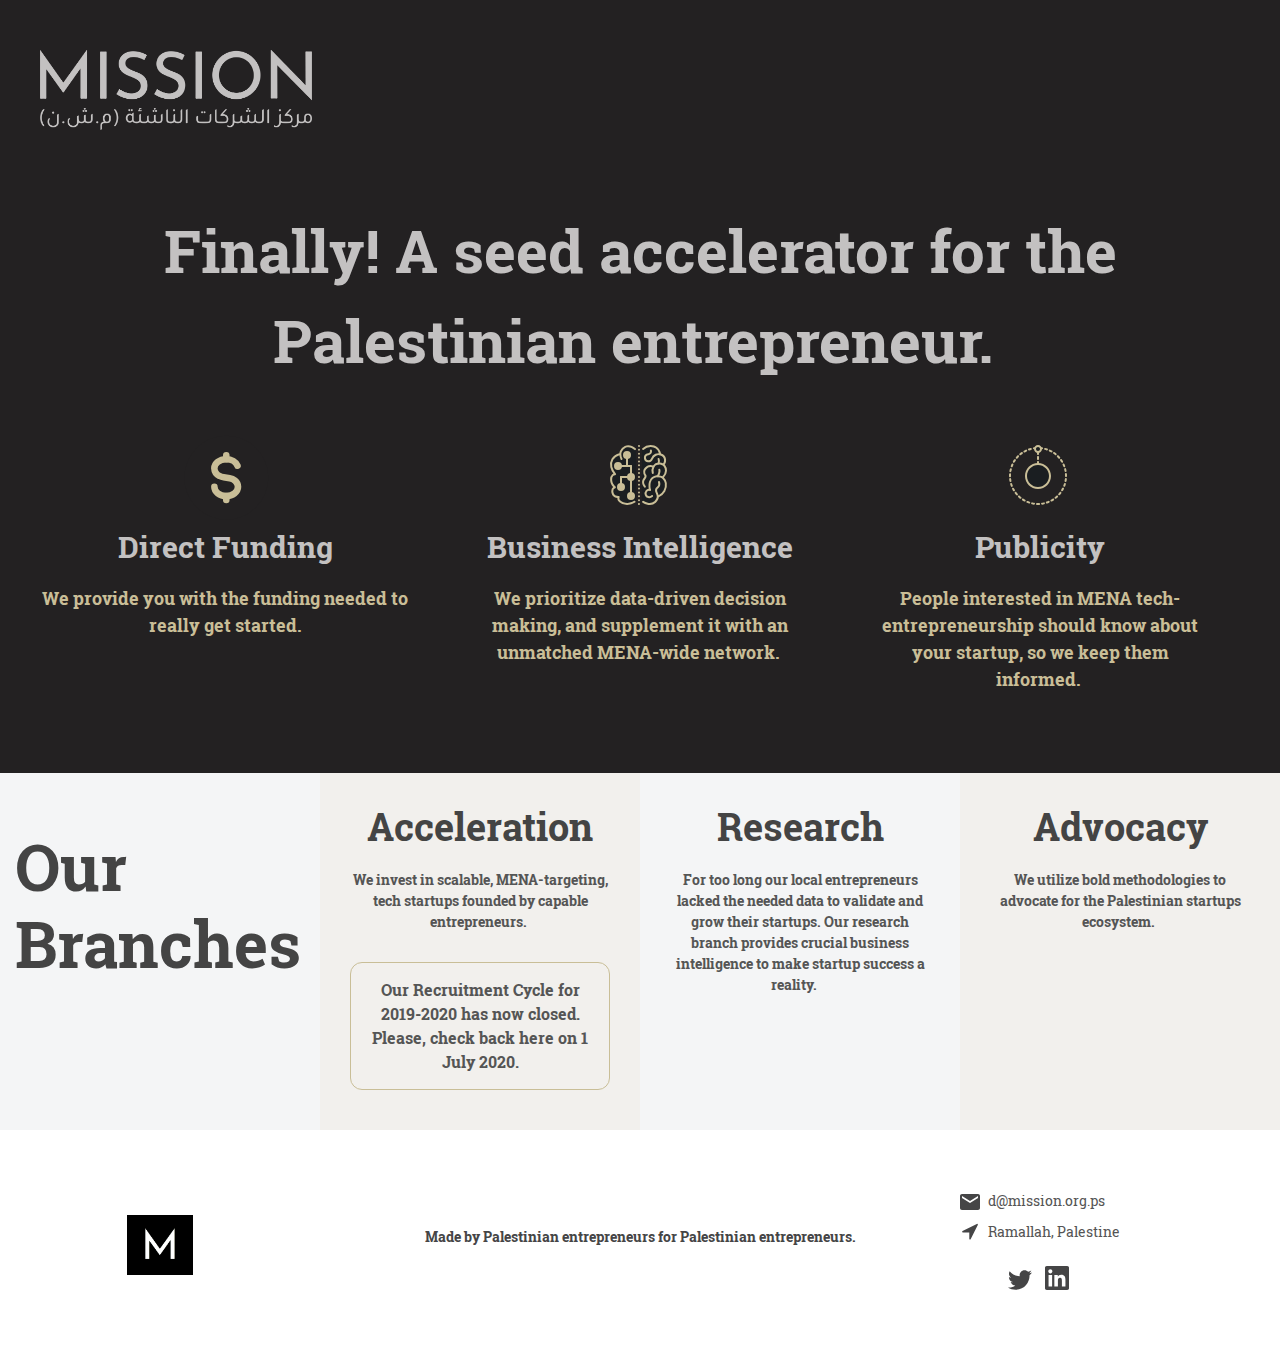
==== commit 35e0b8e0: "update index html" ====
--- a/index.html
+++ b/index.html
@@ -249,6 +249,9 @@
 								<h3 class="mb-20"><strong class=""><strong class="">Acceleration</strong></strong></h3>
 								<p class="mb-30"><strong class="">We invest in scalable, MENA-targeting, tech
 										startups founded by capable entrepreneurs.&nbsp;</strong><br></p>
+										<h4 class="mt-10 mb-10 text-center announcement padding"><strong>Our Recruitment
+											Cycle for 2019-2020 has now closed. Please, check back here on 1 July
+											2020.</strong></h2>
 							</div>
 						</div>
 					</div>
@@ -280,7 +283,7 @@
 				<div class="bg"></div>
 			</div>
 		</section>
-		<section id="text-1col" class="light text-center mb-10 mt-10">
+		<!--<section id="text-1col" class="light text-center mb-10 mt-10">
 			<div class="container">
 				<div class="row">
 					<div class="col-12">
@@ -293,7 +296,7 @@
 			<div class="bg-wrap">
 				<div class="bg"></div>
 			</div>
-		</section>
+		</section>-->
 		<footer id="footer-text-subscribe" class="light pt-sm-20 pt-lg-50 pb-sm-20 pb-lg-50">
 			<div class="container-fluid">
 				<div class="row no-gutters">
@@ -334,21 +337,21 @@
 										</g>
 									</g>
 								</svg>
-								<p class="smooth">
+								<span class="smooth">
 									d@mission.org.ps
-								</p>
-							</div>
-							<div class="inline-group mb-10  mt-10">
+								</span>
+							</div>
+							<div class="inline-group mb-10">
 								<?xml version="1.0" ?><svg height="20" viewBox="0 0 1792 1792" width="20"
 									xmlns="http://www.w3.org/2000/svg" class="icon location-icon footer-icon">
 									<path
 										d="M1593 349l-640 1280q-17 35-57 35-5 0-15-2-22-5-35.5-22.5t-13.5-39.5v-576h-576q-22 0-39.5-13.5t-22.5-35.5 4-42 29-30l1280-640q13-7 29-7 27 0 45 19 15 14 18.5 34.5t-6.5 39.5z" />
 								</svg>
-								<p class="smooth">
+								<span class="smooth">
 									Ramallah, Palestine
-								</p>
-							</div>
-							<div class="inline-group mb-10  mt-10 social-icons">
+								</span>
+							</div>
+							<div class="inline-group-x2 mb-10  mt-20 social-icons">
 								<a href="https://twitter.com/MISSIONmena" class="smooth pl-20" target="_blank"><svg
 										xmlns="http://www.w3.org/2000/svg" height="19.51" viewBox="0 0 24 19.51"
 										width="24" class="icon footer-icon twitter-icon">
--- a/css/home.css
+++ b/css/home.css
@@ -1 +1 @@
-body{overflow: hidden;}*,::after,::before{-webkit-box-sizing:border-box;box-sizing:border-box}html{font-family:sans-serif;line-height:1.15;-webkit-font-smoothing:antialiased;-moz-osx-font-smoothing:grayscale;-webkit-text-size-adjust:100%;-ms-text-size-adjust:100%;-ms-overflow-style:scrollbar;-webkit-tap-highlight-color:transparent;overflow-x:hidden;overflow-y:auto}footer,header,section{display:block}footer,header,section{position:relative;z-index:1}#wrap{min-height:100vh}body{margin:0;font-family:sans-serif;font-size:1rem;font-weight:400;line-height:1.5;color:#333;text-align:left;background-color:#fff}h2,h3{margin-top:0;margin-bottom:.5rem}p{margin-top:0;margin-bottom:1rem}strong{font-weight:700}a{color:inherit;text-decoration:none;background-color:transparent;-webkit-text-decoration-skip:objects;-webkit-transition:all .2s ease-in-out;transition:all .2s ease-in-out}a:hover{text-decoration:underline}a:focus{outline:0}img,svg{vertical-align:middle;border-style:none}svg:not(:root){overflow:hidden}a{-ms-touch-action:manipulation;touch-action:manipulation}h2,h3{margin-bottom:.5rem;font-family:inherit;font-weight:500;line-height:1.2;color:inherit}h2{font-size:2rem}h3{font-size:1.75rem}[class*=inline-group]>*{display:inline-block}.inline-group>:not(:last-child){margin-right:1rem}.container{width:100%;padding-right:30px;padding-left:30px;margin-right:auto;margin-left:auto}.boxed{width:100%;margin-right:auto;margin-left:auto}@media (min-width:576px){.boxed,.container{max-width:540px}}@media (min-width:768px){.boxed,.container{max-width:720px}}@media (min-width:992px){.boxed,.container{max-width:960px}}@media (min-width:1230px){.boxed,.container{max-width:1200px}}.container-fluid{width:100%;padding-right:30px;padding-left:30px;margin-right:auto;margin-left:auto}@media (min-width:1230px){footer .container-fluid:not(.offset-left):not(.offset-right),section .container-fluid:not(.offset-left):not(.offset-right){padding-right:60px;padding-left:60px}}.row{display:-ms-flexbox;display:-webkit-box;display:flex;-ms-flex-wrap:wrap;flex-wrap:wrap;margin-right:-30px;margin-left:-30px}.no-gutters{margin-right:0;margin-left:0}.no-gutters>[class*=col-]{padding-right:0;padding-left:0}.container-fluid>.row.no-gutters{margin-left:-30px;margin-right:-30px}@media (min-width:1230px){footer .container-fluid>.row.no-gutters,section .container-fluid>.row.no-gutters{margin-left:-60px;margin-right:-60px}}.col-12,.col-md-3,.col-md-4,.col-md-6{position:relative;z-index:1;width:100%;min-height:1px;padding-right:30px;padding-left:30px}.col-12{-ms-flex:0 0 100%;-webkit-box-flex:0;flex:0 0 100%;max-width:100%}@media (min-width:768px){.col-md-3{-ms-flex:0 0 25%;-webkit-box-flex:0;flex:0 0 25%;max-width:25%}.col-md-4{-ms-flex:0 0 33.333333%;-webkit-box-flex:0;flex:0 0 33.333333%;max-width:33.333333%}.col-md-6{-ms-flex:0 0 50%;-webkit-box-flex:0;flex:0 0 50%;max-width:50%}}.d-flex{display:-ms-flexbox!important;display:-webkit-box!important;display:flex!important}@media (min-width:1600px){.d-xl-flex{display:-ms-flexbox!important;display:-webkit-box!important;display:flex!important}}.flex-column{-ms-flex-direction:column!important;-webkit-box-orient:vertical!important;-webkit-box-direction:normal!important;flex-direction:column!important}.flex-equal-items>*{-webkit-box-flex:1;-ms-flex:1;flex:1}.mw-100{max-width:100%!important}.pt-10{padding-top:10px!important}.pb-10{padding-bottom:10px!important}.mt-10{margin-top:10px!important}.mb-10{margin-bottom:10px!important}.mb-20{margin-bottom:20px!important}.mb-30{margin-bottom:30px!important}.mb-50{margin-bottom:50px!important}.mb-75{margin-bottom:75px!important}@media (max-width:767px){.pt-sm-20{padding-top:20px!important}.pb-sm-20{padding-bottom:20px!important}.pb-sm-30{padding-bottom:30px!important}}@media (min-width:768px){.mb-md-0{margin-bottom:0!important}.mb-md-50{margin-bottom:50px!important}}@media (min-width:1230px){.pb-lg-30{padding-bottom:30px!important}.pt-lg-50{padding-top:50px!important}.pb-lg-50{padding-bottom:50px!important}}.text-left{text-align:left!important}.text-center{text-align:center!important}@media (min-width:576px){.text-sm-center{text-align:center!important}}.bg,.bg-wrap{position:absolute;overflow:hidden;z-index:-2;top:0;bottom:0;left:0;right:0}svg.icon{-webkit-box-sizing:content-box;box-sizing:content-box;overflow:visible!important}.content-box{position:relative}.padding{padding:15px!important}.padding-x2{padding:30px!important}@media screen and (-ms-high-contrast:active),(-ms-high-contrast:none){.flex-equal-items>*{-webkit-box-flex:1;-ms-flex:auto;flex:auto}}.light{font-family:RobotoSlab;font-size:14px;line-height:1.5;color:#555}.dark{font-family:RobotoSlab;font-size:18px;line-height:1.5;color:#fff}.dark-page{background-color:#232122}.light .bg-wrap{background-color:#fff}.dark .bg-wrap{background-color:#232122}.light h2{font-family:RobotoSlab;font-size:55px;font-weight:300;font-style:normal;color:#222}.dark h2,h2.dark{font-family:RobotoSlab;font-size:60px;font-weight:300;font-style:normal;color:#fff}.light h3{font-family:RobotoSlab;font-size:3vw;font-weight:300;font-style:normal;color:#444}.dark h3{font-family:RobotoSlab;font-size:30px;font-weight:300;font-style:normal;color:#fff}.light a:not(.btn):hover{color:#000;text-decoration:underline}.light svg.svg-primary{fill:#c3b6a5}.light svg.svg-secondary{fill:#bbc3cc}.dark svg.svg-secondary{fill:#555}.dark .text-secondary{color:rgba(255,255,255,.5)}@media all and (max-width:1279px){.light h2{font-size:40px}.dark h2,h2.dark{font-size:55px}}@media all and (max-width:576px){.light h2{font-size:30px}.dark h2,h2.dark{font-size:40px}.light h3{font-size:25px}.dark h3{font-size:25px}#branches-txt{font-family:RobotoSlab;font-style:normal;font-weight:300;font-size:50px;color:#444;text-align:center;margin-top:20px}.branches-sp{margin-left:50%;margin-right:50%}footer{text-align:center}}section#benefits-3col-7 .text-secondary{color:#c9be97}section#benefits-3col-7 svg{fill:#c9be97}header#header-text h2,section#benefits-3col-7 h3{color:#c3c1c1}.location-icon{fill:#454546;margin-bottom:4px}.footer-logo{display:block;text-align:center}@media (max-width:767px){.logo{margin-left:5%;margin-top:2%;height:35px}}@media (min-width:768px){.branches-sp{display:none}#branches-txt{font-family:RobotoSlab;font-style:normal;font-weight:300;font-size:5vw;color:#444;margin-top:40px}.branches{background-color:#f4f5f6!important}svg#Livello_1{position:relative;bottom:12px}.logo{height:80px}.padding-left-0{padding-left:0}}.twitter-icon:hover{fill:#1da1f2!important}.linkedin-icon:hover{fill:#2867b2!important}.footer-icon {fill: #454546;}/*! CSS Used fontfaces */@font-face{font-family:RobotoSlab;src:url(../fonts/Roboto_Slab/RobotoSlab-Bold.ttf) format('truetype');font-weight:700;font-style:normal}@font-face{font-family:RobotoSlab;src:url(../fonts/Roboto_Slab/RobotoSlab-Light.ttf) format('truetype');font-weight:300;font-style:normal}@font-face{font-family:RobotoSlab;src:url(../fonts/Roboto_Slab/RobotoSlab-Regular.ttf) format('truetype');font-weight:400;font-style:normal}@font-face{font-family:RobotoSlab;src:url(../fonts/Roboto_Slab/RobotoSlab-Thin.ttf) format('truetype');font-weight:100;font-style:normal}
+body{overflow: hidden;}*,::after,::before{-webkit-box-sizing:border-box;box-sizing:border-box}html{font-family:sans-serif;line-height:1.15;-webkit-font-smoothing:antialiased;-moz-osx-font-smoothing:grayscale;-webkit-text-size-adjust:100%;-ms-text-size-adjust:100%;-ms-overflow-style:scrollbar;-webkit-tap-highlight-color:transparent;overflow-x:hidden;overflow-y:auto}footer,header,section{display:block}footer,header,section{position:relative;z-index:1}#wrap{min-height:100vh}body{margin:0;font-family:sans-serif;font-size:1rem;font-weight:400;line-height:1.5;color:#333;text-align:left;background-color:#fff}h2,h3{margin-top:0;margin-bottom:.5rem}p{margin-top:0;margin-bottom:1rem}strong{font-weight:700}a{color:inherit;text-decoration:none;background-color:transparent;-webkit-text-decoration-skip:objects;-webkit-transition:all .2s ease-in-out;transition:all .2s ease-in-out}a:hover{text-decoration:underline}a:focus{outline:0}img,svg{vertical-align:middle;border-style:none}svg:not(:root){overflow:hidden}a{-ms-touch-action:manipulation;touch-action:manipulation}h2,h3{margin-bottom:.5rem;font-family:inherit;font-weight:500;line-height:1.2;color:inherit}h2{font-size:2rem}h3{font-size:1.75rem}[class*=inline-group]>*{display:inline-block}.inline-group>:not(:last-child){margin-right:0.3rem}.inline-group-x2 > *:not(:last-child) {margin-right: 0.6rem;}.container{width:100%;padding-right:30px;padding-left:30px;margin-right:auto;margin-left:auto}.boxed{width:100%;margin-right:auto;margin-left:auto}@media (min-width:576px){.boxed,.container{max-width:540px}}@media (min-width:768px){.boxed,.container{max-width:720px}}@media (min-width:992px){.boxed,.container{max-width:960px}}@media (min-width:1230px){.boxed,.container{max-width:1200px}}.container-fluid{width:100%;padding-right:30px;padding-left:30px;margin-right:auto;margin-left:auto}@media (min-width:1230px){footer .container-fluid:not(.offset-left):not(.offset-right),section .container-fluid:not(.offset-left):not(.offset-right){padding-right:60px;padding-left:60px}}.row{display:-ms-flexbox;display:-webkit-box;display:flex;-ms-flex-wrap:wrap;flex-wrap:wrap;margin-right:-30px;margin-left:-30px}.no-gutters{margin-right:0;margin-left:0}.no-gutters>[class*=col-]{padding-right:0;padding-left:0}.container-fluid>.row.no-gutters{margin-left:-30px;margin-right:-30px}@media (min-width:1230px){footer .container-fluid>.row.no-gutters,section .container-fluid>.row.no-gutters{margin-left:-60px;margin-right:-60px}}.col-12,.col-md-3,.col-md-4,.col-md-6{position:relative;z-index:1;width:100%;min-height:1px;padding-right:30px;padding-left:30px}.col-12{-ms-flex:0 0 100%;-webkit-box-flex:0;flex:0 0 100%;max-width:100%}@media (min-width:768px){.col-md-3{-ms-flex:0 0 25%;-webkit-box-flex:0;flex:0 0 25%;max-width:25%}.col-md-4{-ms-flex:0 0 33.333333%;-webkit-box-flex:0;flex:0 0 33.333333%;max-width:33.333333%}.col-md-6{-ms-flex:0 0 50%;-webkit-box-flex:0;flex:0 0 50%;max-width:50%}}.d-flex{display:-ms-flexbox!important;display:-webkit-box!important;display:flex!important}@media (min-width:1600px){.d-xl-flex{display:-ms-flexbox!important;display:-webkit-box!important;display:flex!important}}.flex-column{-ms-flex-direction:column!important;-webkit-box-orient:vertical!important;-webkit-box-direction:normal!important;flex-direction:column!important}.flex-equal-items>*{-webkit-box-flex:1;-ms-flex:1;flex:1}.mw-100{max-width:100%!important}.pt-10{padding-top:10px!important}.pb-10{padding-bottom:10px!important}.mt-10{margin-top:10px!important}.mb-10{margin-bottom:10px!important}.mt-20 {margin-top: 20px !important;}.mb-20{margin-bottom:20px!important}.mb-30{margin-bottom:30px!important}.mb-50{margin-bottom:50px!important}.mb-75{margin-bottom:75px!important}@media (max-width:767px){.pt-sm-20{padding-top:20px!important}.pb-sm-20{padding-bottom:20px!important}.pb-sm-30{padding-bottom:30px!important}}@media (min-width:768px){.mb-md-0{margin-bottom:0!important}.mb-md-50{margin-bottom:50px!important}}@media (min-width:1230px){.pb-lg-30{padding-bottom:30px!important}.pt-lg-50{padding-top:50px!important}.pb-lg-50{padding-bottom:50px!important}}.text-left{text-align:left!important}.text-center{text-align:center!important}@media (min-width:576px){.text-sm-center{text-align:center!important}}.bg,.bg-wrap{position:absolute;overflow:hidden;z-index:-2;top:0;bottom:0;left:0;right:0}svg.icon{-webkit-box-sizing:content-box;box-sizing:content-box;overflow:visible!important}.content-box{position:relative}.padding{padding:15px!important}.padding-x2{padding:30px!important}@media screen and (-ms-high-contrast:active),(-ms-high-contrast:none){.flex-equal-items>*{-webkit-box-flex:1;-ms-flex:auto;flex:auto}}.light{font-family:RobotoSlab;font-size:14px;line-height:1.5;color:#555}.dark{font-family:RobotoSlab;font-size:18px;line-height:1.5;color:#fff}.dark-page{background-color:#232122}.light .bg-wrap{background-color:#fff}.dark .bg-wrap{background-color:#232122}.light h2{font-family:RobotoSlab;font-size:55px;font-weight:300;font-style:normal;color:#222}.dark h2,h2.dark{font-family:RobotoSlab;font-size:60px;font-weight:300;font-style:normal;color:#fff}.light h3{font-family:RobotoSlab;font-size:3vw;font-weight:300;font-style:normal;color:#444}.dark h3{font-family:RobotoSlab;font-size:30px;font-weight:300;font-style:normal;color:#fff}.light a:not(.btn):hover{color:#000;text-decoration:underline}.light svg.svg-primary{fill:#c3b6a5}.light svg.svg-secondary{fill:#bbc3cc}.dark svg.svg-secondary{fill:#555}.dark .text-secondary{color:rgba(255,255,255,.5)}@media all and (max-width:1279px){.light h2{font-size:40px}.dark h2,h2.dark{font-size:55px}}@media all and (max-width:576px){.light h2{font-size:30px}.dark h2,h2.dark{font-size:40px}.light h3{font-size:25px}.dark h3{font-size:25px}#branches-txt{font-family:RobotoSlab;font-style:normal;font-weight:300;font-size:50px;color:#444;text-align:center;margin-top:20px}.branches-sp{margin-left:50%;margin-right:50%}footer{text-align:center}}section#benefits-3col-7 .text-secondary{color:#c9be97}section#benefits-3col-7 svg{fill:#c9be97}header#header-text h2,section#benefits-3col-7 h3{color:#c3c1c1}.location-icon{fill:#454546;margin-bottom:4px}.footer-logo{display:block;text-align:center}@media (max-width:767px){.logo{margin-left:5%;margin-top:2%;height:35px}}@media (min-width:768px){.branches-sp{display:none}#branches-txt{font-family:RobotoSlab;font-style:normal;font-weight:300;font-size:5vw;color:#444;margin-top:40px}.branches{background-color:#f4f5f6!important}svg#Livello_1{position:relative;bottom:12px}.logo{height:80px}.padding-left-0{padding-left:0}.social-icons {padding: 0 15%;}}.twitter-icon:hover{fill:#1da1f2!important}.linkedin-icon:hover{fill:#2867b2!important}.footer-icon {fill: #454546;}h4.text-center.announcement{font-size: 16px;line-height: 1.5;color: #555;    border: 1.3px solid #c9be97;    border-radius: 12px;}.announcement strong {/*background: linear-gradient(0deg, #F2F0ED, transparent);*/}.footer-txt{color: #454546;font-weight: bold;}.margin-auto{margin:auto;}/*! CSS Used fontfaces */@font-face{font-family:RobotoSlab;src:url(../fonts/Roboto_Slab/RobotoSlab-Bold.ttf) format('truetype');font-weight:700;font-style:normal}@font-face{font-family:RobotoSlab;src:url(../fonts/Roboto_Slab/RobotoSlab-Light.ttf) format('truetype');font-weight:300;font-style:normal}@font-face{font-family:RobotoSlab;src:url(../fonts/Roboto_Slab/RobotoSlab-Regular.ttf) format('truetype');font-weight:400;font-style:normal}@font-face{font-family:RobotoSlab;src:url(../fonts/Roboto_Slab/RobotoSlab-Thin.ttf) format('truetype');font-weight:100;font-style:normal}
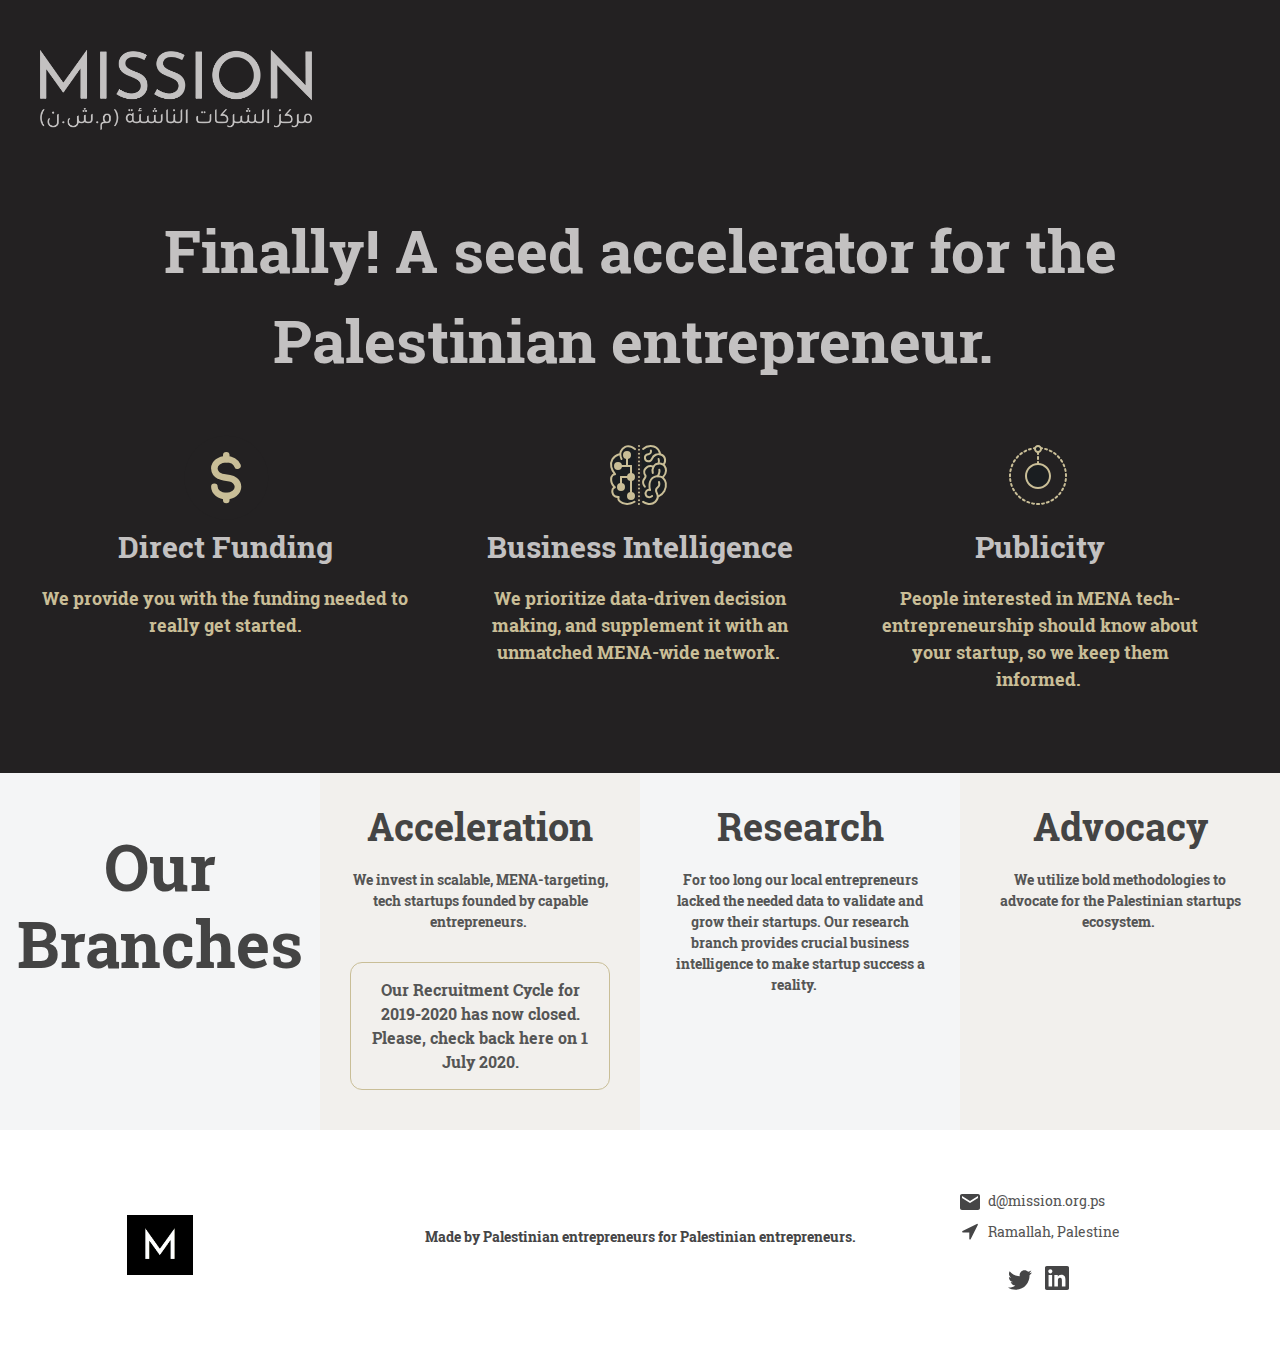
==== commit fb19cf21: "fix branches section title text html" ====
--- a/index.html
+++ b/index.html
@@ -233,8 +233,8 @@
 					<div class="col-md-3 d-flex flex-column flex-equal-items">
 						<div class="content-box d-xl-flex branches" style="background-color:#F2F0ED;">
 
-							<div class="text-left padding">
-								<h2 id="branches-txt"><strong class="">Our Branches</strong></h2>
+							<div class="padding">
+								<h2 id="branches-txt" class="text-md-left"><strong class="">Our Branches</strong></h2>
 								<svg xmlns="http://www.w3.org/2000/svg" height="20" viewBox="0 0 40 20" width="40"
 									class="mb-10 svg-primary text-center branches-sp"
 									src="images/gallery/decor/line-h-1.svg" alt="sep">
